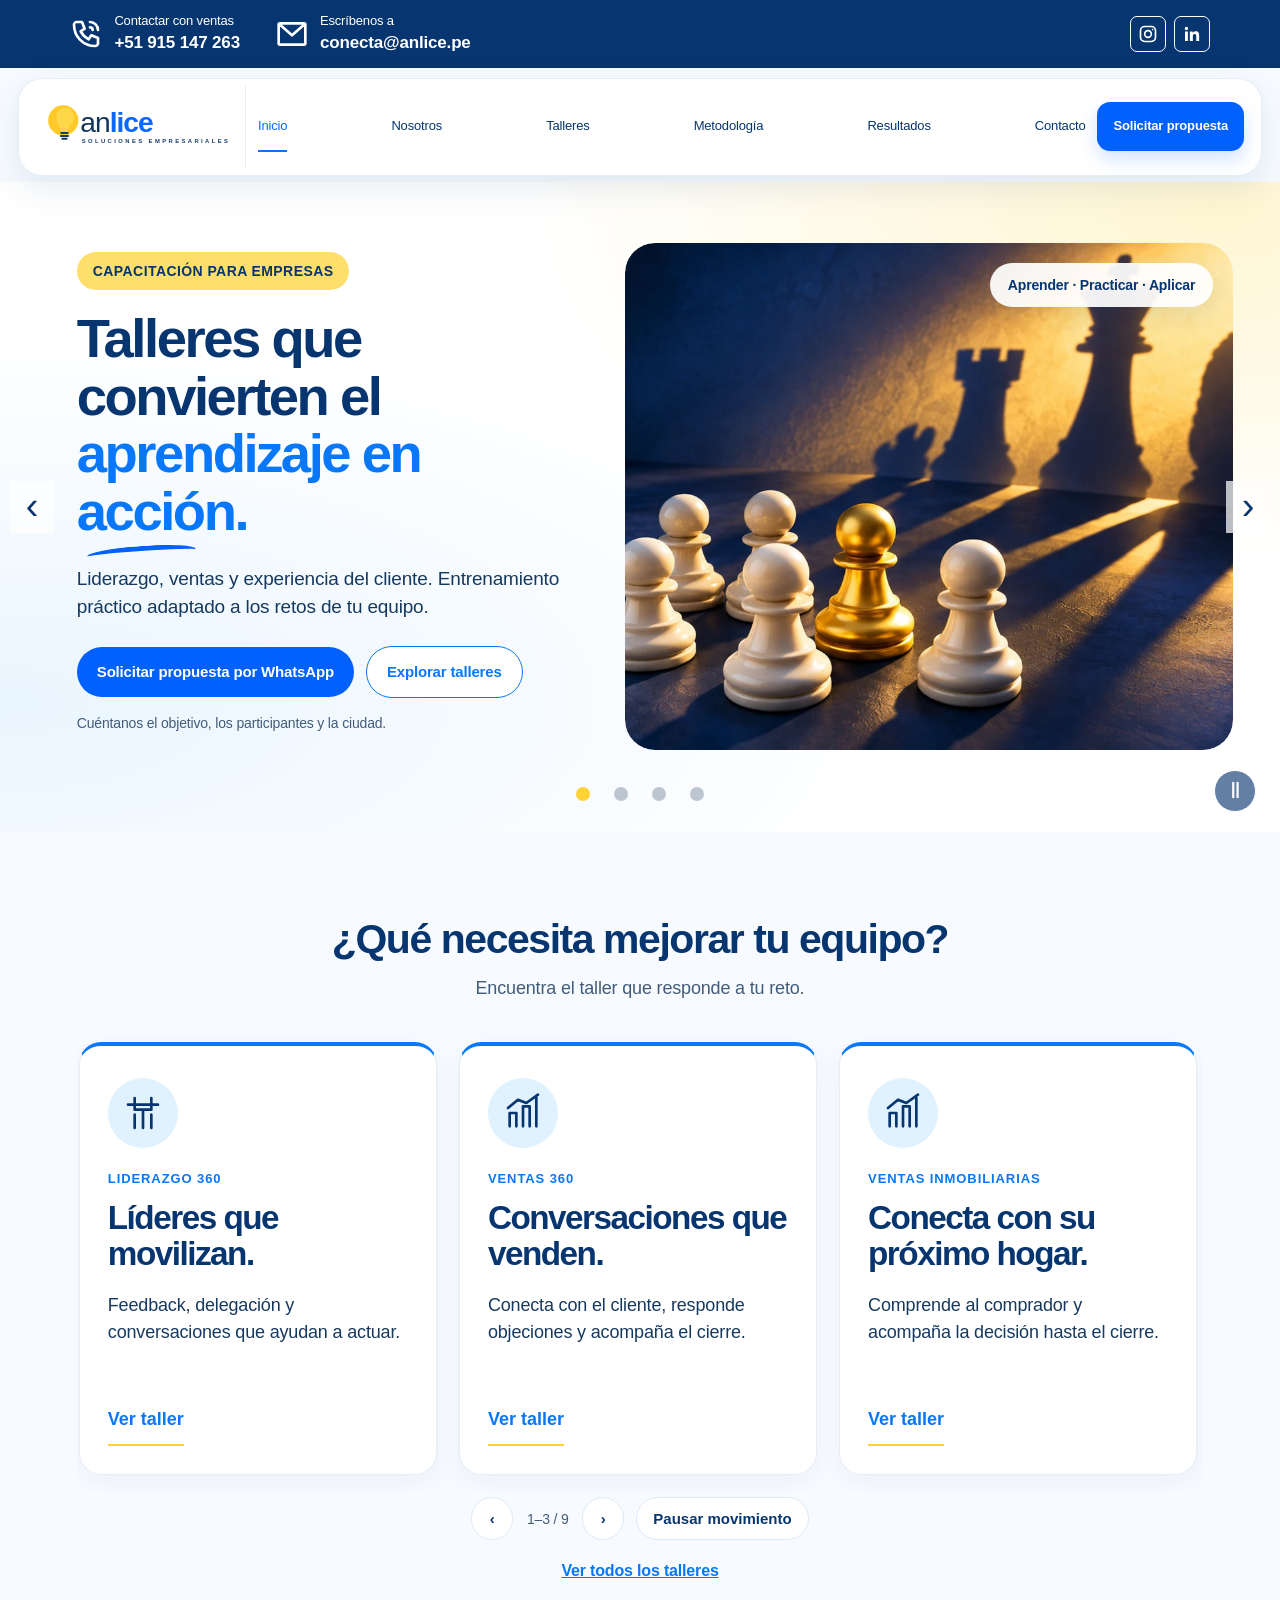
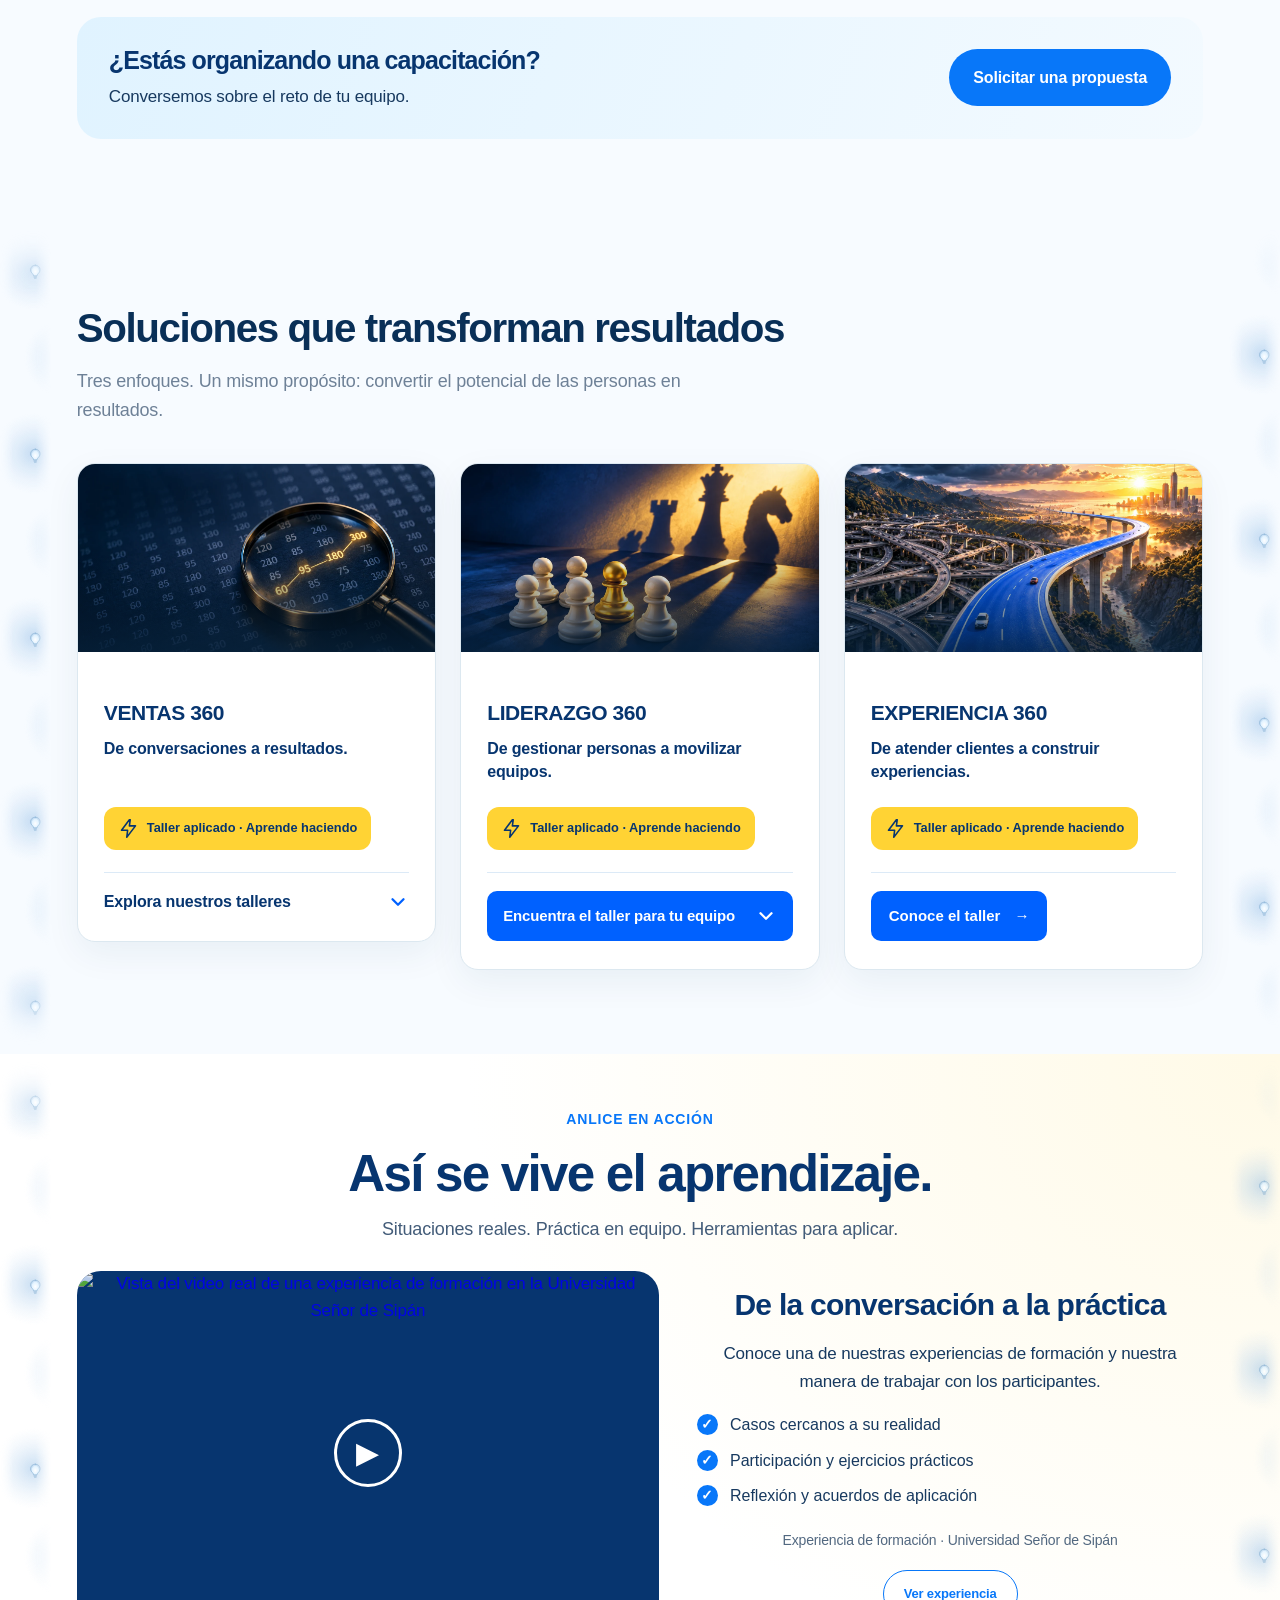
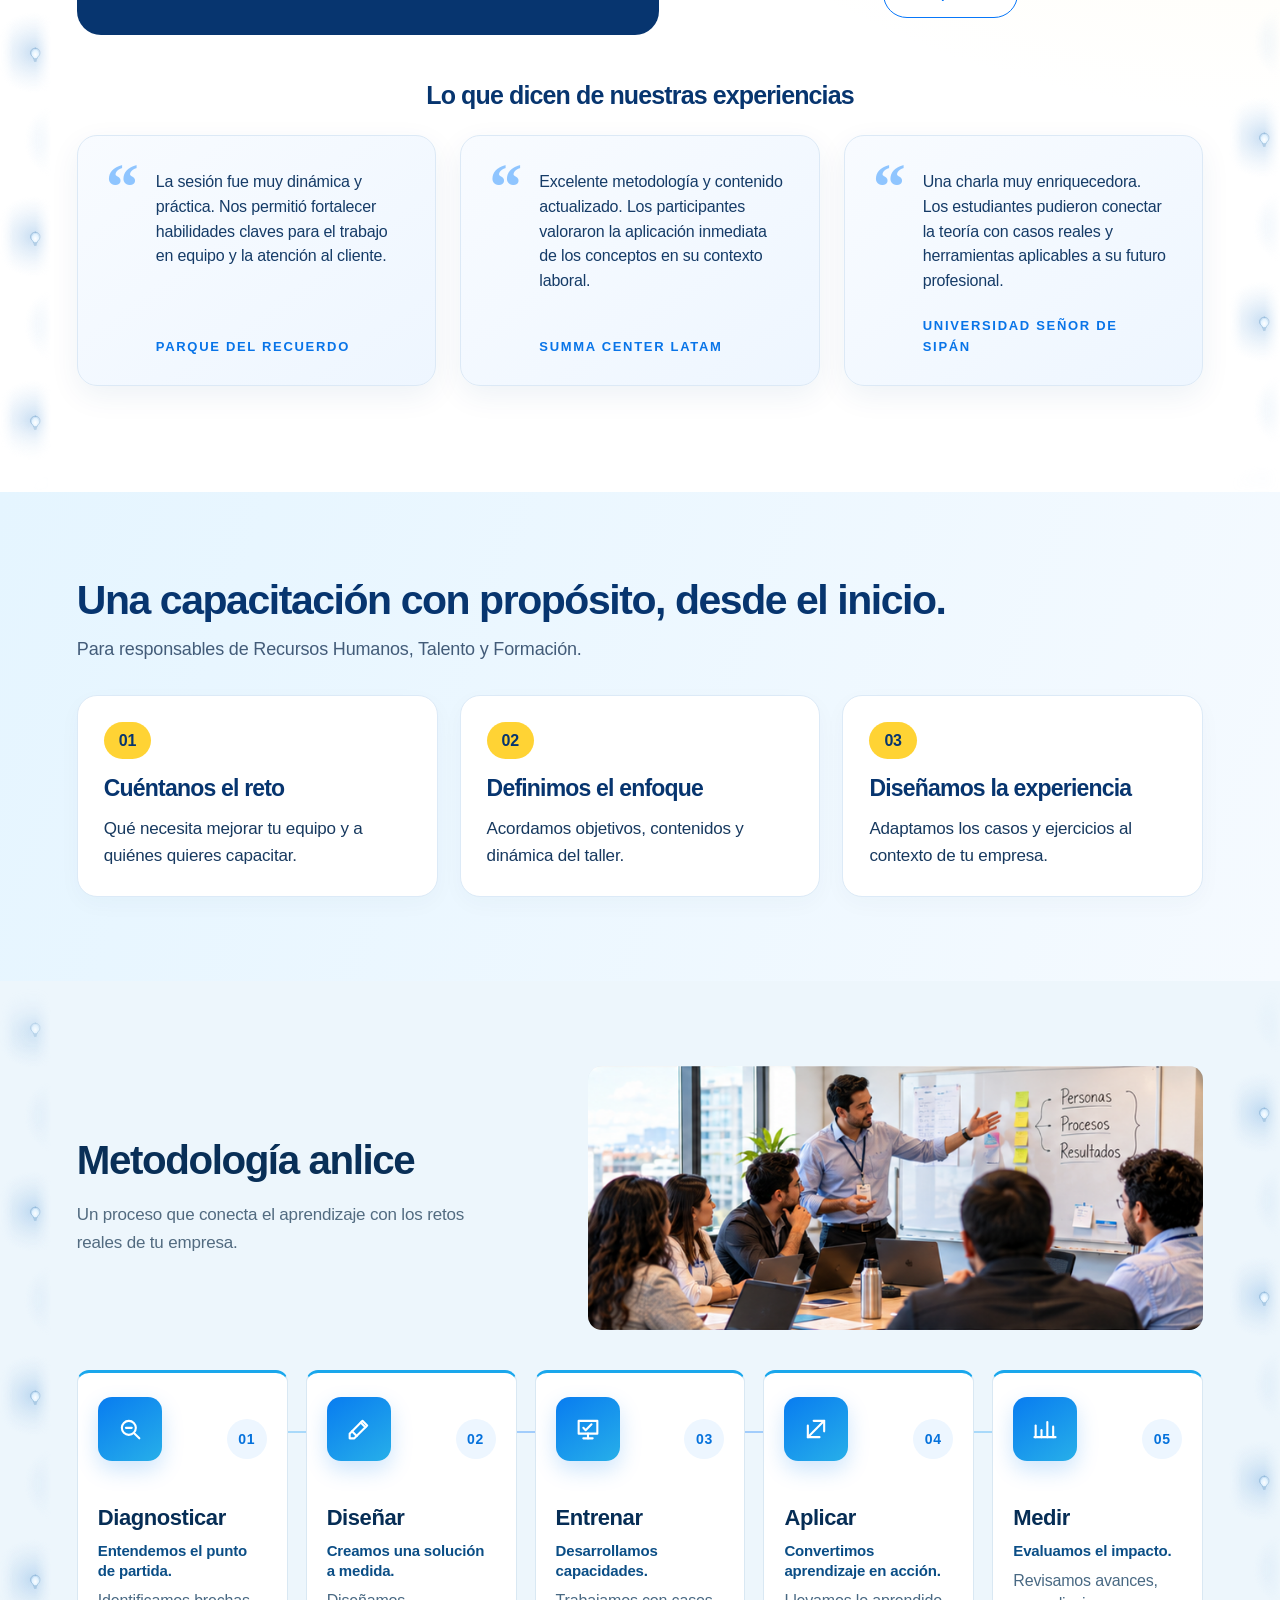
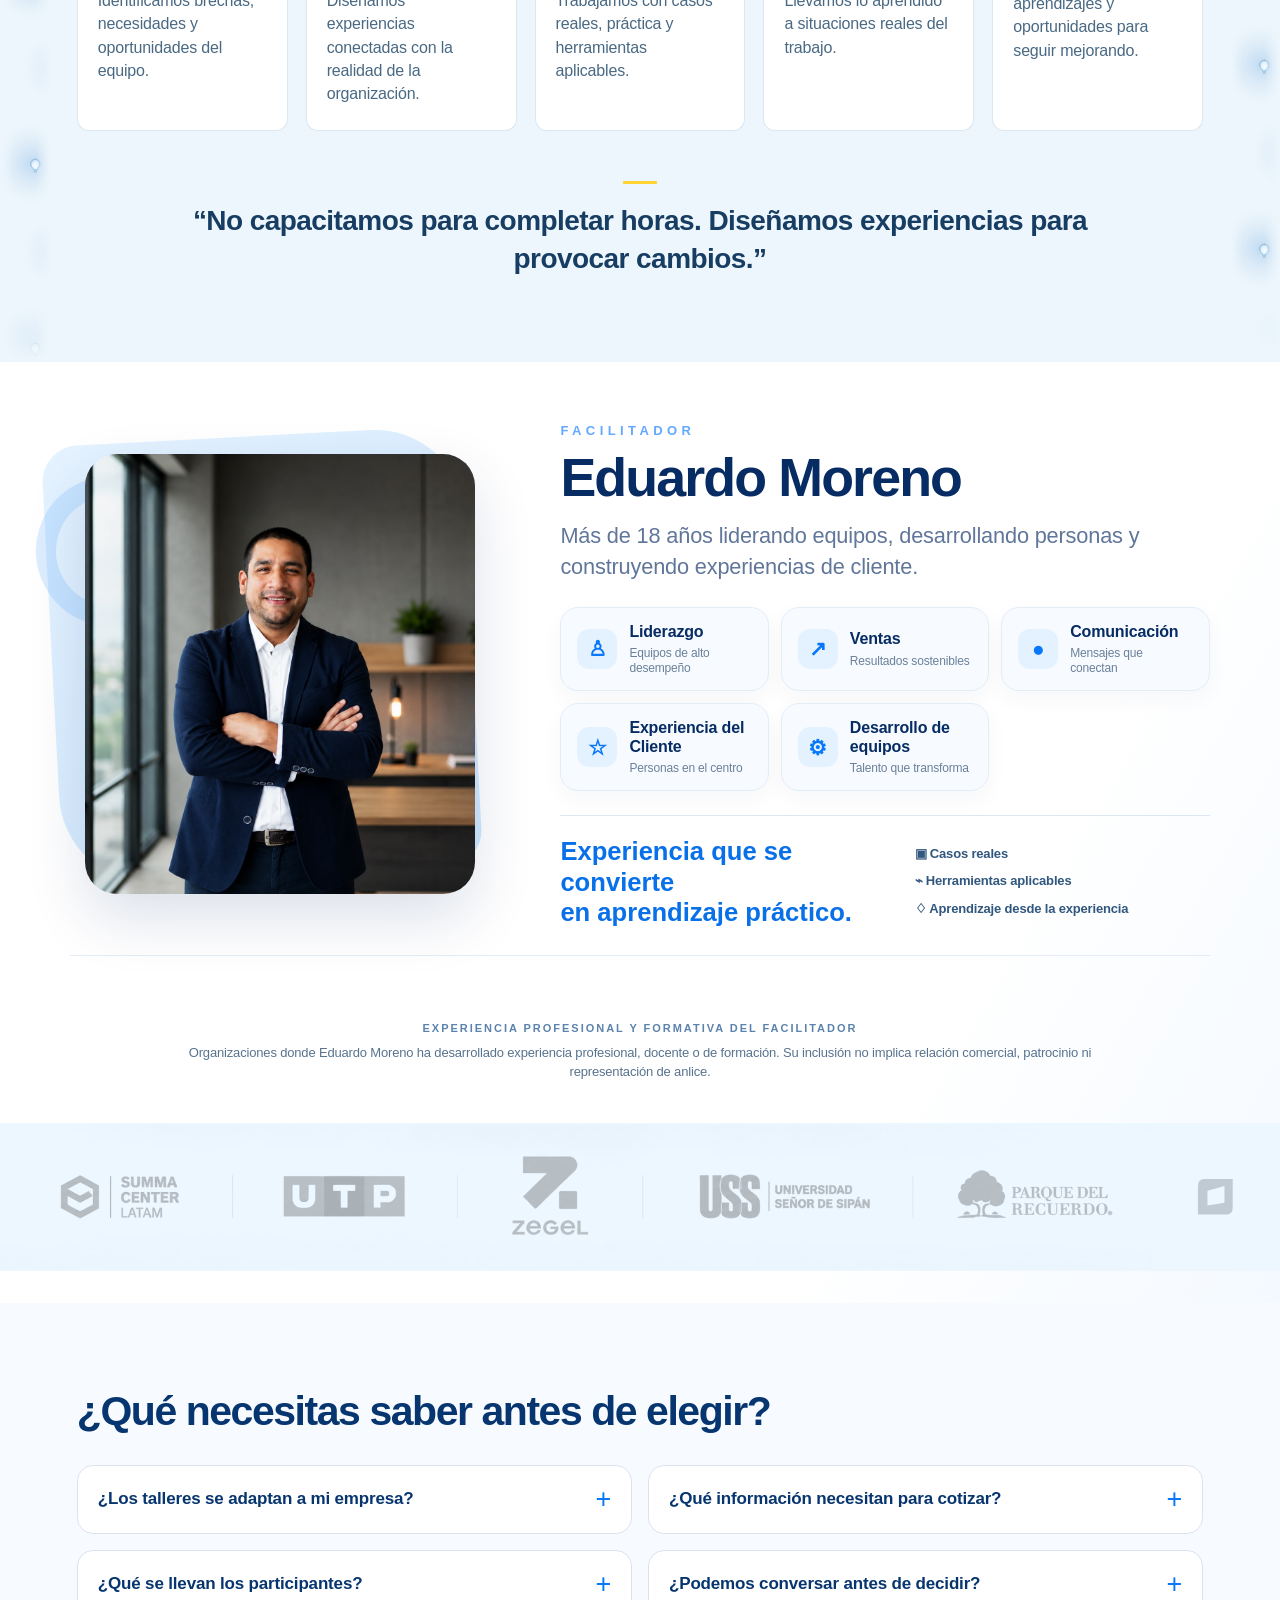
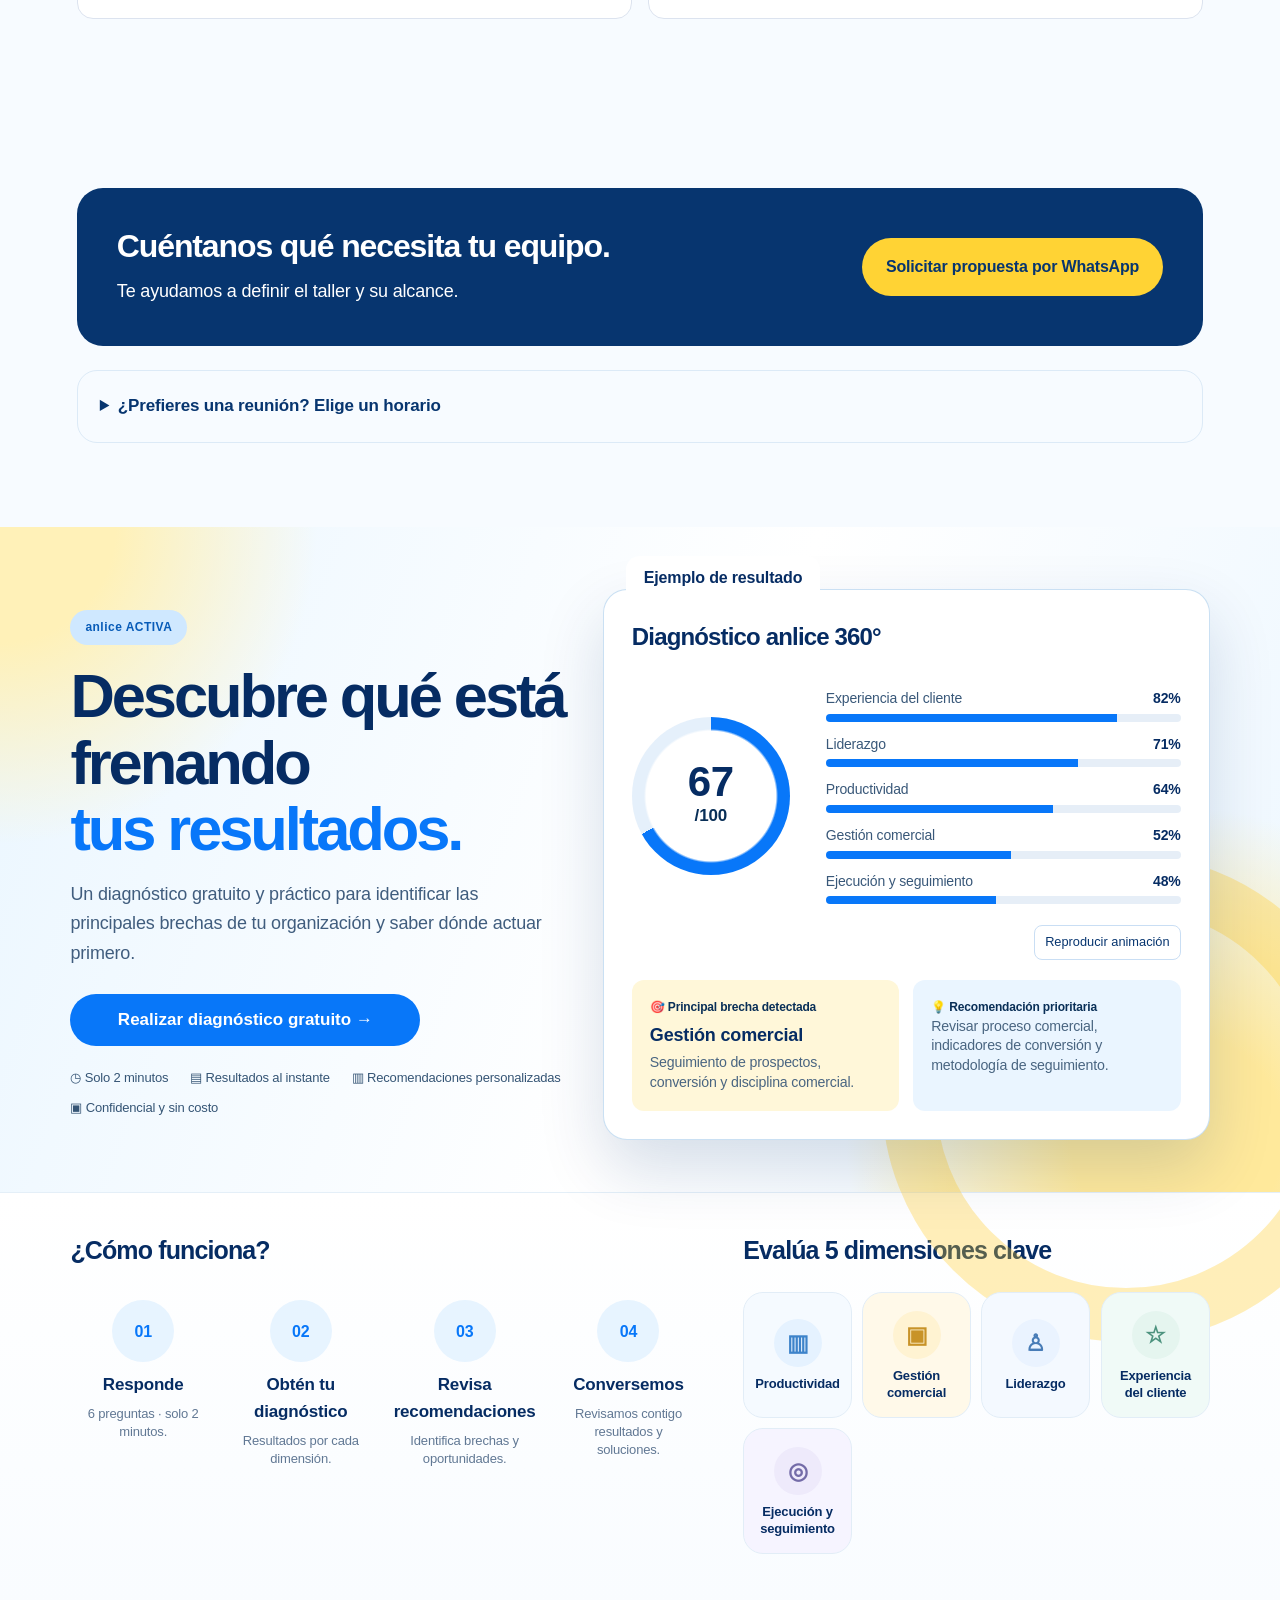
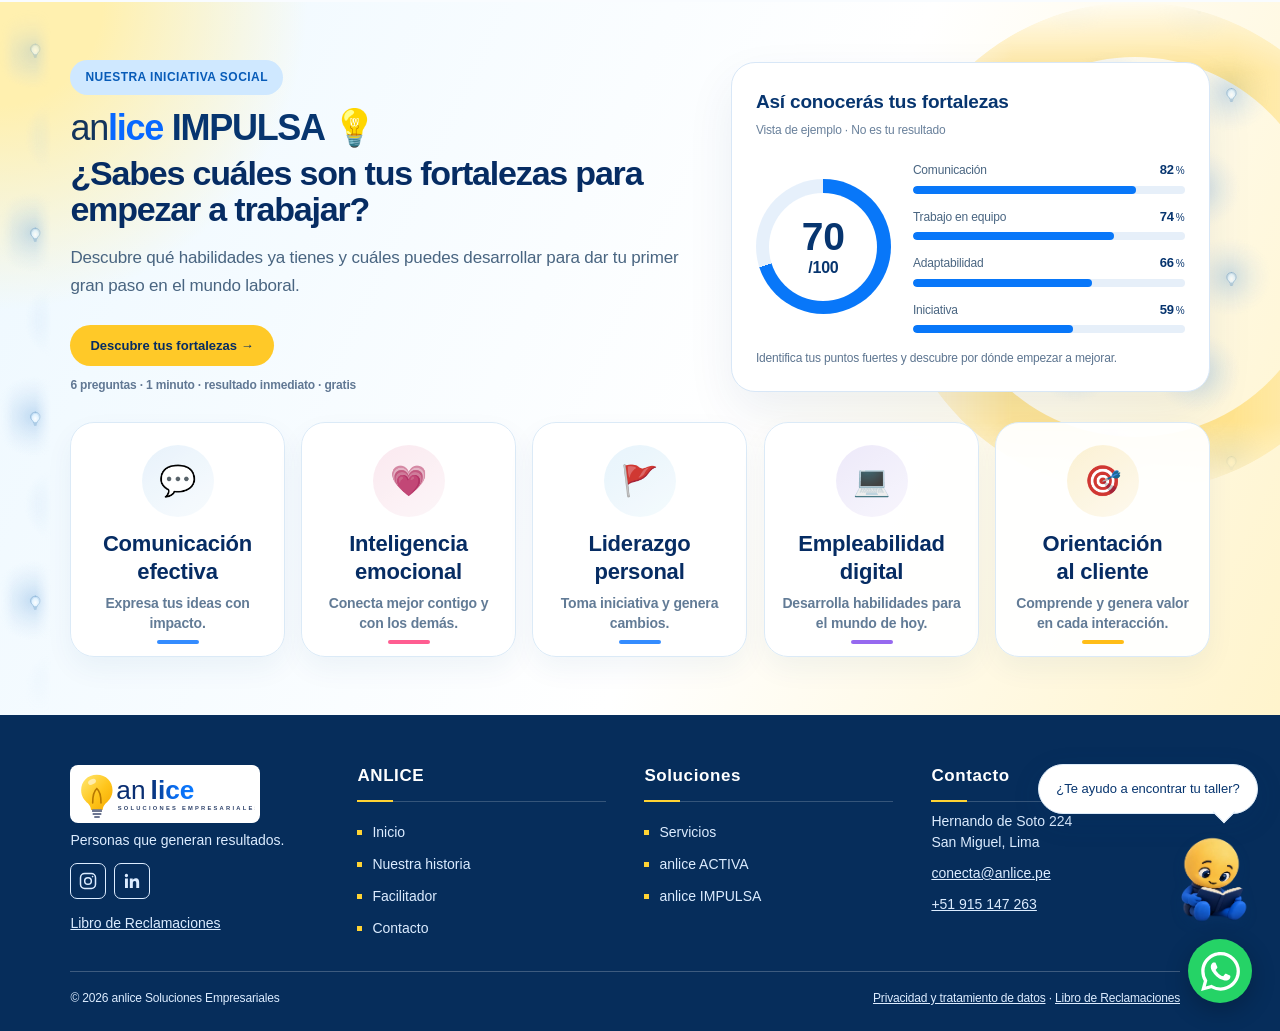
==== index.html @ fcdf0dc0 "Mostrar todos los talleres especializados en el carrusel" ====
<!doctype html>
<html lang="es"><head>
<script async src="https://www.googletagmanager.com/gtm.js?id=GTM-MWNDWG29"></script>
<script>
window.dataLayer = window.dataLayer || [];
function gtag(){dataLayer.push(arguments);}
gtag('js', new Date());
gtag('config', 'AW-18568032560');
</script>
<script>
document.addEventListener('click', function(event) {
  const link = event.target.closest('a[href^="https://wa.me/51915147263"]');
  if (link && typeof gtag === 'function') {
    gtag('event', 'conversion', { send_to: 'AW-18568032560/veYmCIL03LkdELDi9pVF' });
  }
}, true);
</script>
<script async src="https://www.googletagmanager.com/gtag/js?id=AW-18568032560"></script>
<meta charset="utf-8"><meta name="viewport" content="width=device-width,initial-scale=1">
<title>anlice | Soluciones Empresariales</title>
<link rel="icon" type="image/png" sizes="192x192" href="/favicon.png">
<link rel="shortcut icon" href="/favicon.ico">
<link rel="apple-touch-icon" href="/favicon.png">
<meta name="description" content="Talleres para empresas en liderazgo, ventas, team building y experiencia del cliente. Entrenamiento práctico adaptado a los retos de tu equipo. Solicita una propuesta a anlice.">
<link rel="stylesheet" href="styles.css?v=footer-uniforme-20261113-2"><style id="impulsa-emergency-fix">#impulsa .impulsa-skills{display:grid!important;grid-template-columns:repeat(5,minmax(0,1fr))!important;gap:16px!important;width:100%!important;max-width:1200px!important;margin:0 auto!important}#impulsa{grid-template-columns:minmax(0,1fr)!important}#impulsa .impulsa-skills>span{min-width:0!important;width:100%!important;overflow:hidden!important;padding:22px 14px!important}#impulsa .impulsa-skills>span>b{font-size:22px!important;line-height:1.25!important;font-weight:700!important;letter-spacing:-.2px!important;max-width:100%!important;overflow-wrap:anywhere!important}#impulsa .impulsa-skills>span>small{font-size:14px!important;line-height:1.45!important}@media(max-width:760px){#impulsa .impulsa-skills{grid-template-columns:repeat(3,minmax(0,1fr))!important}}@media(max-width:470px){#impulsa .impulsa-skills{grid-template-columns:repeat(2,minmax(0,1fr))!important}}</style><style id="sales-workshops-styles">
.solutions .sales-workshops{margin-top:22px;border-top:1px solid #dceaf7;padding-top:18px}
.solutions .sales-workshops summary{display:flex;align-items:center;justify-content:space-between;gap:12px;cursor:pointer;list-style:none;color:#07356f;font-size:16px;font-weight:700;line-height:1.4}
.solutions .sales-workshops summary::-webkit-details-marker{display:none}
.solutions .sales-workshops summary>svg{width:22px;height:22px;flex-shrink:0;fill:none;stroke:#0061ff;stroke-width:2.5;stroke-linecap:round;stroke-linejoin:round;transition:transform .2s}
.solutions .sales-workshops[open] summary>svg{transform:rotate(180deg)}
.solutions .sales-workshops summary:focus-visible{outline:3px solid #ffd334;outline-offset:5px;border-radius:4px}
.solutions .sales-workshop-panel{margin-top:16px;padding:20px;background:#edf5ff;border-radius:14px}
.solutions .sales-workshop-home{width:34px;height:34px;fill:none;stroke:#0061ff;stroke-width:1.8;stroke-linecap:round;stroke-linejoin:round}
.solutions .sales-workshop-panel h4{margin:12px 0 8px;font-size:21px;line-height:1.3;color:#07356f}
.solutions .sales-workshop-panel p{margin:0 0 18px;color:#17395f;font-size:15px;line-height:1.55}
.solutions .sales-workshop-cta{display:inline-flex;align-items:center;gap:14px;border:0;border-radius:10px;background:#0061ff;color:#fff;padding:13px 18px;font:inherit;font-size:15px;font-weight:700;max-width:100%}
.solutions .sales-workshop-cta:disabled{opacity:.7;cursor:not-allowed}
.solutions .sales-workshop-panel>small{display:block;margin-top:8px;color:#4b6080;font-size:12px}
@media(max-width:520px){.solutions .sales-workshop-panel{padding:17px}.solutions .sales-workshops summary{font-size:15px}}

.solutions .sales-workshop-heading{display:flex;align-items:center;gap:12px}
.solutions .sales-workshop-heading .sales-workshop-home{flex-shrink:0}
.solutions .sales-workshop-heading h4{margin:0;font-size:20px}
.solutions .sales-workshop-heading+p{margin-top:10px}
.solutions .sales-workshop-actions{display:flex;align-items:center;flex-wrap:wrap;gap:10px 14px}
.solutions .sales-workshop-actions small{color:#4b6080;font-size:12px}
</style><style id="estate-workshop-styles">
.estate-modal{border:0;border-radius:20px;padding:0;width:calc(100% - 48px);max-width:1080px;max-height:90svh;overflow:auto;color:#12345c;background:#fff;box-shadow:0 24px 90px #001e4666}
.estate-modal::backdrop{background:rgba(6,24,48,.72)}
.estate-modal *{box-sizing:border-box}
.estate-modal-top{position:sticky;top:0;z-index:2;background:#fff;display:flex;align-items:center;justify-content:space-between;padding:16px 32px 10px}
.estate-logo{display:block;width:225px;height:59px}
.estate-close{display:grid;place-items:center;width:44px;height:44px;padding:10px;background:#fff;border:0;border-radius:10px;cursor:pointer;color:#17395f}
.estate-close svg{width:24px;height:24px;fill:none;stroke:currentColor;stroke-width:2;stroke-linecap:round}
.estate-close:hover{background:#edf5ff}
.estate-modal button:focus-visible,.estate-modal a:focus-visible{outline:3px solid #ffd334;outline-offset:3px}
.estate-modal-content{padding:0 32px 26px}
.estate-hero{display:grid;grid-template-columns:1fr 1.05fr;gap:24px;align-items:center}
.estate-kicker{margin:0 0 16px;font-size:12px;font-weight:700;letter-spacing:.12em;color:#0061ff}
.estate-modal h2{margin:0;font-size:clamp(28px,3.2vw,40px);line-height:1.08;letter-spacing:-.035em;color:#062348}
.estate-modal h2 span{display:block;color:#0061ff}
.estate-hero-copy>p:last-child{font-size:17px;line-height:1.5;margin:22px 0 0;color:#4b6080}
.estate-photo{width:100%;height:350px;object-fit:cover;object-position:center;border-radius:14px;display:block}
.estate-topics{display:grid;grid-template-columns:repeat(3,minmax(0,1fr));margin:24px 0;gap:18px}
.estate-topics>div{display:flex;gap:12px;align-items:flex-start;padding-right:14px;border-right:1px solid #cbdffb}
.estate-topics>div:last-child{border-right:0;padding-right:0}
.estate-topic-icon{display:grid;place-items:center;flex-shrink:0;width:48px;height:48px;border-radius:50%;background:#e7f2ff;color:#0061ff}
.estate-topic-icon svg{width:28px;height:28px;fill:none;stroke:currentColor;stroke-width:1.7;stroke-linecap:round;stroke-linejoin:round}
.estate-topics h3{font-size:15px;line-height:1.3;color:#062348;margin:5px 0 10px}
.estate-topics p{font-size:14px;line-height:1.5;color:#4b6080;margin:0}
.estate-method{text-align:center;background:#e7f2ff;border-radius:12px;padding:16px 20px;color:#0061ff;font-size:14px;line-height:1.6}
.estate-method span{margin:0 5px}
.estate-contact{text-align:center;margin-top:18px}
.estate-proposal{display:inline-flex;align-items:center;justify-content:center;gap:14px;padding:16px 24px;max-width:100%;border-radius:12px;background:#0061ff;color:#fff!important;font-size:16px;font-weight:700;text-decoration:none}
.estate-proposal:hover{background:#054fc8}
.estate-contact-links{display:flex;flex-wrap:wrap;justify-content:center;gap:12px 28px;margin-top:16px}
.estate-contact-links a{font-size:15px;color:#0061ff;text-decoration:none}
.estate-contact-links a:hover{text-decoration:underline}
@media(max-width:700px){.estate-modal{width:calc(100% - 20px);max-height:94svh;border-radius:16px}.estate-modal-top{padding:12px 18px 8px}.estate-logo{width:180px;height:47px}.estate-modal-content{padding:6px 18px 24px}.estate-hero{grid-template-columns:1fr;gap:20px}.estate-modal h2{font-size:30px}.estate-photo{height:230px}.estate-topics{grid-template-columns:1fr;gap:18px}.estate-topics>div{border-right:0;border-bottom:1px solid #dceaf7;padding:0 0 16px}.estate-topics>div:last-child{border-bottom:0;padding:0}.estate-topics h3{font-size:17px}.estate-topics p{font-size:15px}.estate-proposal{font-size:15px;padding:15px 16px}.estate-kicker{font-size:11px}}
@media(prefers-reduced-motion:reduce){.estate-modal{scroll-behavior:auto}}
</style><style id="leadership-workshop-styles">
.leadership-applied{display:inline-block;margin-top:18px;padding:8px 16px;background:#dceeff;color:#0061ff;border-radius:24px;font-size:14px;font-weight:800;letter-spacing:.1em}
.leadership-hero-copy #leadershipIntro{font-size:17px;line-height:1.5;margin:22px 0 0;color:#4b6080}
.solutions .leadership-workshop-entry{margin-top:22px;padding-top:18px;border-top:1px solid #dceaf7;display:flex;flex-wrap:wrap;align-items:center;gap:12px}
.solutions .leadership-workshop-entry small{color:#4b6080;font-size:12px;font-weight:700}
</style><style id="approved-service-card-styles">
.solutions .program-copy>b{min-height:2.9em}

.solutions .sales-modern-visual{position:relative}
.solutions .sales-modern-visual img{object-position:center}
.solutions .program-image .sales-modern-question{position:absolute;top:12%;left:6%;right:5%;margin:0;color:#fff;font-size:clamp(17px,1.55vw,28px);font-weight:750;line-height:1.15;letter-spacing:-.025em;z-index:1;text-shadow:0 1px 5px #0005}
.solutions .program-image .sales-modern-question span{color:#0868ff}
.solutions .program-copy>.leadership-applied{display:inline-flex;align-items:center;gap:8px;align-self:flex-start;margin-top:24px;padding:11px 14px;border-radius:12px;background:#ffd334;color:#07356f;letter-spacing:0;text-transform:none;font-size:clamp(12px,1vw,16px);font-weight:750;line-height:1.3;max-width:100%}
.solutions .program-copy>.leadership-applied svg{width:21px;height:21px;fill:none;stroke:currentColor;stroke-width:1.8;stroke-linejoin:round;flex-shrink:0}
@media(max-width:1050px){.solutions .program-image .sales-modern-question{font-size:22px}.solutions .program-copy>.leadership-applied{font-size:14px}}
@media(max-width:520px){.solutions .program-image .sales-modern-question{font-size:clamp(18px,5vw,24px)}.solutions .program-copy>.leadership-applied{font-size:13px;padding:10px 12px}}
</style><style id="independent-service-card-heights">.solutions .cards{align-items:start}</style><style id="leadership-options-styles">
.solutions .leadership-workshops summary{background:#0061ff;color:#fff;padding:14px 16px;border-radius:10px;font-size:15px}
.solutions .leadership-workshops summary>svg{stroke:#fff}
.solutions .leadership-workshops .sales-workshop-panel{border:1px solid #a9ceff;padding:20px}
.solutions .leadership-option-label{display:block;color:#07356f;font-size:11px;letter-spacing:.12em;font-weight:800}
.solutions .leadership-workshops .sales-workshop-panel h4{font-size:20px;margin:10px 0}
.solutions .leadership-workshops .sales-workshop-panel p{margin:0 0 12px}
.solutions .leadership-workshops .leadership-option-topics{font-size:13px}
.solutions .leadership-workshops .sales-workshop-cta{cursor:pointer}
</style><style id="leaders-results-approved-styles">
:is(#leadersResultsWorkshop,#teamBuildingWorkshop){max-width:1200px;color:#07356f}
:is(#leadersResultsWorkshop,#teamBuildingWorkshop) .results-top{display:flex;justify-content:space-between;align-items:center;padding:14px 28px;background:#fff;position:sticky;top:0;z-index:3}
.results-top>span{font-size:12px;letter-spacing:.03em;font-weight:700}
:is(#leadersResultsWorkshop,#teamBuildingWorkshop) .results-hero{display:grid;grid-template-columns:46% 54%;align-items:stretch}
:is(#leadersResultsWorkshop,#teamBuildingWorkshop) .results-copy{padding:28px 30px 38px;position:relative;background:#fff}
:is(#leadersResultsWorkshop,#teamBuildingWorkshop) .results-badge{display:inline-block;padding:8px 18px;border-radius:24px;background:#ffd334;font-size:12px;font-weight:800;letter-spacing:.08em}
:is(#leadersResultsWorkshop,#teamBuildingWorkshop) .results-copy h2{font-size:clamp(26px,2.7vw,39px);line-height:1.2;letter-spacing:-.03em;margin:22px 0 26px;color:#07356f}
:is(#leadersResultsWorkshop,#teamBuildingWorkshop) .results-copy h3{color:#0061ff;font-size:26px;line-height:1.25;margin:0 0 12px}
:is(#leadersResultsWorkshop,#teamBuildingWorkshop) .results-copy p{font-size:18px;line-height:1.55;color:#52617d;margin:0}
:is(#leadersResultsWorkshop,#teamBuildingWorkshop) .results-image{width:100%;height:100%;min-height:360px;object-fit:cover;object-position:center;display:block}
:is(#leadersResultsWorkshop,#teamBuildingWorkshop) .results-details{padding:24px 30px;text-align:center}
:is(#leadersResultsWorkshop,#teamBuildingWorkshop) .results-details>h3{font-size:30px;letter-spacing:-.02em;margin:0 0 28px;color:#07356f}
:is(#leadersResultsWorkshop,#teamBuildingWorkshop) .results-topics{display:grid;grid-template-columns:repeat(3,minmax(0,1fr));gap:22px;text-align:left}
:is(#leadersResultsWorkshop,#teamBuildingWorkshop) .results-topics>div{display:flex;gap:14px;padding-right:14px;border-right:1px solid #dceaf7}
:is(#leadersResultsWorkshop,#teamBuildingWorkshop) .results-topics>div:last-child{border:0}
:is(#leadersResultsWorkshop,#teamBuildingWorkshop) .results-topics svg{width:46px;height:46px;flex:none;fill:none;stroke:#07356f;stroke-width:1.5;stroke-linecap:round;stroke-linejoin:round}
:is(#leadersResultsWorkshop,#teamBuildingWorkshop) .results-topics h4{font-size:17px;margin:0 0 9px}
:is(#leadersResultsWorkshop,#teamBuildingWorkshop) .results-topics p{font-size:16px;line-height:1.5;color:#52617d;margin:0}
:is(#leadersResultsWorkshop,#teamBuildingWorkshop) .results-method{background:#eaf6ff;border-radius:10px;padding:15px;margin:28px 0 22px;font-size:15px;font-weight:700;line-height:1.5}
:is(#leadersResultsWorkshop,#teamBuildingWorkshop) .results-cta{display:inline-flex;align-items:center;gap:16px;background:#0061ff;color:#fff;text-decoration:none;padding:16px 28px;border-radius:30px;font-size:17px;font-weight:700}
:is(#leadersResultsWorkshop,#teamBuildingWorkshop) .results-contact{margin-top:12px;color:#637a9a;font-size:13px}
:is(#leadersResultsWorkshop,#teamBuildingWorkshop) .results-contact a{color:inherit;text-decoration:none}
@media(max-width:760px){:is(#leadersResultsWorkshop,#teamBuildingWorkshop) .results-hero{grid-template-columns:1fr}:is(#leadersResultsWorkshop,#teamBuildingWorkshop) .results-copy{padding:20px 22px 28px}:is(#leadersResultsWorkshop,#teamBuildingWorkshop) .results-image{height:auto;min-height:0;aspect-ratio:16/9}:is(#leadersResultsWorkshop,#teamBuildingWorkshop) .results-topics{grid-template-columns:1fr}:is(#leadersResultsWorkshop,#teamBuildingWorkshop) .results-topics>div{border-right:0;border-bottom:1px solid #dceaf7;padding-bottom:18px}:is(#leadersResultsWorkshop,#teamBuildingWorkshop) .results-details{padding:24px 22px}:is(#leadersResultsWorkshop,#teamBuildingWorkshop) .results-details>h3{font-size:25px}:is(#leadersResultsWorkshop,#teamBuildingWorkshop) .results-copy h3{font-size:24px}:is(#leadersResultsWorkshop,#teamBuildingWorkshop) .results-cta{font-size:15px;padding:14px 18px}:is(#leadersResultsWorkshop,#teamBuildingWorkshop) .results-top{padding:10px 18px}}
</style><style id="anlice-top-contact-styles">
.anlice-top-contact{background:#07356f;color:#fff;width:100%;padding:12px 5.5%}
.anlice-top-contact-inner{display:flex;align-items:center;gap:36px;max-width:1720px;margin:0 auto}
.anlice-top-contact a{display:flex;align-items:center;gap:12px;color:#fff;text-decoration:none;min-width:0}
.anlice-top-contact svg{width:32px;height:32px;flex:none;fill:none;stroke:currentColor;stroke-width:2;stroke-linecap:round;stroke-linejoin:round}
.anlice-top-contact small{display:block;font-size:13px;font-weight:400;line-height:1.4}
.anlice-top-contact strong{display:block;font-size:17px;font-weight:700;line-height:1.5}
.anlice-top-contact a:hover{color:#ffd334}
.anlice-top-contact a:focus-visible{outline:3px solid #ffd334;outline-offset:5px;border-radius:4px}
@media(max-width:540px){.anlice-top-contact{padding:10px 5%}.anlice-top-contact-inner{gap:16px;flex-wrap:wrap}.anlice-top-contact svg{width:25px;height:25px}.anlice-top-contact a{gap:8px}.anlice-top-contact small{font-size:11px}.anlice-top-contact strong{font-size:14px}}
</style><style id="anlice-carousel-styles">
.anlice-carousel{position:relative;padding:0!important;overflow:hidden;background:#071a31}
.anlice-carousel .carousel-slide[hidden]{display:none!important}
.anlice-carousel .welcome-slide{min-height:660px}
.anlice-carousel .workshop-slide{position:relative;min-height:660px;display:flex;align-items:center;color:#fff}
.anlice-carousel .carousel-image{position:absolute;inset:0;width:100%;height:100%;object-fit:cover}
.anlice-carousel .carousel-shade{position:absolute;inset:0;background:linear-gradient(90deg,rgba(2,16,34,.85),rgba(2,16,34,.58))}
.anlice-carousel .carousel-copy{position:relative;z-index:1;width:76%;max-width:1150px;padding:65px 7% 85px}
.anlice-carousel .carousel-label{color:#ffd334;border-left:3px solid #ffd334;padding-left:18px;font-size:20px;font-weight:750;letter-spacing:.04em;margin:0 0 24px}
.anlice-carousel .carousel-copy h2{color:#fff;font-size:clamp(36px,4.7vw,76px);line-height:1.13;letter-spacing:-.035em;font-weight:800;margin:0 0 24px;max-width:1050px}
.anlice-carousel .carousel-copy .carousel-applied{font-size:21px;color:#fff;margin:0 0 28px}
.anlice-carousel .carousel-cta{display:inline-flex;align-items:center;gap:20px;background:#ffd334;color:#07356f;border:0;border-radius:3px;padding:18px 26px;font:inherit;font-size:18px;font-weight:750;cursor:pointer}
.anlice-carousel .carousel-arrow{position:absolute;z-index:4;top:50%;transform:translateY(-50%);width:44px;height:52px;background:#ffffffb8;border:0;color:#07356f;font-size:38px;cursor:pointer}
.anlice-carousel .prev{left:10px}.anlice-carousel .next{right:10px}
.anlice-carousel .carousel-dots{position:absolute;z-index:4;bottom:23px;left:50%;transform:translateX(-50%);display:flex;gap:8px}
.anlice-carousel .carousel-dots button{width:30px;height:30px;border:0;padding:8px;background:transparent;cursor:pointer}
.anlice-carousel .carousel-dots button::after{content:"";display:block;width:14px;height:14px;border-radius:50%;background:#bcc5d0}
.anlice-carousel .carousel-dots button[aria-pressed="true"]::after{background:#ffd334}
.anlice-carousel .carousel-pause{position:absolute;z-index:4;bottom:20px;right:24px;width:42px;height:42px;border:1px solid #fff;border-radius:50%;color:#fff;background:#07356fa0;font-size:22px;cursor:pointer}
.anlice-carousel button:focus-visible{outline:3px solid #ffd334;outline-offset:4px}
.anlice-carousel .carousel-word{display:inline-block;opacity:0;transform:translateY(16px);animation:anliceWordEnter .55s forwards;animation-delay:var(--word-delay)}
.anlice-carousel .carousel-enter{opacity:0;animation:anliceWordEnter .65s forwards;animation-delay:var(--enter-delay)}
@keyframes anliceWordEnter{to{opacity:1;transform:translateY(0)}}
@media(max-width:760px){.anlice-carousel .carousel-copy{width:100%;padding:65px 55px 90px}.anlice-carousel .workshop-slide{min-height:580px}.anlice-carousel .carousel-label{font-size:16px}.anlice-carousel .carousel-copy h2{font-size:38px}.anlice-carousel .carousel-copy .carousel-applied{font-size:17px}.anlice-carousel .carousel-cta{font-size:16px;padding:16px 20px}.anlice-carousel .carousel-arrow{width:32px;height:44px;font-size:30px}.anlice-carousel .prev{left:4px}.anlice-carousel .next{right:4px}}
@media(max-width:420px){.anlice-carousel .carousel-copy{padding:45px 42px 85px}.anlice-carousel .carousel-copy h2{font-size:32px}}
@media(prefers-reduced-motion:reduce){.anlice-carousel .carousel-word,.anlice-carousel .carousel-enter{animation:none;opacity:1;transform:none}}
</style><style id="an-floating-guide-styles">#an-guide{position:fixed;right:22px;bottom:105px;z-index:1100;font-family:Inter,Arial,sans-serif;color:#07356f}#an-guide .an-launch{display:block;margin-left:auto;width:90px;height:115px;border:0;background:transparent;padding:0;cursor:pointer;filter:drop-shadow(0 5px 6px #07356f30);animation:anFloat 4s ease-in-out infinite}#an-guide .an-launch img{width:100%;height:100%;object-fit:contain}#an-guide .an-greeting{position:absolute;right:96px;bottom:28px;width:190px;padding:12px 14px;border-radius:15px;background:#fff;box-shadow:0 5px 25px #07356f25;font-size:13px;line-height:1.4;border:1px solid #dceaf7;cursor:pointer;color:#07356f}#an-guide .an-panel{width:330px;max-width:calc(100vw - 32px);max-height:65svh;overflow:auto;background:white;border:1px solid #dceaf7;border-radius:20px;box-shadow:0 16px 60px #07356f30;padding:22px;margin-bottom:12px}#an-guide [hidden]{display:none!important}#an-guide .an-top{display:flex;justify-content:space-between;align-items:center;gap:12px}#an-guide .an-top strong{font-size:20px}#an-guide .an-close{width:36px;height:36px;border:0;border-radius:8px;background:#edf5ff;color:#07356f;font-size:25px;cursor:pointer}#an-guide p{font-size:14px;line-height:1.55;color:#435c79;margin:14px 0}#an-guide .an-action{display:block;width:100%;margin:9px 0;padding:13px 15px;border:0;border-radius:10px;background:#0061ff;color:#fff;text-align:left;font:inherit;font-size:14px;font-weight:700;cursor:pointer;text-decoration:none}#an-guide .an-action.yellow{background:#ffd334;color:#07356f}#an-guide .an-topics{display:flex;flex-wrap:wrap;gap:7px;margin-top:14px}#an-guide .an-topics button{border:0;border-radius:18px;background:#edf5ff;padding:10px 12px;color:#07356f;font:inherit;font-size:12px;cursor:pointer}#an-guide .an-reply{background:#edf5ff;padding:12px;border-radius:12px}#an-guide button:focus-visible,#an-guide a:focus-visible{outline:3px solid #ffd334;outline-offset:3px}@keyframes anFloat{0%,100%{transform:translateY(0) rotate(0)}50%{transform:translateY(-7px) rotate(-2deg)}}@media(max-width:540px){#an-guide{right:14px;bottom:96px}#an-guide .an-launch{width:72px;height:92px}#an-guide .an-greeting{width:165px;right:78px;font-size:12px}#an-guide .an-panel{width:310px}}@media(prefers-reduced-motion:reduce){#an-guide .an-launch{animation:none}}body:has(dialog[open]) #an-guide{display:none}</style><style id="an-complete-catalog-styles">#an-guide .an-panel{width:370px;padding:20px;max-height:70svh}#an-guide .an-top strong{font-size:18px}#an-guide .an-section-title{font-size:12px;color:#07356f;line-height:1.4;margin:18px 0 10px;letter-spacing:.02em}#an-guide .an-diagnostic{display:block;position:relative;width:100%;border:0;background:#fff5cf;border-radius:12px;text-align:left;padding:14px 30px 14px 13px;margin:9px 0;color:#07356f;font:inherit;cursor:pointer}#an-guide .an-diagnostic strong{display:block;font-size:14px;line-height:1.4}#an-guide .an-diagnostic small{display:block;font-size:12px;line-height:1.45;margin-top:5px}#an-guide .an-diagnostic>span{position:absolute;right:12px;top:50%;transform:translateY(-50%);font-size:24px}#an-guide .an-catalog{border-top:1px solid #dceaf7;margin-top:18px;padding-top:1px}#an-guide .an-catalog h4{font-size:12px;letter-spacing:.03em;margin:18px 0 9px;color:#07356f}#an-guide .an-catalog-option{width:100%;display:flex;align-items:center;justify-content:space-between;gap:10px;background:#edf5ff;color:#07356f;padding:12px;border:0;border-radius:10px;margin:7px 0;font:inherit;font-size:14px;line-height:1.4;text-align:left;font-weight:650;cursor:pointer}#an-guide .an-catalog-option>span:last-child{font-size:23px;flex:none}#an-guide .an-catalog-option:hover{background:#dcecff}#an-guide .an-panel>.an-action{margin-top:18px}#an-guide .an-panel{overscroll-behavior:contain}@media(max-width:540px){#an-guide .an-panel{width:340px;max-height:68svh}}</style><style id="an-studying-simple-styles">#an-guide .an-panel{width:330px}#an-guide .an-study,#an-guide .an-study-mini{background-image:url("[data-uri]");background-size:200% 100%;background-repeat:no-repeat;animation:anStudy 14s step-end infinite}#an-guide .an-study{width:170px;height:170px;margin:8px auto}#an-guide .an-study-mini{display:block;width:100%;height:100%}#an-guide .an-launch{width:100px;height:100px}#an-guide h3{font-size:23px;color:#07356f;line-height:1.25;margin:12px 0}#an-guide .an-action{line-height:1.45;padding:15px}#an-guide .an-greeting{right:108px}@keyframes anStudy{0%,72%,100%{background-position:0 0}73%,99%{background-position:100% 0}}@media(max-width:540px){#an-guide .an-panel{width:310px}#an-guide .an-launch{width:82px;height:82px}#an-guide .an-greeting{right:88px}}@media(prefers-reduced-motion:reduce){#an-guide .an-study,#an-guide .an-study-mini{animation:none}}</style><style id="an-name-cloud-styles">#an-guide .an-top .an-name{font-size:29px;font-weight:800;letter-spacing:-1px;line-height:1.2}#an-guide .an-name span:first-child{color:#07356f}#an-guide .an-name span:last-child{color:#0061ff}#an-guide .an-name::after{content:"";display:block;width:25px;height:3px;background:#ffd334;border-radius:3px;margin-top:4px}#an-guide .an-greeting{right:0;bottom:112px;width:220px;border-radius:28px;padding:15px 17px;background:#fff;animation:anCloudAppear .5s ease both;box-shadow:0 8px 28px #07356f20}#an-guide .an-greeting::after{content:"";position:absolute;right:25px;bottom:-7px;width:15px;height:15px;background:#fff;transform:rotate(45deg);border-right:1px solid #dceaf7;border-bottom:1px solid #dceaf7}#an-guide .an-greeting.cloud-leaving{opacity:0;transform:translateY(-5px);transition:opacity .5s,transform .5s;pointer-events:none}@keyframes anCloudAppear{from{opacity:0;transform:translateY(8px)}to{opacity:1;transform:translateY(0)}}@media(max-width:540px){#an-guide .an-greeting{right:0;bottom:95px;width:200px}}@media(prefers-reduced-motion:reduce){#an-guide .an-greeting{animation:none}#an-guide .an-greeting.cloud-leaving{transition:none}}</style><style id="interbank-visibility-fix">.profile-final .profile-orgs .anlice-logos-viewport{position:relative!important;width:100%!important;max-width:100%!important;overflow:hidden!important;background:#edf7ff}
.profile-final .profile-orgs .anlice-logos-viewport .exact-approved-band{width:100%!important;max-width:100%!important;min-width:0!important;margin:0!important;padding:0!important;box-sizing:border-box!important;overflow:hidden!important}
.profile-final .profile-orgs .anlice-band-set{display:flex;align-items:center;flex:0 0 100vw;width:100vw;height:100%;--interbank-slot:clamp(60px,10vw,140px)}
.profile-final .profile-orgs .exact-approved-band .anlice-band-track .anlice-band-set img{flex:0 0 calc(100vw - var(--interbank-slot))!important;width:calc(100vw - var(--interbank-slot))!important}
.profile-final .profile-orgs .interbank-symbol-only{position:static!important;display:flex!important;align-items:center!important;justify-content:center!important;flex:0 0 var(--interbank-slot);width:var(--interbank-slot)!important;height:100%;background:transparent!important;visibility:visible!important;border:0;opacity:1!important}
.profile-final .profile-orgs .interbank-symbol-only svg{display:block!important;width:clamp(18px,3.4vw,48px)!important;height:clamp(18px,3.4vw,48px)!important;flex:none!important;opacity:.65}

.profile-final .profile-orgs .exact-approved-band .anlice-band-track{width:max-content!important}
.profile-final .profile-orgs .anlice-band-set{flex:0 0 auto!important;width:auto!important}
.profile-final .profile-orgs .exact-approved-band .anlice-band-track .anlice-band-set img{flex:0 0 auto!important;width:auto!important;height:148px!important;object-fit:contain!important}
@media(max-width:680px){.profile-final .profile-orgs .anlice-band-set{width:100vw!important;flex:0 0 100vw!important}.profile-final .profile-orgs .exact-approved-band .anlice-band-track .anlice-band-set img{width:calc(100vw - var(--interbank-slot))!important;flex:0 0 calc(100vw - var(--interbank-slot))!important;height:auto!important;max-height:96px!important}}
</style><style id="interbank-outside-marquee-fix">section:has(.anlice-logos-viewport){position:relative!important}section:has(.anlice-logos-viewport)>.interbank-symbol-standalone{position:absolute!important;right:3.8%!important;top:50%!important;transform:translateY(-50%)!important;z-index:99999!important;width:90px!important;height:90px!important;display:flex!important;align-items:center!important;justify-content:center!important;background:#eaf5fd!important;opacity:1!important;visibility:visible!important}section:has(.anlice-logos-viewport)>.interbank-symbol-standalone svg{width:65px!important;height:65px!important;display:block!important}@media(max-width:600px){section:has(.anlice-logos-viewport)>.interbank-symbol-standalone{right:0!important;width:62px!important;height:75px!important}section:has(.anlice-logos-viewport)>.interbank-symbol-standalone svg{width:48px!important;height:48px!important}}</style><style id="compact-history">
#nuestra-historia #historia-anlice { align-items: start !important; gap: clamp(20px, 4vw, 52px) !important; padding: clamp(20px, 3.5vw, 46px) !important; border-radius: 14px; }
#nuestra-historia #historia-anlice h2 { font-size: clamp(28px, 3.2vw, 46px) !important; margin: 8px 0 16px !important; }
#nuestra-historia #historia-anlice p { margin: 0 0 12px !important; }
#nuestra-historia #historia-anlice p:last-child { margin-bottom: 0 !important; }
#nuestra-historia #historia-anlice .about-story-photo { align-self: start; margin: 0; height: auto !important; }
#nuestra-historia #historia-anlice .about-story-photo img { width: 100%; height: auto !important; }
</style><style id="activa-dimension-layout">
#activa .activa-dims {
  grid-template-columns: repeat(auto-fit, minmax(min(100%, 108px), 1fr)) !important;
}
#activa .activa-dims > span { min-width: 0; }
#activa .activa-dims > span > b {
  width: 100%;
  min-width: 0;
  white-space: normal;
  overflow-wrap: anywhere;
  text-wrap: balance;
}
</style><style id="activa-scroll-chart">
#activa .activa-result .score {
  background: radial-gradient(circle, #fff 58%, transparent 60%),
    conic-gradient(#0877f9 var(--activa-fill, 67%), #e5f0fb var(--activa-fill, 67%));
}
#activa .activa-result .bars i {
  background: linear-gradient(90deg, #0877f9 var(--activa-fill, var(--p)), #e6eef7 var(--activa-fill, var(--p)));
}
#activa .activa-chart-replay {
  display: block;
  margin: 10px 0 0 auto;
  padding: 6px 10px;
  border: 1px solid #c9def4;
  border-radius: 8px;
  background: #fff;
  color: #07356f;
  font: inherit;
  font-size: .8rem;
  cursor: pointer;
}
</style><style id="anlice-social-styles">
.anlice-top-contact-inner .anlice-social-links,.anlice-footer .footer-columns .anlice-social-links{display:flex;gap:8px;align-items:center}
.anlice-top-contact-inner .anlice-social-links{margin-inline-start:auto}
.anlice-footer .footer-columns .anlice-social-links{margin:12px 0}
.anlice-top-contact-inner .anlice-social-links a,.anlice-footer .footer-columns .anlice-social-links a{display:grid;place-items:center;width:36px;height:36px;border:1px solid currentColor;border-radius:7px;color:inherit}
.anlice-top-contact-inner .anlice-social-links svg,.anlice-footer .footer-columns .anlice-social-links svg{width:20px;height:20px}
.anlice-top-contact-inner .anlice-social-links a:hover,.anlice-footer .footer-columns .anlice-social-links a:hover{opacity:.78}
</style><link rel="stylesheet" href="b2b.css?v=20261119-3">
</head>
<body><div class="anlice-loader" id="anliceLoader" aria-hidden="true"><div class="loader-brand"><div class="loader-bulb">💡</div><div class="loader-name">an<span>lice</span></div><div class="loader-tag">SOLUCIONES EMPRESARIALES</div></div></div>
<div class="anlice-top-contact" aria-label="Contacto comercial"><div class="anlice-top-contact-inner"><a href="tel:+51915147263"><svg viewBox="0 0 24 24" aria-hidden="true"><path d="M5 3h4l2 5-3 2a15 15 0 0 0 6 6l2-3 5 2v4c0 1-1 2-2 2C10 21 3 14 3 5c0-1 1-2 2-2Z"/><path d="M15 3a6 6 0 0 1 6 6M15 7a2 2 0 0 1 2 2"/></svg><span><small>Contactar con ventas</small><strong>+51 915 147 263</strong></span></a><a href="mailto:conecta@anlice.pe"><svg viewBox="0 0 24 24" aria-hidden="true"><rect x="2" y="4" width="20" height="16" rx="1"/><path d="m3 5 9 8 9-8"/></svg><span><small>Escríbenos a</small><strong>conecta@anlice.pe</strong></span></a><div class="anlice-social-links"><a href="https://www.instagram.com/anlicepe/" target="_blank" rel="noopener noreferrer" aria-label="Instagram de anlice"><svg viewBox="0 0 24 24" fill="none" stroke="currentColor" stroke-width="1.8" aria-hidden="true"><rect x="3" y="3" width="18" height="18" rx="5"/><circle cx="12" cy="12" r="4"/><circle cx="17.5" cy="6.7" r="1" fill="currentColor" stroke="none"/></svg></a><a href="https://www.linkedin.com/company/anlice-soluciones-empresariales/posts/" target="_blank" rel="noopener noreferrer" aria-label="LinkedIn de anlice"><svg viewBox="0 0 24 24" aria-hidden="true" fill="currentColor" style="stroke:none"><path style="fill:currentColor!important;stroke:none!important" d="M5.3 3.4a2 2 0 1 0 0 4 2 2 0 0 0 0-4ZM3.6 9h3.5v11.5H3.6V9Zm5.8 0h3.4v1.6h.1a3.8 3.8 0 0 1 3.4-1.9c3.6 0 4.3 2.4 4.3 5.4v6.4h-3.5v-5.6c0-1.3 0-3-1.9-3s-2.2 1.4-2.2 2.9v5.7H9.4V9Z"/></svg></a></div></div></div><header class="site-header">
<a class="site-logo" href="#inicio" aria-label="anlice inicio">
<svg class="header-anlice-logo" viewBox="0 0 430 112" role="img" aria-label="anlice Soluciones Empresariales">
<g transform="translate(8 5)">
<circle cx="48" cy="39" r="31" fill="#ffc928"/><path d="M34 33c0-12 8-20 18-20s18 8 18 20c0 8-4 13-9 18-4 4-5 8-5 13H44c0-5-1-9-5-13-3-4-5-10-5-18z" fill="#ffd84a"/><path d="M44 65h13M43 71h15M46 77h9" stroke="#173c68" stroke-width="4" stroke-linecap="round"/>
</g>
<text x="91" y="67" font-family="Arial,Helvetica,sans-serif" font-size="58" letter-spacing="-2"><tspan fill="#12345c" font-weight="400">an</tspan><tspan fill="#0868ff" font-weight="700">lice</tspan></text>
<text x="94" y="91" fill="#173c68" font-family="Arial,Helvetica,sans-serif" font-size="12" font-weight="700" letter-spacing="5">SOLUCIONES EMPRESARIALES</text>
</svg>
</a>
<nav id="main-nav" aria-label="Navegación principal"><a href="#inicio" class="current">Inicio</a><a href="#nosotros">Nosotros</a><a href="#soluciones">Talleres</a><a href="#metodologia">Metodología</a><a href="#resultados">Resultados</a><a href="#contacto">Contacto</a></nav>
<a class="btn header-cta" href="https://wa.me/51915147263?text=Hola%2C%20anlice.%20Quisiera%20una%20propuesta%20de%20capacitaci%C3%B3n%20para%20mi%20equipo.%20Mi%20empresa%20es%3A%20___.%20El%20objetivo%20es%3A%20___.%20Somos%20___%20participantes%20en%20___." target="_blank" rel="noopener noreferrer">Solicitar propuesta</a>
<button class="menu" type="button" aria-label="Abrir menú" aria-expanded="false" aria-controls="main-nav"><span></span><span></span><span></span></button>
</header>
<main>
<section class="anlice-carousel" id="inicio" aria-label="Bienvenida y talleres ANLICE" aria-roledescription="carrusel"><div class="hero welcome-slide carousel-slide is-current" data-slide="0">
<div class="hero-copy"><p class="eyebrow">CAPACITACIÓN PARA EMPRESAS</p><h1 id="hero-title">Talleres que convierten el <span>aprendizaje en acción.</span></h1><p class="hero-description">Liderazgo, ventas y experiencia del cliente. Entrenamiento práctico adaptado a los retos de tu equipo.</p><div class="b2b-hero-actions"><a class="btn hero-cta" href="https://wa.me/51915147263?text=Hola%2C%20anlice.%20Quisiera%20una%20propuesta%20de%20capacitaci%C3%B3n%20para%20mi%20equipo.%20Mi%20empresa%20es%3A%20___.%20El%20objetivo%20es%3A%20___.%20Somos%20___%20participantes%20en%20___." target="_blank" rel="noopener noreferrer">Solicitar propuesta por WhatsApp</a><a class="btn secondary b2b-secondary" href="#soluciones">Explorar talleres</a></div><p class="b2b-micro">Cuéntanos el objetivo, los participantes y la ciudad.</p></div><div class="hero-visual"><img src="[data-uri]" width="1400" height="789" fetchpriority="high" decoding="async" alt="Peones de ajedrez proyectan sombras de piezas de mayor alcance: una metáfora del potencial de tu equipo."><span class="b2b-image-label">Aprender · Practicar · Aplicar</span></div>
</div><div class="carousel-slide workshop-slide" data-slide="1" hidden inert><img class="carousel-image" alt=""><div class="carousel-shade"></div><div class="carousel-copy"><p class="carousel-label">VENTAS 360</p><h2>¿Qué oportunidades esconden tus números?</h2><p class="carousel-applied">Taller aplicado · Aprende haciendo</p><button class="carousel-cta" data-program="0" type="button">Conoce los talleres <span aria-hidden="true">→</span></button></div></div><div class="carousel-slide workshop-slide" data-slide="2" hidden inert><img class="carousel-image" alt=""><div class="carousel-shade"></div><div class="carousel-copy"><p class="carousel-label">LIDERAZGO 360</p><h2>Tu equipo tiene potencial. ¿Tus líderes saben activarlo?</h2><p class="carousel-applied">Taller aplicado · Aprende haciendo</p><button class="carousel-cta" data-program="1" type="button">Conoce los talleres <span aria-hidden="true">→</span></button></div></div><div class="carousel-slide workshop-slide" data-slide="3" hidden inert><img class="carousel-image" alt=""><div class="carousel-shade"></div><div class="carousel-copy"><p class="carousel-label">EXPERIENCIA 360</p><h2>¿Tu atención facilita el camino del cliente?</h2><p class="carousel-applied">Taller aplicado · Aprende haciendo</p><button class="carousel-cta" data-program="2" type="button">Conoce el taller <span aria-hidden="true">→</span></button></div></div><button class="carousel-arrow prev" type="button" aria-label="Pantalla anterior">‹</button><button class="carousel-arrow next" type="button" aria-label="Pantalla siguiente">›</button><div class="carousel-dots"><button type="button" data-go="0" aria-label="Mostrar Bienvenida" aria-pressed="true"></button><button type="button" data-go="1" aria-label="Mostrar Ventas" aria-pressed="false"></button><button type="button" data-go="2" aria-label="Mostrar Liderazgo" aria-pressed="false"></button><button type="button" data-go="3" aria-label="Mostrar Experiencia" aria-pressed="false"></button></div><button class="carousel-pause" type="button" aria-label="Pausar rotación">Ⅱ</button></section>


<section class="b2b-needs" id="necesidades" aria-labelledby="needs-title"><h2 id="needs-title">¿Qué necesita mejorar tu equipo?</h2><p class="lead">Encuentra el taller que responde a tu reto.</p><div class="b2b-needs-grid"><article><span class="b2b-icon"><svg viewBox="0 0 24 24" aria-hidden="true"><path d="M7 21v-8m10 8v-8M7 3v7h10V3M3 7h18M12 10v11"/></svg></span><h3>Liderazgo</h3><p>Feedback, delegación y conversaciones difíciles.</p><button class="b2b-link" type="button" data-b2b-target="openLeadersResultsWorkshop">Ver taller<span class="sr-only"> de Liderazgo</span></button></article><article><span class="b2b-icon"><svg viewBox="0 0 24 24" aria-hidden="true"><path d="M4 20V12h4v8m4 0V8h4v12m4 0V3M3 9l6-5 5 2 7-5"/></svg></span><h3>Ventas</h3><p>Objeciones, seguimiento y cierre comercial.</p><button class="b2b-link" type="button" data-b2b-target="sales">Ver taller<span class="sr-only"> de Ventas</span></button></article><article><span class="b2b-icon"><svg viewBox="0 0 24 24" aria-hidden="true"><circle cx="12" cy="6" r="3"/><circle cx="4" cy="9" r="2"/><circle cx="20" cy="9" r="2"/><path d="M6 21v-4a6 6 0 0 1 12 0v4M1 20v-4a3 3 0 0 1 4-3m18 7v-4a3 3 0 0 0-4-3"/></svg></span><h3>Team Building</h3><p>Confianza, comunicación y coordinación.</p><button class="b2b-link" type="button" data-b2b-target="openTeamBuildingWorkshop">Ver taller<span class="sr-only"> de Team Building</span></button></article><article><span class="b2b-icon"><svg viewBox="0 0 24 24" aria-hidden="true"><path d="M4 13V9a8 8 0 0 1 16 0v4M4 10H2v7h4v-7H4m16 0h2v7h-4v-7h2m0 7c0 4-4 4-7 4"/></svg></span><h3>Experiencia del cliente</h3><p>Atención, reclamos y recuperación de confianza.</p><button class="b2b-link" type="button" data-b2b-target="openExperienceWorkshop">Ver taller<span class="sr-only"> de Experiencia del cliente</span></button></article></div><div class="b2b-organizer"><div><h3>¿Estás organizando una capacitación?</h3><p>Conversemos sobre el reto de tu equipo.</p></div><a class="btn" href="https://wa.me/51915147263?text=Hola%2C%20anlice.%20Quisiera%20una%20propuesta%20de%20capacitaci%C3%B3n%20para%20mi%20equipo.%20Mi%20empresa%20es%3A%20___.%20El%20objetivo%20es%3A%20___.%20Somos%20___%20participantes%20en%20___." target="_blank" rel="noopener noreferrer">Solicitar una propuesta</a></div></section><section class="solutions" id="soluciones"><h2>Soluciones que transforman resultados</h2><p class="lead">Tres enfoques. Un mismo propósito: convertir el potencial de las personas en resultados.</p>
<div class="cards" id="programas">
<article><div class="program-image sales-modern-visual"><img src="[data-uri]" alt="Una lupa revela un patrón dorado entre números, representando oportunidades que se descubren al analizar"></div><div class="program-copy"><h3>VENTAS 360</h3><b>De conversaciones a resultados.</b><span class="leadership-applied"><svg viewBox="0 0 24 24" aria-hidden="true"><path d="m13 2-9 12h7l-1 8 10-13h-7l1-7Z"/></svg>Taller aplicado · Aprende haciendo</span>
<details class="sales-workshops">
<summary>Explora nuestros talleres<svg viewBox="0 0 24 24" aria-hidden="true"><path d="m6 9 6 6 6-6"/></svg></summary>
<div class="sales-workshop-panel">
<div class="sales-workshop-heading"><svg class="sales-workshop-home" viewBox="0 0 24 24" aria-hidden="true"><path d="m3 10 9-8 9 8M5 9v12h5v-7h4v7h5V9"/></svg><h4>Ventas inmobiliarias</h4></div>
<p>Confianza, objeciones y seguimiento hasta el cierre.</p>
<div class="sales-workshop-actions"><button class="sales-workshop-cta" id="openEstateWorkshop" type="button" aria-haspopup="dialog" aria-controls="estateWorkshop">Conoce el taller <span aria-hidden="true">→</span></button></div>
</div>
<div class="sales-workshop-panel">
<div class="sales-workshop-heading"><svg class="sales-workshop-home" viewBox="0 0 24 24" aria-hidden="true"><path d="m2 8 10-5 10 5-10 5-10-5ZM6 10v7c4 3 8 3 12 0v-7M22 8v8"/></svg><h4>Ventas educativas</h4></div>
<p>De la consulta a la matrícula: conecta, orienta y acompaña la decisión.</p>
<div class="sales-workshop-actions"><button class="sales-workshop-cta" id="openEducationWorkshop" type="button" aria-haspopup="dialog" aria-controls="educationWorkshop">Conoce el taller <span aria-hidden="true">→</span></button></div>
</div>
<div class="sales-workshop-panel">
<div class="sales-workshop-heading"><svg class="sales-workshop-home" viewBox="0 0 24 24" aria-hidden="true"><rect x="3" y="7" width="18" height="14" rx="2"/><path d="M8 7V3h8v4M3 12c6 4 12 4 18 0M10 14h4"/></svg><h4>Venta consultiva de servicios</h4></div>
<p>Haz tangible el valor, responde objeciones y negocia con confianza.</p>
<div class="sales-workshop-actions"><button class="sales-workshop-cta" id="openServicesWorkshop" type="button" aria-haspopup="dialog" aria-controls="servicesWorkshop">Conoce el taller <span aria-hidden="true">→</span></button></div>
</div>
</details></div></article>
<article><div class="program-image"><img src="[data-uri]" alt="Peones de ajedrez proyectan sombras de piezas de mayor alcance, representando el potencial del equipo"></div><div class="program-copy"><h3>LIDERAZGO 360</h3><b>De gestionar personas a movilizar equipos.</b><span class="leadership-applied"><svg viewBox="0 0 24 24" aria-hidden="true"><path d="m13 2-9 12h7l-1 8 10-13h-7l1-7Z"/></svg>Taller aplicado · Aprende haciendo</span><details class="sales-workshops leadership-workshops"><summary>Encuentra el taller para tu equipo <svg viewBox="0 0 24 24" aria-hidden="true"><path d="m6 9 6 6 6-6"/></svg></summary><div class="sales-workshop-panel"><span class="leadership-option-label">HABILIDADES DE LIDERAZGO</span><h4>Liderazgo en acción</h4><p>Desarrolla tu capacidad para guiar y coordinar equipos.</p><p class="leadership-option-topics">Comunicación · Confianza · Liderazgo situacional</p><button class="sales-workshop-cta" id="openLeadershipWorkshop" type="button" aria-haspopup="dialog" aria-controls="leadershipWorkshop">Conoce el taller <span aria-hidden="true">→</span></button></div><div class="sales-workshop-panel"><span class="leadership-option-label">PARA EMPRESAS</span><h4>Líderes que mueven resultados</h4><p>Taller aplicado para supervisores y jefes</p><p class="leadership-option-topics">Feedback · Delegación · Conversaciones difíciles</p><button class="sales-workshop-cta" id="openLeadersResultsWorkshop" type="button" aria-haspopup="dialog" aria-controls="leadersResultsWorkshop">Conoce el taller <span aria-hidden="true">→</span></button></div><div class="sales-workshop-panel"><span class="leadership-option-label">INTEGRACIÓN Y TRABAJO EN EQUIPO</span><h4>Taller Team Building</h4><p>Fortalece la confianza y la coordinación para alcanzar metas compartidas.</p><p class="leadership-option-topics">Confianza · Coordinación · Liderazgo colaborativo</p><button class="sales-workshop-cta" id="openTeamBuildingWorkshop" type="button" aria-haspopup="dialog" aria-controls="teamBuildingWorkshop">Conoce el taller <span aria-hidden="true">→</span></button></div></details></div></article>

<article><div class="program-image"><img src="[data-uri]" alt="Una carretera azul facilita el recorrido del cliente sobre un nudo de rutas"></div><div class="program-copy"><h3>EXPERIENCIA 360</h3><b>De atender clientes a construir experiencias.</b><span class="leadership-applied"><svg viewBox="0 0 24 24" aria-hidden="true"><path d="m13 2-9 12h7l-1 8 10-13h-7l1-7Z"/></svg>Taller aplicado · Aprende haciendo</span><div class="leadership-workshop-entry"><button class="sales-workshop-cta" id="openExperienceWorkshop" type="button" aria-haspopup="dialog" aria-controls="experienceWorkshop">Conoce el taller <span aria-hidden="true">→</span></button></div></div></article>
</div></section><section class="clients clients-showcase b2b-evidence" id="resultados" aria-labelledby="evidence-title"><p class="eyebrow">ANLICE EN ACCIÓN</p><h2 id="evidence-title">Así se vive el aprendizaje.</h2><p class="lead">Situaciones reales. Práctica en equipo. Herramientas para aplicar.</p><div class="b2b-evidence-grid"><a class="video-card b2b-video" href="https://www.youtube.com/watch?v=kq3EBpHGbEs&amp;t=357s" target="_blank" rel="noopener noreferrer" aria-label="Ver experiencia real de formación en la Universidad Señor de Sipán"><img src="https://img.youtube.com/vi/kq3EBpHGbEs/hqdefault.jpg" loading="lazy" width="480" height="360" alt="Vista del video real de una experiencia de formación en la Universidad Señor de Sipán"><span aria-hidden="true">▶</span></a><div><h3>De la conversación a la práctica</h3><p>Conoce una de nuestras experiencias de formación y nuestra manera de trabajar con los participantes.</p><ul><li>Casos cercanos a su realidad</li><li>Participación y ejercicios prácticos</li><li>Reflexión y acuerdos de aplicación</li></ul><p class="b2b-caption">Experiencia de formación · Universidad Señor de Sipán</p><a class="btn secondary b2b-secondary" href="https://www.youtube.com/watch?v=kq3EBpHGbEs&amp;t=357s" target="_blank" rel="noopener noreferrer">Ver experiencia</a></div></div><h3 class="b2b-testimonials-title">Lo que dicen de nuestras experiencias</h3><div class="client-stories showcase-stories">
<article><span class="quote-mark">“</span><p>La sesión fue muy dinámica y práctica. Nos permitió fortalecer habilidades claves para el trabajo en equipo y la atención al cliente.</p><div class="story-company">PARQUE DEL RECUERDO</div></article>
<article><span class="quote-mark">“</span><p>Excelente metodología y contenido actualizado. Los participantes valoraron la aplicación inmediata de los conceptos en su contexto laboral.</p><div class="story-company">SUMMA CENTER LATAM</div></article>
<article><span class="quote-mark">“</span><p>Una charla muy enriquecedora. Los estudiantes pudieron conectar la teoría con casos reales y herramientas aplicables a su futuro profesional.</p><div class="story-company">UNIVERSIDAD SEÑOR DE SIPÁN</div></article>
</div>
</section><section class="b2b-planning" id="planifica" aria-labelledby="planning-title"><h2 id="planning-title">Una capacitación con propósito, desde el inicio.</h2><p class="lead">Para responsables de Recursos Humanos, Talento y Formación.</p><div class="b2b-planning-grid"><article><span>01</span><h3>Cuéntanos el reto</h3><p>Qué necesita mejorar tu equipo y a quiénes quieres capacitar.</p></article><article><span>02</span><h3>Definimos el enfoque</h3><p>Acordamos objetivos, contenidos y dinámica del taller.</p></article><article><span>03</span><h3>Diseñamos la experiencia</h3><p>Adaptamos los casos y ejercicios al contexto de tu empresa.</p></article></div></section>
<section class="method" id="metodologia"><div class="method-intro"><div><h2>Metodología anlice</h2><p class="lead">Un proceso que conecta el aprendizaje con los retos reales de tu empresa.</p></div><figure class="method-photo"><img src="assets/anlice-metodologia.png" alt="Facilitador guiando un workshop empresarial con un equipo reunido alrededor de una mesa"></figure></div>
<div class="method-grid">
<article><div class="method-top"><span class="method-icon" aria-hidden="true"><svg viewBox="0 0 24 24" fill="none" stroke="white" stroke-width="1.8" stroke-linecap="round" stroke-linejoin="round"><circle cx="11" cy="11" r="6"/><path d="m16 16 4 4"/><path d="M8.5 11h5"/></svg></span><b>01</b></div><h3>Diagnosticar</h3><strong>Entendemos el punto de partida.</strong><p>Identificamos brechas, necesidades y oportunidades del equipo.</p></article>
<article><div class="method-top"><span class="method-icon" aria-hidden="true"><svg viewBox="0 0 24 24" fill="none" stroke="white" stroke-width="1.8" stroke-linecap="round" stroke-linejoin="round"><path d="M4 20h4l11-11-4-4L4 16v4Z"/><path d="m13.5 6.5 4 4"/><path d="M6 14 10 18"/></svg></span><b>02</b></div><h3>Diseñar</h3><strong>Creamos una solución a medida.</strong><p>Diseñamos experiencias conectadas con la realidad de la organización.</p></article>
<article><div class="method-top"><span class="method-icon" aria-hidden="true"><svg viewBox="0 0 24 24" fill="none" stroke="white" stroke-width="1.8" stroke-linecap="round" stroke-linejoin="round"><path d="M4 5h16v11H4z"/><path d="M8 20h8"/><path d="M12 16v4"/><path d="m8 11 2 2 5-5"/></svg></span><b>03</b></div><h3>Entrenar</h3><strong>Desarrollamos capacidades.</strong><p>Trabajamos con casos reales, práctica y herramientas aplicables.</p></article>
<article><div class="method-top"><span class="method-icon" aria-hidden="true"><svg viewBox="0 0 24 24" fill="none" stroke="white" stroke-width="1.8" stroke-linecap="round" stroke-linejoin="round"><path d="M5 19 19 5"/><path d="M10 5h9v9"/><path d="M5 9v10h10"/></svg></span><b>04</b></div><h3>Aplicar</h3><strong>Convertimos aprendizaje en acción.</strong><p>Llevamos lo aprendido a situaciones reales del trabajo.</p></article>
<article><div class="method-top"><span class="method-icon" aria-hidden="true"><svg viewBox="0 0 24 24" fill="none" stroke="white" stroke-width="1.8" stroke-linecap="round" stroke-linejoin="round"><path d="M4 19V9"/><path d="M9 19V13"/><path d="M14 19V6"/><path d="M19 19V10"/><path d="M3 19h18"/></svg></span><b>05</b></div><h3>Medir</h3><strong>Evaluamos el impacto.</strong><p>Revisamos avances, aprendizajes y oportunidades para seguir mejorando.</p></article>
</div>
<blockquote>“No capacitamos para completar horas. Diseñamos experiencias para provocar cambios.”</blockquote></section>

<section class="profile-final profile-editorial" id="expertos"><span id="nosotros"></span>
<div class="profile-editorial-grid">
 <div class="profile-photo"><img src="assets/eduardo-moreno-clean.jpg.png" alt="Eduardo Moreno, facilitador de anlice"></div>
 <div class="profile-editorial-copy">
  <p class="profile-kicker">FACILITADOR</p>
  <h2>Eduardo Moreno</h2>
  <p class="profile-intro">Más de 18 años liderando equipos, desarrollando personas y construyendo experiencias de cliente.</p>
  <div class="profile-competencies">
   <div><span>♙</span><p><b>Liderazgo</b><small>Equipos de alto desempeño</small></p></div>
   <div><span>↗</span><p><b>Ventas</b><small>Resultados sostenibles</small></p></div>
   <div><span>●</span><p><b>Comunicación</b><small>Mensajes que conectan</small></p></div>
   <div><span>☆</span><p><b>Experiencia del Cliente</b><small>Personas en el centro</small></p></div>
   <div><span>⚙</span><p><b>Desarrollo de equipos</b><small>Talento que transforma</small></p></div>
  </div>
  <div class="profile-practical"><strong style="font-style:normal!important;font-family:Arial,Helvetica,sans-serif!important;font-weight:700!important">Experiencia que se convierte<br>en aprendizaje práctico.</strong><div><span>▣ Casos reales</span><span>⌁ Herramientas aplicables</span><span>♢ Aprendizaje desde la experiencia</span></div></div>
 </div>
</div>
<div class="profile-orgs">
<p class="profile-orgs-label">EXPERIENCIA PROFESIONAL Y FORMATIVA DEL FACILITADOR</p>
<p class="profile-orgs-note">Organizaciones donde Eduardo Moreno ha desarrollado experiencia profesional, docente o de formación. Su inclusión no implica relación comercial, patrocinio ni representación de anlice.</p>
<svg aria-hidden="true" width="0" height="0" style="position:absolute"><filter id="anliceLogoBlue" color-interpolation-filters="sRGB"><feColorMatrix type="matrix" values="0 0 0 0 .16  0 0 0 0 .27  0 0 0 0 .38  -.2126 -.7152 -.0722 0 1"/><feComponentTransfer><feFuncA type="discrete" tableValues="0 0 0 1 1"/></feComponentTransfer></filter></svg><div class="anlice-logos-viewport"><div class="profile-logos-marquee exact-approved-band"><div class="anlice-band-track"><div class="anlice-band-set"><img src="[data-uri]" alt="Summa Center Latam, UTP, Zegel, Universidad Señor de Sipán y Parque del Recuerdo"><span class="interbank-symbol-only" role="img" aria-label="Interbank"><svg viewBox="0 0 100 100" aria-hidden="true"><path fill="#a9b3bc" fill-rule="evenodd" d="M24 9H89V75Q89 91 73 91H9V26Q9 9 24 9ZM31 36V70L70 64V25Z"/></svg></span></div><div class="anlice-band-set" aria-hidden="true"><img src="[data-uri]" alt="" aria-hidden="true"><span class="interbank-symbol-only" aria-hidden="true"><svg viewBox="0 0 100 100" aria-hidden="true"><path fill="#a9b3bc" fill-rule="evenodd" d="M24 9H89V75Q89 91 73 91H9V26Q9 9 24 9ZM31 36V70L70 64V25Z"/></svg></span></div></div></div></div></div>
</div>
</section>
<section class="b2b-faq" id="preguntas" aria-labelledby="faq-title"><h2 id="faq-title">¿Qué necesitas saber antes de elegir?</h2><div class="b2b-faq-grid"><details><summary>¿Los talleres se adaptan a mi empresa?</summary><p>Sí. Definimos contigo el objetivo y adaptamos los casos y ejercicios al contexto de tu equipo.</p></details><details><summary>¿Qué información necesitan para cotizar?</summary><p>Objetivo, número de participantes, ciudad y fecha estimada. Con esa información definimos el alcance de la propuesta.</p></details><details><summary>¿Qué se llevan los participantes?</summary><p>Según el taller, herramientas prácticas, ejercicios y acuerdos de aplicación. Los entregables se detallan en la propuesta.</p></details><details><summary>¿Podemos conversar antes de decidir?</summary><p>Claro. Podemos revisar el reto de tu equipo por WhatsApp o en una reunión, antes de definir una propuesta.</p></details></div></section><section class="b2b-contact" id="contacto"><div class="b2b-contact-panel"><div><h2>Cuéntanos qué necesita tu equipo.</h2><p>Te ayudamos a definir el taller y su alcance.</p></div><a class="btn" href="https://wa.me/51915147263?text=Hola%2C%20anlice.%20Quisiera%20una%20propuesta%20de%20capacitaci%C3%B3n%20para%20mi%20equipo.%20Mi%20empresa%20es%3A%20___.%20El%20objetivo%20es%3A%20___.%20Somos%20___%20participantes%20en%20___." target="_blank" rel="noopener noreferrer">Solicitar propuesta por WhatsApp</a></div><details class="b2b-agenda"><summary>¿Prefieres una reunión? Elige un horario</summary><iframe src="agenda.html" title="Agenda una conversación con anlice" loading="lazy"></iframe></details></section><section class="anlice-activa" id="activa">
<div class="activa-head">
<div class="activa-copy"><span class="activa-label">anlice ACTIVA</span><h2>Descubre qué está frenando <em>tus resultados.</em></h2><p>Un diagnóstico gratuito y práctico para identificar las principales brechas de tu organización y saber dónde actuar primero.</p><button class="btn activa-cta" id="startActiva" type="button">Realizar diagnóstico gratuito <span>→</span></button><div class="activa-benefits"><span>◷ Solo 2 minutos</span><span>▤ Resultados al instante</span><span>▥ Recomendaciones personalizadas</span><span>▣ Confidencial y sin costo</span></div></div>
<div class="activa-result"><p class="result-kicker">EJEMPLO DE RESULTADO</p><h3>Diagnóstico anlice 360°</h3><div class="result-body"><div class="score"><b>67</b><span>/100</span></div><div class="bars"><p><span>Experiencia del cliente</span><b>82%</b><i style="--p:82%"></i></p><p><span>Liderazgo</span><b>71%</b><i style="--p:71%"></i></p><p><span>Productividad</span><b>64%</b><i style="--p:64%"></i></p><p><span>Gestión comercial</span><b>52%</b><i style="--p:52%"></i></p><p><span>Ejecución y seguimiento</span><b>48%</b><i style="--p:48%"></i></p></div></div><div class="result-alerts"><div><b>🎯 Principal brecha detectada</b><strong>Gestión comercial</strong><small>Seguimiento de prospectos, conversión y disciplina comercial.</small></div><div><b>💡 Recomendación prioritaria</b><small>Revisar proceso comercial, indicadores de conversión y metodología de seguimiento.</small></div></div></div>
</div>
<div class="activa-lower"><div><h3>¿Cómo funciona?</h3><div class="activa-steps"><article><b>01</b><strong>Responde</strong><span>6 preguntas · solo 2 minutos.</span></article><article><b>02</b><strong>Obtén tu diagnóstico</strong><span>Resultados por cada dimensión.</span></article><article><b>03</b><strong>Revisa recomendaciones</strong><span>Identifica brechas y oportunidades.</span></article><article><b>04</b><strong>Conversemos</strong><span>Revisamos contigo resultados y soluciones.</span></article></div></div><div><h3>Evalúa 5 dimensiones clave</h3><div class="activa-dims">
<span><i>▥</i><b>Productividad</b></span>
<span><i>▣</i><b>Gestión comercial</b></span>
<span><i>♙</i><b>Liderazgo</b></span>
<span><i>☆</i><b>Experiencia del cliente</b></span>
<span><i>◎</i><b>Ejecución y seguimiento</b></span>
</div></div></div>
<div class="activa-quiz" id="activaQuiz" hidden>
<div class="quiz-card">
<div class="quiz-top"><div><span class="activa-label">ACTIVA EXPRESS</span><h3>Diagnóstico organizacional</h3><p>6 preguntas · resultado inmediato · sin costo</p></div><button class="quiz-close" id="closeActiva" type="button" aria-label="Cerrar">×</button></div>
<form id="activaForm">
<div class="quiz-progress"><i id="quizProgress"></i></div>
<div class="quiz-question active" data-dim="Ejecución y productividad"><b>01</b><h4>¿El equipo tiene claridad sobre sus objetivos, prioridades y los resultados que se esperan de él?</h4></div>
<div class="quiz-question" data-dim="Liderazgo"><b>02</b><h4>¿Los líderes realizan seguimiento, dan feedback y ayudan a corregir desviaciones a tiempo?</h4></div>
<div class="quiz-question" data-dim="Gestión comercial"><b>03</b><h4>¿El equipo comercial cuenta con un proceso claro para prospectar, convertir y hacer seguimiento a oportunidades?</h4></div>
<div class="quiz-question" data-dim="Experiencia del cliente"><b>04</b><h4>¿Los colaboradores saben cómo actuar ante clientes difíciles, reclamos o situaciones críticas?</h4></div>
<div class="quiz-question" data-dim="Comunicación y colaboración"><b>05</b><h4>¿Las áreas se comunican y coordinan adecuadamente para evitar retrasos, errores o retrabajos?</h4></div>
<div class="quiz-question" data-dim="Gestión y seguimiento"><b>06</b><h4>¿La organización utiliza indicadores para detectar problemas y tomar acciones de mejora?</h4></div>
<div class="quiz-scale" id="quizScale"><button type="button" data-value="1">Nunca</button><button type="button" data-value="2">Rara vez</button><button type="button" data-value="3">A veces</button><button type="button" data-value="4">Frecuentemente</button><button type="button" data-value="5">Siempre</button></div>
<p class="quiz-note">Responde pensando en lo que ocurre hoy en tu organización, no en lo que debería ocurrir.</p>
</form>
<div class="quiz-result" id="quizResult" hidden>
<div class="quiz-score"><span>Resultado general</span><strong id="quizTotal">0</strong><b>/100</b><small id="quizLevel"></small></div>
<h4>Perfil organizacional anlice</h4><div class="quiz-chart" id="quizChart"></div>
<div class="quiz-diagnosis"><span>🎯 Principal oportunidad detectada</span><h3 id="quizGap"></h3><p id="quizInsight"></p></div>
<div class="quiz-workshop"><span>💡 Taller recomendado por anlice</span><h3 id="quizWorkshop"></h3><p id="quizWorkshopFocus"></p></div>
<div class="quiz-actions"><button class="btn" id="restartActiva" type="button">Repetir diagnóstico</button><a class="btn quiz-contact" id="quizContact" href="#contacto">Quiero conversar sobre mi resultado →</a><label class="diagnostic-privacy"><input type="checkbox" data-consent-for="quizContact"> He leído el <a href="privacidad.html?v=20261007-persona-natural" target="_blank" rel="noopener">Aviso de Privacidad</a> y autorizo compartir voluntariamente mi resultado por WhatsApp para recibir orientación.</label></div>
<p class="quiz-disclaimer">Resultado orientativo basado en la percepción declarada por el participante. No constituye una auditoría organizacional.</p>
</div></div></div></section><section class="anlice-impulsa" id="impulsa"><div><span class="impulsa-label">NUESTRA INICIATIVA SOCIAL</span><h2><b>an<span>lice</span></b> IMPULSA 💡</h2><h3>Competencias para tu primer gran paso.</h3><p>Creemos en el talento de los jóvenes peruanos. Compartimos recursos, herramientas y experiencias para desarrollar las competencias que hoy demanda el mundo laboral.</p><button class="btn" id="startImpulsa" type="button">Descubre tu Perfil IMPULSA →</button><small class="impulsa-micro">6 preguntas · 1 minuto · resultado inmediato · gratis</small></div><div class="impulsa-skills">
<span><i>💬</i><b style="display:block!important;width:100%!important;max-width:100%!important;font-size:22px!important;font-weight:700!important;letter-spacing:-.2px!important;line-height:1.25!important;white-space:normal!important;overflow-wrap:anywhere!important;word-break:break-word!important;text-align:center!important">Comunicación<br>efectiva</b><small>Expresa tus ideas con impacto.</small></span>
<span><i>💗</i><b style="display:block!important;width:100%!important;max-width:100%!important;font-size:22px!important;font-weight:700!important;letter-spacing:-.2px!important;line-height:1.25!important;white-space:normal!important;overflow-wrap:anywhere!important;word-break:break-word!important;text-align:center!important">Inteligencia<br>emocional</b><small>Conecta mejor contigo y con los demás.</small></span>
<span><i>🚩</i><b style="display:block!important;width:100%!important;max-width:100%!important;font-size:22px!important;font-weight:700!important;letter-spacing:-.2px!important;line-height:1.25!important;white-space:normal!important;overflow-wrap:anywhere!important;word-break:break-word!important;text-align:center!important">Liderazgo<br>personal</b><small>Toma iniciativa y genera cambios.</small></span>
<span><i>💻</i><b style="display:block!important;width:100%!important;max-width:100%!important;font-size:22px!important;font-weight:700!important;letter-spacing:-.2px!important;line-height:1.25!important;white-space:normal!important;overflow-wrap:anywhere!important;word-break:break-word!important;text-align:center!important">Empleabilidad<br>digital</b><small>Desarrolla habilidades para el mundo de hoy.</small></span>
<span><i>🎯</i><b style="display:block!important;width:100%!important;max-width:100%!important;font-size:22px!important;font-weight:700!important;letter-spacing:-.2px!important;line-height:1.25!important;white-space:normal!important;overflow-wrap:anywhere!important;word-break:break-word!important;text-align:center!important">Orientación<br>al cliente</b><small>Comprende y genera valor en cada interacción.</small></span>
</div></section><div class="impulsa-quiz" id="impulsaQuiz" hidden><div class="quiz-card"><div class="quiz-top"><div><span class="impulsa-label">PERFIL IMPULSA 🚀</span><h3>¿Qué tan preparado estás para tu primer gran paso?</h3><p>6 preguntas · 1 minuto · resultado inmediato</p></div><button class="quiz-close" id="closeImpulsa" type="button">×</button></div><form id="impulsaForm"><div class="quiz-progress"><i id="impulsaProgress"></i></div><div class="impulsa-question active" data-dim="Comunicación"><b>01</b><h4>¿Puedes explicar tus ideas con claridad y seguridad frente a otras personas?</h4></div><div class="impulsa-question" data-dim="Inteligencia emocional"><b>02</b><h4>Cuando algo no sale como esperabas, ¿logras manejar la frustración y seguir adelante?</h4></div><div class="impulsa-question" data-dim="Iniciativa"><b>03</b><h4>Cuando identificas un problema, ¿propones soluciones sin esperar que alguien te lo pida?</h4></div><div class="impulsa-question" data-dim="Trabajo en equipo"><b>04</b><h4>¿Puedes trabajar con personas que piensan o trabajan diferente a ti?</h4></div><div class="impulsa-question" data-dim="Empleabilidad"><b>05</b><h4>¿Sabrías presentar tus fortalezas y experiencia en una entrevista de trabajo?</h4></div><div class="impulsa-question" data-dim="Competencias digitales"><b>06</b><h4>¿Utilizas herramientas digitales para estudiar, trabajar, organizarte o resolver problemas?</h4></div><div class="quiz-scale" id="impulsaScale"><button type="button" data-value="1">Nunca</button><button type="button" data-value="2">Rara vez</button><button type="button" data-value="3">A veces</button><button type="button" data-value="4">Frecuentemente</button><button type="button" data-value="5">Siempre</button></div></form><div class="quiz-result" id="impulsaResult" hidden><div class="quiz-score"><span>Tu Perfil IMPULSA</span><strong id="impulsaTotal">0</strong><b>/100</b><small id="impulsaLevel"></small></div><h4>Tus competencias</h4><div class="quiz-chart" id="impulsaChart"></div><div class="quiz-diagnosis"><span>💡 Tu principal oportunidad</span><h3 id="impulsaGap"></h3><p id="impulsaInsight"></p></div><div class="quiz-workshop"><span>🚀 Tu siguiente paso</span><h3 id="impulsaNext"></h3></div><div class="quiz-actions"><button class="btn" id="restartImpulsa" type="button">Repetir</button><a class="btn quiz-contact" id="impulsaContact" href="#">Quiero potenciar mi perfil →</a><label class="diagnostic-privacy"><input type="checkbox" data-consent-for="impulsaContact"> He leído el <a href="privacidad.html?v=20261007-persona-natural" target="_blank" rel="noopener">Aviso de Privacidad</a> y autorizo compartir voluntariamente mi resultado por WhatsApp para recibir orientación.</label></div><p class="quiz-disclaimer">Autodiagnóstico orientativo. No constituye una evaluación psicométrica.</p></div></div></div>
</main><footer class="anlice-footer">
<div class="footer-columns">
<div class="footer-brand-column"><div class="brand footer-logo"><img src="assets/logo-anlice.svg" alt="anlice Soluciones Empresariales"></div><p>Personas que generan resultados.</p><div class="anlice-social-links"><a href="https://www.instagram.com/anlicepe/" target="_blank" rel="noopener noreferrer" aria-label="Instagram de anlice"><svg viewBox="0 0 24 24" fill="none" stroke="currentColor" stroke-width="1.8" aria-hidden="true"><rect x="3" y="3" width="18" height="18" rx="5"/><circle cx="12" cy="12" r="4"/><circle cx="17.5" cy="6.7" r="1" fill="currentColor" stroke="none"/></svg></a><a href="https://www.linkedin.com/company/anlice-soluciones-empresariales/posts/" target="_blank" rel="noopener noreferrer" aria-label="LinkedIn de anlice"><svg viewBox="0 0 24 24" aria-hidden="true" fill="currentColor" style="stroke:none"><path d="M5.3 3.4a2 2 0 1 0 0 4 2 2 0 0 0 0-4ZM3.6 9h3.5v11.5H3.6V9Zm5.8 0h3.4v1.6h.1a3.8 3.8 0 0 1 3.4-1.9c3.6 0 4.3 2.4 4.3 5.4v6.4h-3.5v-5.6c0-1.3 0-3-1.9-3s-2.2 1.4-2.2 2.9v5.7H9.4V9Z"/></svg></a></div><a class="footer-claims" href="reclamaciones.html">Libro de Reclamaciones</a></div>
<nav aria-label="ANLICE"><h2>ANLICE</h2><a href="#inicio">Inicio</a><a href="#nuestra-historia">Nuestra historia</a><a href="#expertos">Facilitador</a><a href="#contacto">Contacto</a></nav>
<nav aria-label="Soluciones ANLICE"><h2>Soluciones</h2><a href="#soluciones">Servicios</a><a href="#activa">anlice ACTIVA</a><a href="#impulsa">anlice IMPULSA</a></nav>
<div><h2>Contacto</h2><address>Hernando de Soto 224<br>San Miguel, Lima</address><a href="mailto:conecta@anlice.pe">conecta@anlice.pe</a><a href="tel:+51915147263">+51 915 147 263</a></div>
</div>
<details id="nuestra-historia" class="footer-history"><summary>Nuestra historia</summary><section class="about about-story" id="historia-anlice">
<div class="about-story-copy">
<span class="eyebrow">NUESTRA HISTORIA · anlice 💡</span>
<h2>Todos podemos reescribir nuestra propia historia.</h2>
<p>ANLICE nació de una convicción: el talento crece cuando las personas tienen oportunidades para practicar, recibir retroalimentación y aplicar lo aprendido.</p>
<p>Al liderar equipos y acompañar a profesionales y estudiantes, vimos una necesidad concreta: contar con herramientas para resolver situaciones del día a día, desde dar feedback hasta atender mejor a un cliente.</p>
<p>De esa experiencia nacieron nuestros talleres de ventas, liderazgo y experiencia del cliente. Trabajamos con casos reales y ejercicios que cada equipo puede llevar a su trabajo.</p>
</div>
<figure class="about-story-photo"><img src="assets/anlice-nosotros.png" alt="Experiencia de aprendizaje anlice"></figure>
</section></details>
<div class="footer-bottom"><p>© 2026 anlice Soluciones Empresariales</p><p class="privacy-footer"><a href="privacidad.html?v=20261007-persona-natural">Privacidad y tratamiento de datos</a> · <a href="reclamaciones.html">Libro de Reclamaciones</a></p></div>
</footer>
<a class="whatsapp-real" href="https://wa.me/51915147263?text=Hola%2C%20ANLICE.%20Quisiera%20recibir%20informaci%C3%B3n%20sobre%20sus%20talleres%20y%20soluciones%20empresariales." target="_blank" rel="noopener noreferrer" aria-label="Escribir a anlice por WhatsApp"><svg viewBox="0 0 24 24" aria-hidden="true"><path fill="currentColor" d="M17.472 14.382c-.297-.149-1.758-.867-2.03-.967-.273-.099-.471-.148-.67.15-.197.297-.767.966-.94 1.164-.173.198-.347.223-.644.074-.297-.148-1.255-.462-2.39-1.475-.883-.788-1.48-1.761-1.653-2.059-.173-.297-.018-.458.13-.606.134-.133.298-.347.446-.52.149-.174.198-.298.298-.497.099-.198.05-.371-.025-.52-.075-.149-.669-1.612-.916-2.207-.242-.579-.487-.5-.669-.51-.173-.008-.371-.01-.57-.01-.198 0-.52.074-.792.372-.273.297-1.04 1.016-1.04 2.479s1.065 2.876 1.213 3.074c.149.198 2.095 3.2 5.076 4.487.709.306 1.262.489 1.693.625.712.226 1.36.194 1.872.118.571-.085 1.758-.719 2.006-1.413.248-.694.248-1.289.173-1.413-.074-.124-.272-.198-.57-.347m-5.421 7.403h-.004a9.87 9.87 0 0 1-5.031-1.378l-.361-.214-3.741.981.998-3.648-.235-.374a9.86 9.86 0 0 1-1.51-5.26c.001-5.45 4.436-9.884 9.888-9.884a9.82 9.82 0 0 1 6.988 2.895 9.825 9.825 0 0 1 2.893 6.99c-.003 5.45-4.437 9.884-9.885 9.884m8.413-18.297A11.815 11.815 0 0 0 12.055 0C5.495 0 .16 5.335.157 11.892c0 2.096.547 4.142 1.588 5.945L.057 24l6.305-1.654a11.882 11.882 0 0 0 5.688 1.448h.005c6.558 0 11.893-5.335 11.896-11.893a11.821 11.821 0 0 0-3.487-8.413Z"/></svg></a>
<script src="script.js?v=b2b-20261119-1"></script><script>(function(){var l=document.getElementById('anliceLoader');if(!l)return;document.body.classList.add('is-loading');window.addEventListener('load',function(){setTimeout(function(){l.classList.add('is-hidden');document.body.classList.remove('is-loading');setTimeout(function(){l.remove()},650)},900)})})();</script><script>(function(){function init(){var band=document.querySelector('.profile-final .exact-approved-band');if(!band||band.querySelector('.anlice-band-track'))return;var img=band.querySelector('img');if(!img)return;var track=document.createElement('div');track.className='anlice-band-track';band.insertBefore(track,img);track.appendChild(img);var duplicate=img.cloneNode(true);duplicate.alt='';duplicate.setAttribute('aria-hidden','true');track.appendChild(duplicate)}if(document.readyState==='loading')document.addEventListener('DOMContentLoaded',init);else init()})();</script><dialog id="estateWorkshop" class="estate-modal" aria-labelledby="estateTitle" aria-describedby="estateIntro">
<div class="estate-modal-top"><svg class="estate-logo" viewBox="0 0 430 112" role="img" aria-label="anlice Soluciones Empresariales">
<g transform="translate(8 5)">
<circle cx="48" cy="39" r="31" fill="#ffc928"/><path d="M34 33c0-12 8-20 18-20s18 8 18 20c0 8-4 13-9 18-4 4-5 8-5 13H44c0-5-1-9-5-13-3-4-5-10-5-18z" fill="#ffd84a"/><path d="M44 65h13M43 71h15M46 77h9" stroke="#173c68" stroke-width="4" stroke-linecap="round"/>
</g>
<text x="91" y="67" font-family="Arial,Helvetica,sans-serif" font-size="58" letter-spacing="-2"><tspan fill="#12345c" font-weight="400">an</tspan><tspan fill="#0868ff" font-weight="700">lice</tspan></text>
<text x="94" y="91" fill="#173c68" font-family="Arial,Helvetica,sans-serif" font-size="12" font-weight="700" letter-spacing="5">SOLUCIONES EMPRESARIALES</text>
</svg><button type="button" class="estate-close" aria-label="Cerrar taller inmobiliario" autofocus><svg viewBox="0 0 24 24" aria-hidden="true"><path d="m5 5 14 14M19 5 5 19"/></svg></button></div>
<div class="estate-modal-content">
<div class="estate-hero">
<div class="estate-hero-copy"><p class="estate-kicker">VENTAS 360 · TALLER INMOBILIARIO</p><h2 id="estateTitle">Cada inmueble tiene una historia. <span>Aprende a conectar con quien la quiere vivir.</span></h2><p id="estateIntro">Entrenamiento práctico para asesores y equipos comerciales inmobiliarios.</p></div>
<img class="estate-photo" src="[data-uri]" alt="Llave en la puerta de una vivienda con una etiqueta que dice Tu próximo hogar" width="1200" height="800">
</div>
<div class="estate-topics">
<div><span class="estate-topic-icon" aria-hidden="true"><svg viewBox="0 0 24 24"><circle cx="12" cy="6" r="3"/><path d="M6 21v-4a6 6 0 0 1 12 0v4M4 7a2 2 0 1 0 0 4M20 7a2 2 0 1 1 0 4M2 21v-4a4 4 0 0 1 3-4M22 21v-4a4 4 0 0 0-3-4"/></svg></span><div><h3>Comprende al comprador</h3><p>Identifica motivaciones, necesidades y quién participa en la decisión.</p></div></div>
<div><span class="estate-topic-icon" aria-hidden="true"><svg viewBox="0 0 24 24"><circle cx="11" cy="13" r="8"/><circle cx="11" cy="13" r="4"/><path d="m11 13 9-9M16 3v5h5"/></svg></span><div><h3>Responde con valor</h3><p>Trabaja objeciones de precio, ubicación y financiamiento.</p></div></div>
<div><span class="estate-topic-icon" aria-hidden="true"><svg viewBox="0 0 24 24"><path d="M3 21h18M5 21v-7h4v7M11 21V9h4v12M17 21V3h4v18"/></svg></span><div><h3>Acompaña hasta el cierre</h3><p>Ordena el seguimiento y acuerda próximos pasos.</p></div></div>
</div>
<div class="estate-method">Casos reales <span aria-hidden="true">·</span> Simulaciones de venta <span aria-hidden="true">·</span> Herramientas aplicables</div>
<div class="estate-contact"><a class="estate-proposal" href="https://wa.me/51915147263?text=Hola%2C%20ANLICE.%20Quisiera%20solicitar%20una%20propuesta%20del%20taller%20de%20ventas%20inmobiliarias%20para%20mi%20equipo." target="_blank" rel="noopener noreferrer">Solicitar propuesta para mi equipo <span aria-hidden="true">→</span></a><div class="estate-contact-links"><a href="mailto:conecta@anlice.pe?subject=Taller%20de%20ventas%20inmobiliarias">conecta@anlice.pe</a><a href="tel:+51915147263">+51 915 147 263</a></div></div>
</div></dialog><script id="estate-workshop-script">
(()=>{const dialog=document.getElementById('estateWorkshop'),opener=document.getElementById('openEstateWorkshop');if(!dialog||!opener)return;let previousOverflow='';opener.addEventListener('click',()=>{previousOverflow=document.body.style.overflow;dialog.showModal();document.body.style.overflow='hidden';dialog.scrollTop=0;});dialog.querySelector('.estate-close').addEventListener('click',()=>dialog.close());dialog.addEventListener('click',event=>{if(event.target!==dialog)return;const rect=dialog.getBoundingClientRect();if(event.clientX<rect.left||event.clientX>rect.right||event.clientY<rect.top||event.clientY>rect.bottom)dialog.close();});dialog.addEventListener('close',()=>{document.body.style.overflow=previousOverflow;opener.focus({preventScroll:true});});})();
</script><dialog id="educationWorkshop" class="estate-modal" aria-labelledby="educationTitle" aria-describedby="educationIntro">
<div class="estate-modal-top"><svg class="estate-logo" viewBox="0 0 430 112" role="img" aria-label="anlice Soluciones Empresariales">
<g transform="translate(8 5)">
<circle cx="48" cy="39" r="31" fill="#ffc928"/><path d="M34 33c0-12 8-20 18-20s18 8 18 20c0 8-4 13-9 18-4 4-5 8-5 13H44c0-5-1-9-5-13-3-4-5-10-5-18z" fill="#ffd84a"/><path d="M44 65h13M43 71h15M46 77h9" stroke="#173c68" stroke-width="4" stroke-linecap="round"/>
</g>
<text x="91" y="67" font-family="Arial,Helvetica,sans-serif" font-size="58" letter-spacing="-2"><tspan fill="#12345c" font-weight="400">an</tspan><tspan fill="#0868ff" font-weight="700">lice</tspan></text>
<text x="94" y="91" fill="#173c68" font-family="Arial,Helvetica,sans-serif" font-size="12" font-weight="700" letter-spacing="5">SOLUCIONES EMPRESARIALES</text>
</svg><button type="button" class="estate-close" aria-label="Cerrar taller de ventas educativas" autofocus><svg viewBox="0 0 24 24" aria-hidden="true"><path d="m5 5 14 14M19 5 5 19"/></svg></button></div>
<div class="estate-modal-content">
<div class="estate-hero">
<div class="estate-hero-copy"><p class="estate-kicker">VENTAS 360 · TALLER DE VENTAS EDUCATIVAS</p><h2 id="educationTitle">Detrás de cada matrícula hay <span>una decisión de vida.</span></h2><p id="educationIntro">Entrenamiento práctico para equipos de admisión y asesores educativos.</p></div>
<img class="estate-photo" src="[data-uri]" alt="Una puerta abierta hacia un futuro luminoso, junto a libros y una mochila, sin logo sobre la imagen" width="1200" height="800">
</div>
<div class="estate-topics">
<div><span class="estate-topic-icon" aria-hidden="true"><svg viewBox="0 0 24 24"><circle cx="12" cy="6" r="3"/><path d="M6 21v-4a6 6 0 0 1 12 0v4M4 7a2 2 0 1 0 0 4M20 7a2 2 0 1 1 0 4M2 21v-4a4 4 0 0 1 3-4M22 21v-4a4 4 0 0 0-3-4"/></svg></span><div><h3>Comprende al postulante</h3><p>Identifica sus metas, motivaciones y quién influye en su decisión.</p></div></div>
<div><span class="estate-topic-icon" aria-hidden="true"><svg viewBox="0 0 24 24"><circle cx="11" cy="13" r="8"/><circle cx="11" cy="13" r="4"/><path d="m11 13 9-9M16 3v5h5"/></svg></span><div><h3>Conecta con su futuro</h3><p>Comunica el valor del programa y trabaja objeciones de tiempo e inversión.</p></div></div>
<div><span class="estate-topic-icon" aria-hidden="true"><svg viewBox="0 0 24 24"><path d="M3 21h18M5 21v-7h4v7M11 21V9h4v12M17 21V3h4v18"/></svg></span><div><h3>Acompaña la matrícula</h3><p>Da seguimiento con propósito y acuerda el siguiente paso.</p></div></div>
</div>
<div class="estate-method">Casos reales <span aria-hidden="true">·</span> Simulaciones de admisión <span aria-hidden="true">·</span> Herramientas aplicables</div>
<div class="estate-contact"><a class="estate-proposal" href="https://wa.me/51915147263?text=Hola%2C%20ANLICE.%20Quisiera%20solicitar%20una%20propuesta%20del%20taller%20de%20ventas%20educativas%20para%20mi%20equipo%20de%20admisi%C3%B3n." target="_blank" rel="noopener noreferrer">Solicitar propuesta para mi equipo <span aria-hidden="true">→</span></a><div class="estate-contact-links"><a href="mailto:conecta@anlice.pe?subject=Taller%20de%20ventas%20educativas">conecta@anlice.pe</a><a href="tel:+51915147263">+51 915 147 263</a></div></div>
</div></dialog><script id="education-workshop-script">
(()=>{const dialog=document.getElementById('educationWorkshop'),opener=document.getElementById('openEducationWorkshop');if(!dialog||!opener)return;let previousOverflow='';opener.addEventListener('click',()=>{previousOverflow=document.body.style.overflow;dialog.showModal();document.body.style.overflow='hidden';dialog.scrollTop=0;});dialog.querySelector('.estate-close').addEventListener('click',()=>dialog.close());dialog.addEventListener('click',event=>{if(event.target!==dialog)return;const rect=dialog.getBoundingClientRect();if(event.clientX<rect.left||event.clientX>rect.right||event.clientY<rect.top||event.clientY>rect.bottom)dialog.close();});dialog.addEventListener('close',()=>{document.body.style.overflow=previousOverflow;opener.focus({preventScroll:true});});})();
</script><dialog id="servicesWorkshop" class="estate-modal" aria-labelledby="servicesTitle" aria-describedby="servicesIntro">
<div class="estate-modal-top"><svg class="estate-logo" viewBox="0 0 430 112" role="img" aria-label="anlice Soluciones Empresariales">
<g transform="translate(8 5)">
<circle cx="48" cy="39" r="31" fill="#ffc928"/><path d="M34 33c0-12 8-20 18-20s18 8 18 20c0 8-4 13-9 18-4 4-5 8-5 13H44c0-5-1-9-5-13-3-4-5-10-5-18z" fill="#ffd84a"/><path d="M44 65h13M43 71h15M46 77h9" stroke="#173c68" stroke-width="4" stroke-linecap="round"/>
</g>
<text x="91" y="67" font-family="Arial,Helvetica,sans-serif" font-size="58" letter-spacing="-2"><tspan fill="#12345c" font-weight="400">an</tspan><tspan fill="#0868ff" font-weight="700">lice</tspan></text>
<text x="94" y="91" fill="#173c68" font-family="Arial,Helvetica,sans-serif" font-size="12" font-weight="700" letter-spacing="5">SOLUCIONES EMPRESARIALES</text>
</svg><button type="button" class="estate-close" aria-label="Cerrar taller de venta consultiva de servicios" autofocus><svg viewBox="0 0 24 24" aria-hidden="true"><path d="m5 5 14 14M19 5 5 19"/></svg></button></div>
<div class="estate-modal-content">
<div class="estate-hero">
<div class="estate-hero-copy"><p class="estate-kicker">VENTAS 360 · VENTA CONSULTIVA DE SERVICIOS</p><h2 id="servicesTitle">Cuando el cliente ve la solución, <span>entiende el valor.</span></h2><p id="servicesIntro">Entrenamiento práctico para equipos que venden servicios e intangibles.</p></div>
<img class="estate-photo" src="[data-uri]" alt="Un puente azul en forma de pieza de rompecabezas conecta dos caminos y permite avanzar" width="1200" height="800">
</div>
<div class="estate-topics">
<div><span class="estate-topic-icon" aria-hidden="true"><svg viewBox="0 0 24 24"><circle cx="12" cy="6" r="3"/><path d="M6 21v-4a6 6 0 0 1 12 0v4M4 7a2 2 0 1 0 0 4M20 7a2 2 0 1 1 0 4M2 21v-4a4 4 0 0 1 3-4M22 21v-4a4 4 0 0 0-3-4"/></svg></span><div><h3>Descubre la necesidad</h3><p>Identifica el problema, su impacto y el resultado que busca el cliente.</p></div></div>
<div><span class="estate-topic-icon" aria-hidden="true"><svg viewBox="0 0 24 24"><circle cx="11" cy="13" r="8"/><circle cx="11" cy="13" r="4"/><path d="m11 13 9-9M16 3v5h5"/></svg></span><div><h3>Haz visible el valor</h3><p>Conecta tu servicio con beneficios concretos y responde objeciones.</p></div></div>
<div><span class="estate-topic-icon" aria-hidden="true"><svg viewBox="0 0 24 24"><path d="M3 21h18M5 21v-7h4v7M11 21V9h4v12M17 21V3h4v18"/></svg></span><div><h3>Negocia con confianza</h3><p>Sustenta la propuesta y acuerda próximos pasos para avanzar.</p></div></div>
</div>
<div class="estate-method">Casos reales <span aria-hidden="true">·</span> Simulaciones comerciales <span aria-hidden="true">·</span> Herramientas aplicables</div>
<div class="estate-contact"><a class="estate-proposal" href="https://wa.me/51915147263?text=Hola%2C%20ANLICE.%20Quisiera%20solicitar%20una%20propuesta%20del%20taller%20de%20venta%20consultiva%20de%20servicios%20e%20intangibles%20para%20mi%20equipo." target="_blank" rel="noopener noreferrer">Solicitar propuesta para mi equipo <span aria-hidden="true">→</span></a><div class="estate-contact-links"><a href="mailto:conecta@anlice.pe?subject=Taller%20de%20venta%20consultiva%20de%20servicios">conecta@anlice.pe</a><a href="tel:+51915147263">+51 915 147 263</a></div></div>
</div></dialog><script id="services-workshop-script">
(()=>{const dialog=document.getElementById('servicesWorkshop'),opener=document.getElementById('openServicesWorkshop');if(!dialog||!opener)return;let previousOverflow='';opener.addEventListener('click',()=>{previousOverflow=document.body.style.overflow;dialog.showModal();document.body.style.overflow='hidden';dialog.scrollTop=0;});dialog.querySelector('.estate-close').addEventListener('click',()=>dialog.close());dialog.addEventListener('click',event=>{if(event.target!==dialog)return;const rect=dialog.getBoundingClientRect();if(event.clientX<rect.left||event.clientX>rect.right||event.clientY<rect.top||event.clientY>rect.bottom)dialog.close();});dialog.addEventListener('close',()=>{document.body.style.overflow=previousOverflow;opener.focus({preventScroll:true});});})();
</script><dialog id="leadershipWorkshop" class="estate-modal" aria-labelledby="leadershipTitle" aria-describedby="leadershipIntro">
<div class="estate-modal-top"><svg class="estate-logo" viewBox="0 0 430 112" role="img" aria-label="anlice Soluciones Empresariales">
<g transform="translate(8 5)">
<circle cx="48" cy="39" r="31" fill="#ffc928"/><path d="M34 33c0-12 8-20 18-20s18 8 18 20c0 8-4 13-9 18-4 4-5 8-5 13H44c0-5-1-9-5-13-3-4-5-10-5-18z" fill="#ffd84a"/><path d="M44 65h13M43 71h15M46 77h9" stroke="#173c68" stroke-width="4" stroke-linecap="round"/>
</g>
<text x="91" y="67" font-family="Arial,Helvetica,sans-serif" font-size="58" letter-spacing="-2"><tspan fill="#12345c" font-weight="400">an</tspan><tspan fill="#0868ff" font-weight="700">lice</tspan></text>
<text x="94" y="91" fill="#173c68" font-family="Arial,Helvetica,sans-serif" font-size="12" font-weight="700" letter-spacing="5">SOLUCIONES EMPRESARIALES</text>
</svg><button type="button" class="estate-close" aria-label="Cerrar taller de liderazgo aplicado" autofocus><svg viewBox="0 0 24 24" aria-hidden="true"><path d="m5 5 14 14M19 5 5 19"/></svg></button></div>
<div class="estate-modal-content">
<div class="estate-hero">
<div class="estate-hero-copy leadership-hero-copy"><p class="estate-kicker">LIDERAZGO 360 · TALLER APLICADO</p><h2 id="leadershipTitle">El liderazgo se demuestra cuando <span>toca actuar.</span></h2><p id="leadershipIntro">Practica decisiones, conversaciones y acciones para movilizar a tu equipo.</p><span class="leadership-applied">APRENDE HACIENDO</span></div>
<img class="estate-photo" src="[data-uri]" alt="Una brújula orienta un camino azul hacia el horizonte, como símbolo de liderazgo y acción" width="1200" height="800">
</div>
<div class="estate-topics">
<div><span class="estate-topic-icon" aria-hidden="true"><svg viewBox="0 0 24 24"><circle cx="12" cy="6" r="3"/><path d="M6 21v-4a6 6 0 0 1 12 0v4M4 7a2 2 0 1 0 0 4M20 7a2 2 0 1 1 0 4M2 21v-4a4 4 0 0 1 3-4M22 21v-4a4 4 0 0 0-3-4"/></svg></span><div><h3>Decide con criterio</h3><p>Resuelve casos de liderazgo y prioriza acciones frente a retos reales.</p></div></div>
<div><span class="estate-topic-icon" aria-hidden="true"><svg viewBox="0 0 24 24"><circle cx="11" cy="13" r="8"/><circle cx="11" cy="13" r="4"/><path d="m11 13 9-9M16 3v5h5"/></svg></span><div><h3>Conversa para movilizar</h3><p>Practica feedback, delegación y conversaciones difíciles.</p></div></div>
<div><span class="estate-topic-icon" aria-hidden="true"><svg viewBox="0 0 24 24"><path d="M3 21h18M5 21v-7h4v7M11 21V9h4v12M17 21V3h4v18"/></svg></span><div><h3>Lleva el aprendizaje al trabajo</h3><p>Construye un plan de acción para aplicar con tu equipo.</p></div></div>
</div>
<div class="estate-method">Casos reales <span aria-hidden="true">·</span> Simulaciones de liderazgo <span aria-hidden="true">·</span> Plan de acción</div>
<div class="estate-contact"><a class="estate-proposal" href="https://wa.me/51915147263?text=Hola%2C%20ANLICE.%20Quisiera%20solicitar%20una%20propuesta%20del%20taller%20aplicado%20LIDERAZGO%20360%20para%20mi%20equipo." target="_blank" rel="noopener noreferrer">Solicitar propuesta para mi equipo <span aria-hidden="true">→</span></a><div class="estate-contact-links"><a href="mailto:conecta@anlice.pe?subject=Taller%20aplicado%20Liderazgo%20360">conecta@anlice.pe</a><a href="tel:+51915147263">+51 915 147 263</a></div></div>
</div></dialog><script id="leadership-workshop-script">
(()=>{const dialog=document.getElementById('leadershipWorkshop'),opener=document.getElementById('openLeadershipWorkshop');if(!dialog||!opener)return;let previousOverflow='';opener.addEventListener('click',()=>{previousOverflow=document.body.style.overflow;dialog.showModal();document.body.style.overflow='hidden';dialog.scrollTop=0;});dialog.querySelector('.estate-close').addEventListener('click',()=>dialog.close());dialog.addEventListener('click',event=>{if(event.target!==dialog)return;const rect=dialog.getBoundingClientRect();if(event.clientX<rect.left||event.clientX>rect.right||event.clientY<rect.top||event.clientY>rect.bottom)dialog.close();});dialog.addEventListener('close',()=>{document.body.style.overflow=previousOverflow;opener.focus({preventScroll:true});});})();
</script><dialog id="experienceWorkshop" class="estate-modal" aria-labelledby="experienceTitle" aria-describedby="experienceIntro">
<div class="estate-modal-top"><svg class="estate-logo" viewBox="0 0 430 112" role="img" aria-label="anlice Soluciones Empresariales">
<g transform="translate(8 5)">
<circle cx="48" cy="39" r="31" fill="#ffc928"/><path d="M34 33c0-12 8-20 18-20s18 8 18 20c0 8-4 13-9 18-4 4-5 8-5 13H44c0-5-1-9-5-13-3-4-5-10-5-18z" fill="#ffd84a"/><path d="M44 65h13M43 71h15M46 77h9" stroke="#173c68" stroke-width="4" stroke-linecap="round"/>
</g>
<text x="91" y="67" font-family="Arial,Helvetica,sans-serif" font-size="58" letter-spacing="-2"><tspan fill="#12345c" font-weight="400">an</tspan><tspan fill="#0868ff" font-weight="700">lice</tspan></text>
<text x="94" y="91" fill="#173c68" font-family="Arial,Helvetica,sans-serif" font-size="12" font-weight="700" letter-spacing="5">SOLUCIONES EMPRESARIALES</text>
</svg><button type="button" class="estate-close" aria-label="Cerrar taller de experiencia del cliente" autofocus><svg viewBox="0 0 24 24" aria-hidden="true"><path d="m5 5 14 14M19 5 5 19"/></svg></button></div>
<div class="estate-modal-content">
<div class="estate-hero">
<div class="estate-hero-copy leadership-hero-copy"><p class="estate-kicker">EXPERIENCIA 360 · TALLER APLICADO</p><h2 id="experienceTitle">Haz que cada contacto <span>facilite el camino del cliente.</span></h2><p id="experienceIntro">Practica cómo escuchar, resolver y recuperar la confianza en situaciones reales.</p><span class="leadership-applied">APRENDE HACIENDO</span></div>
<img class="estate-photo" src="[data-uri]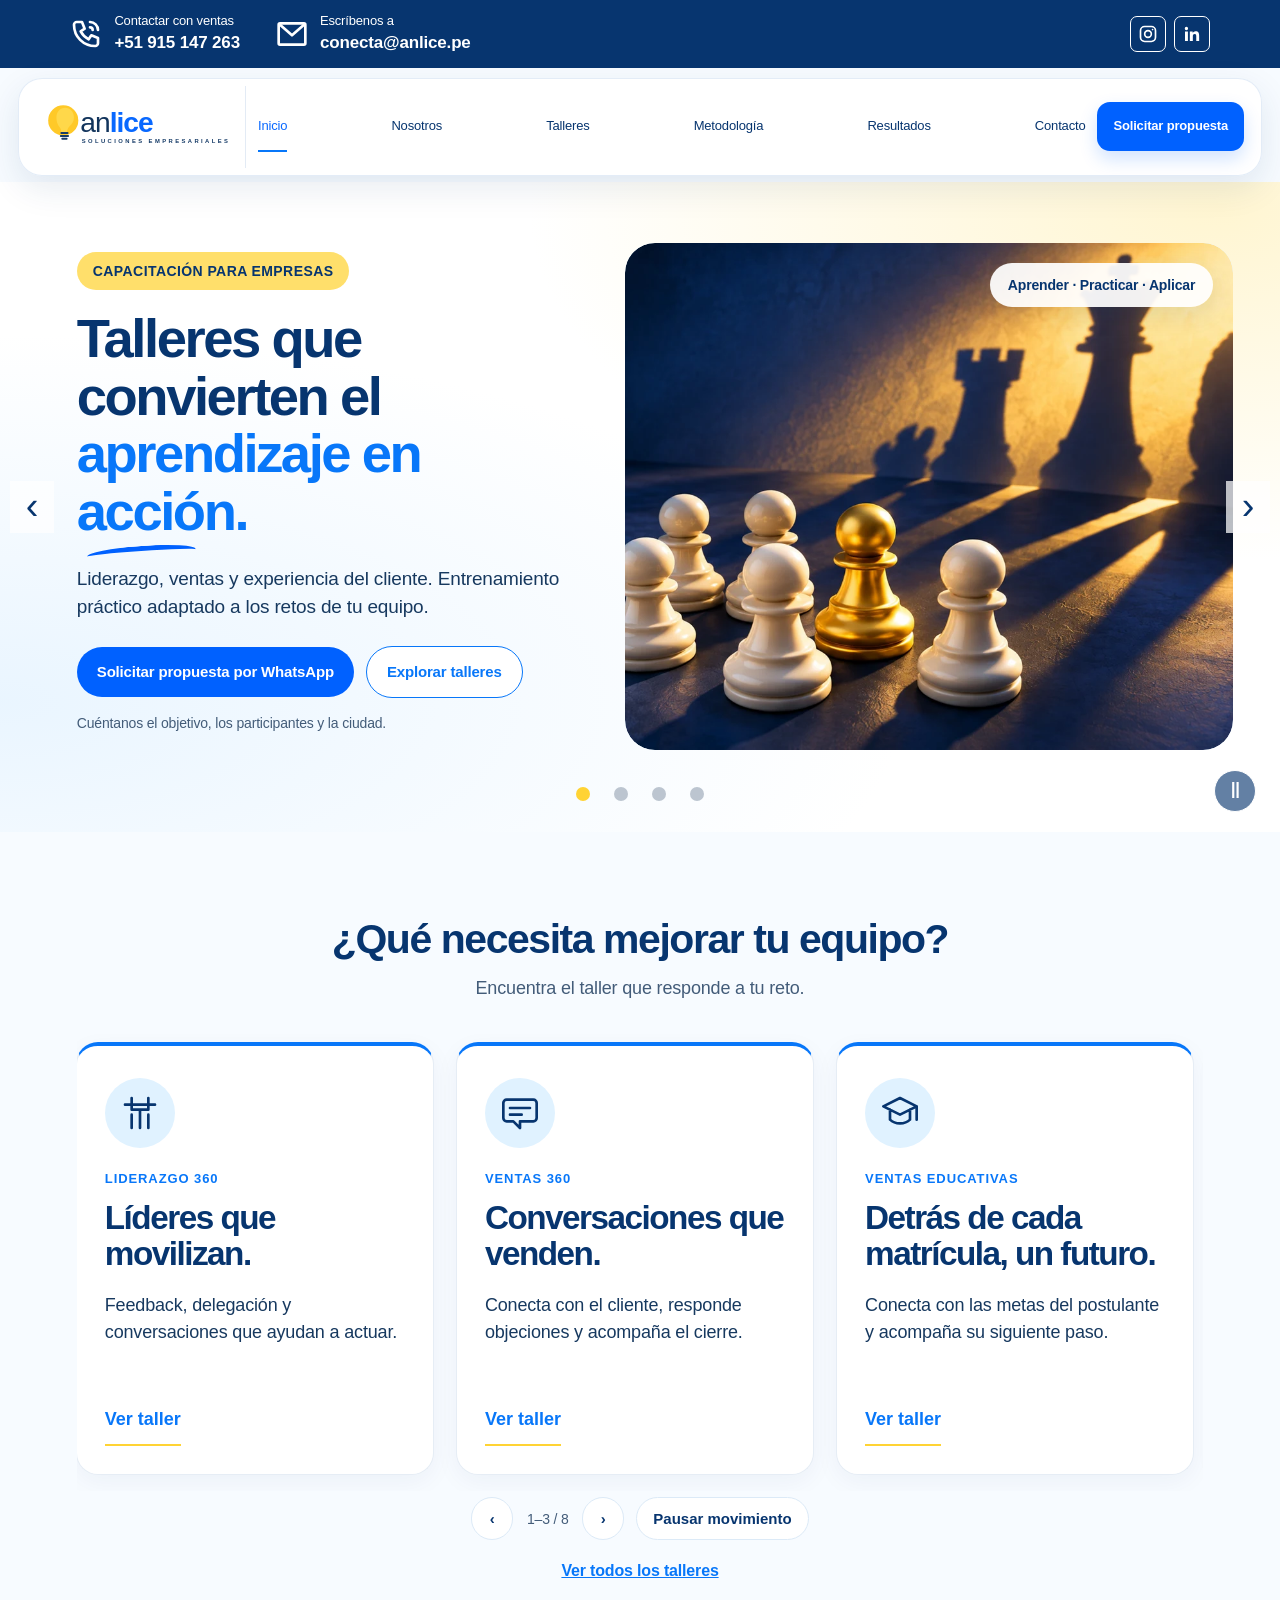
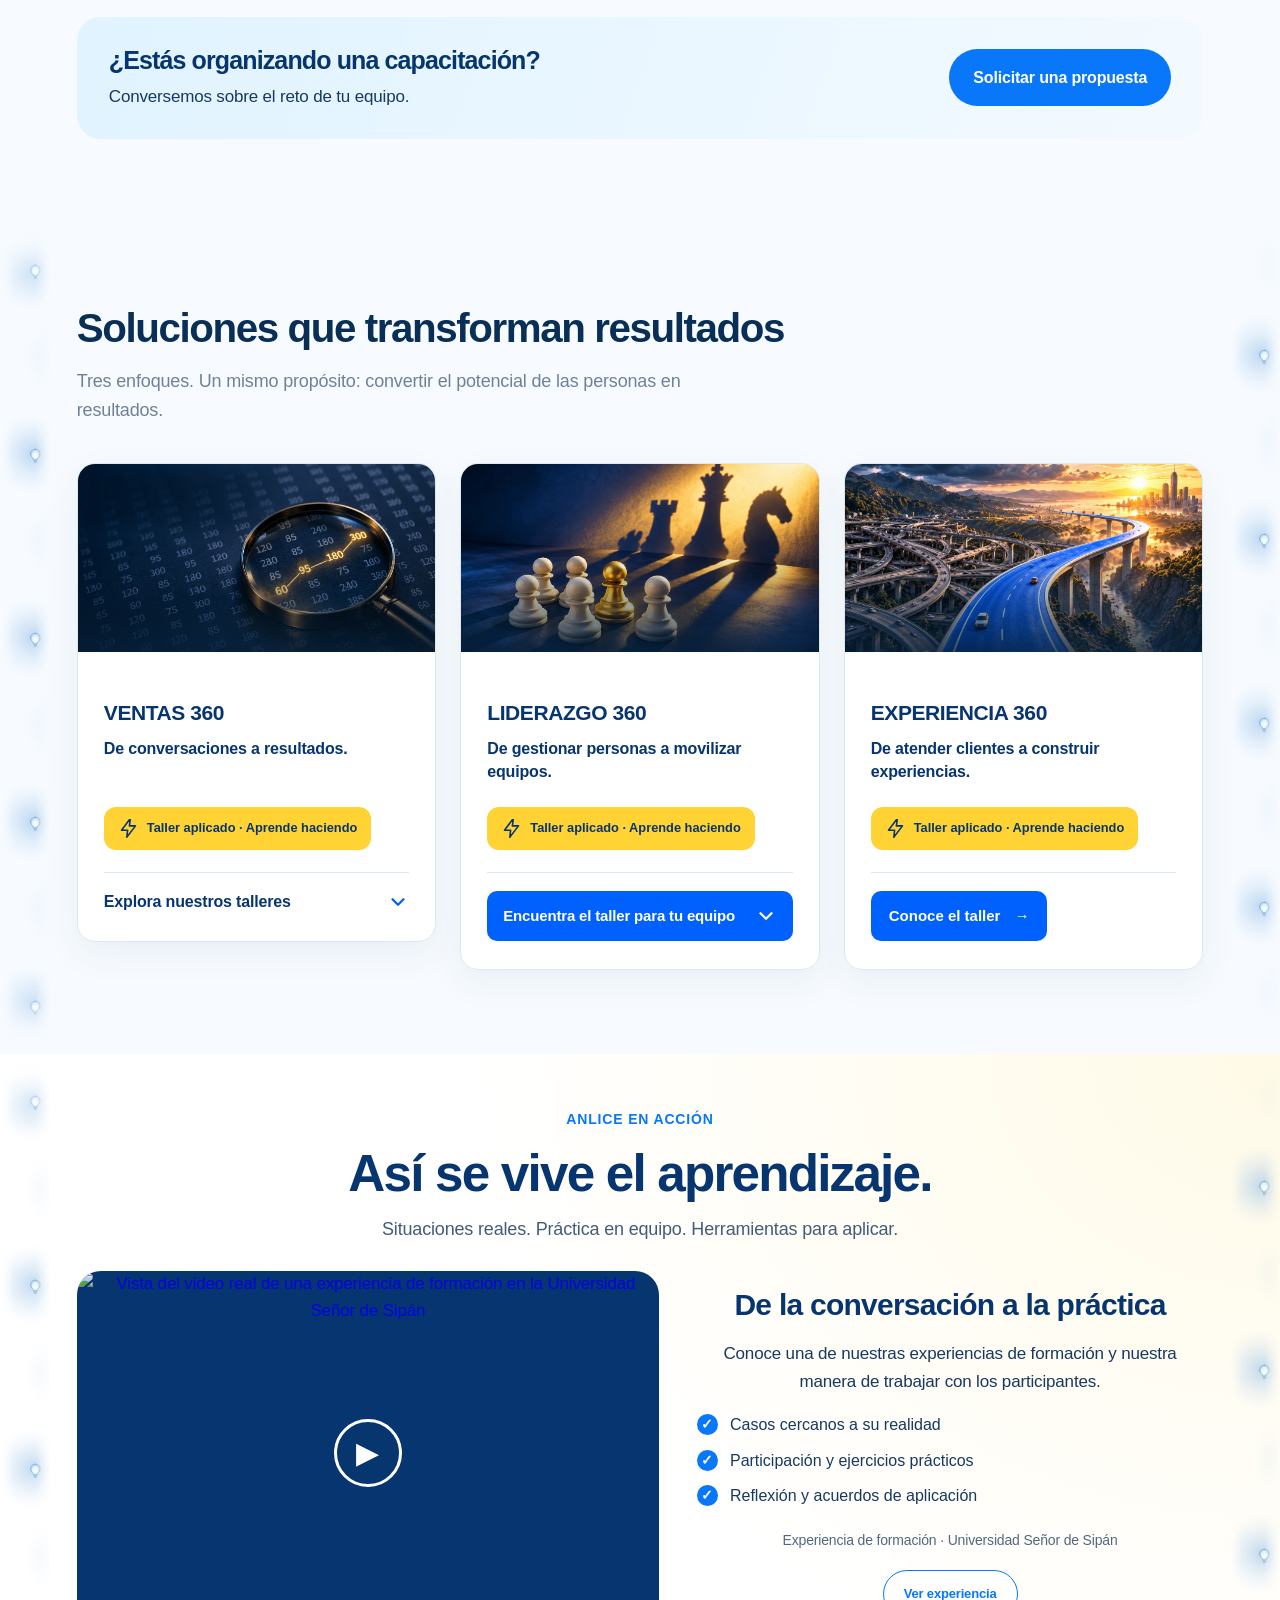
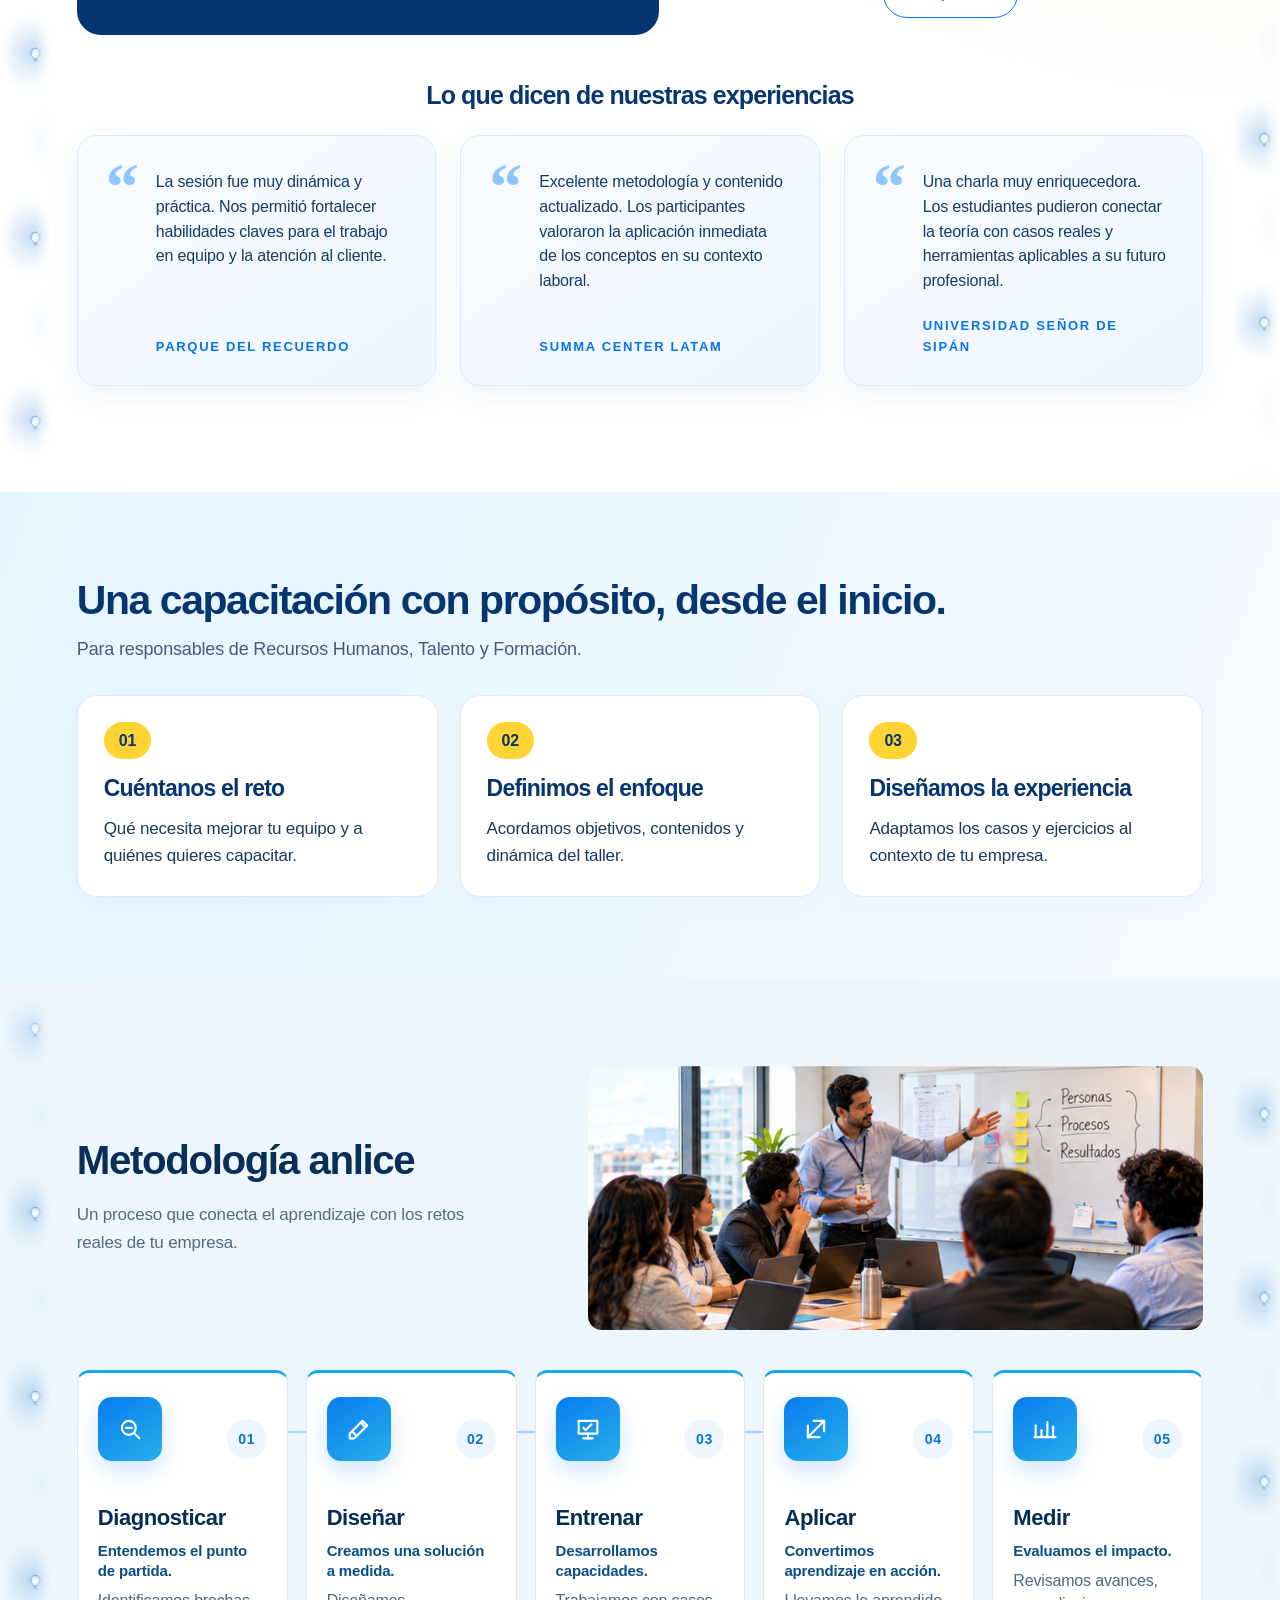
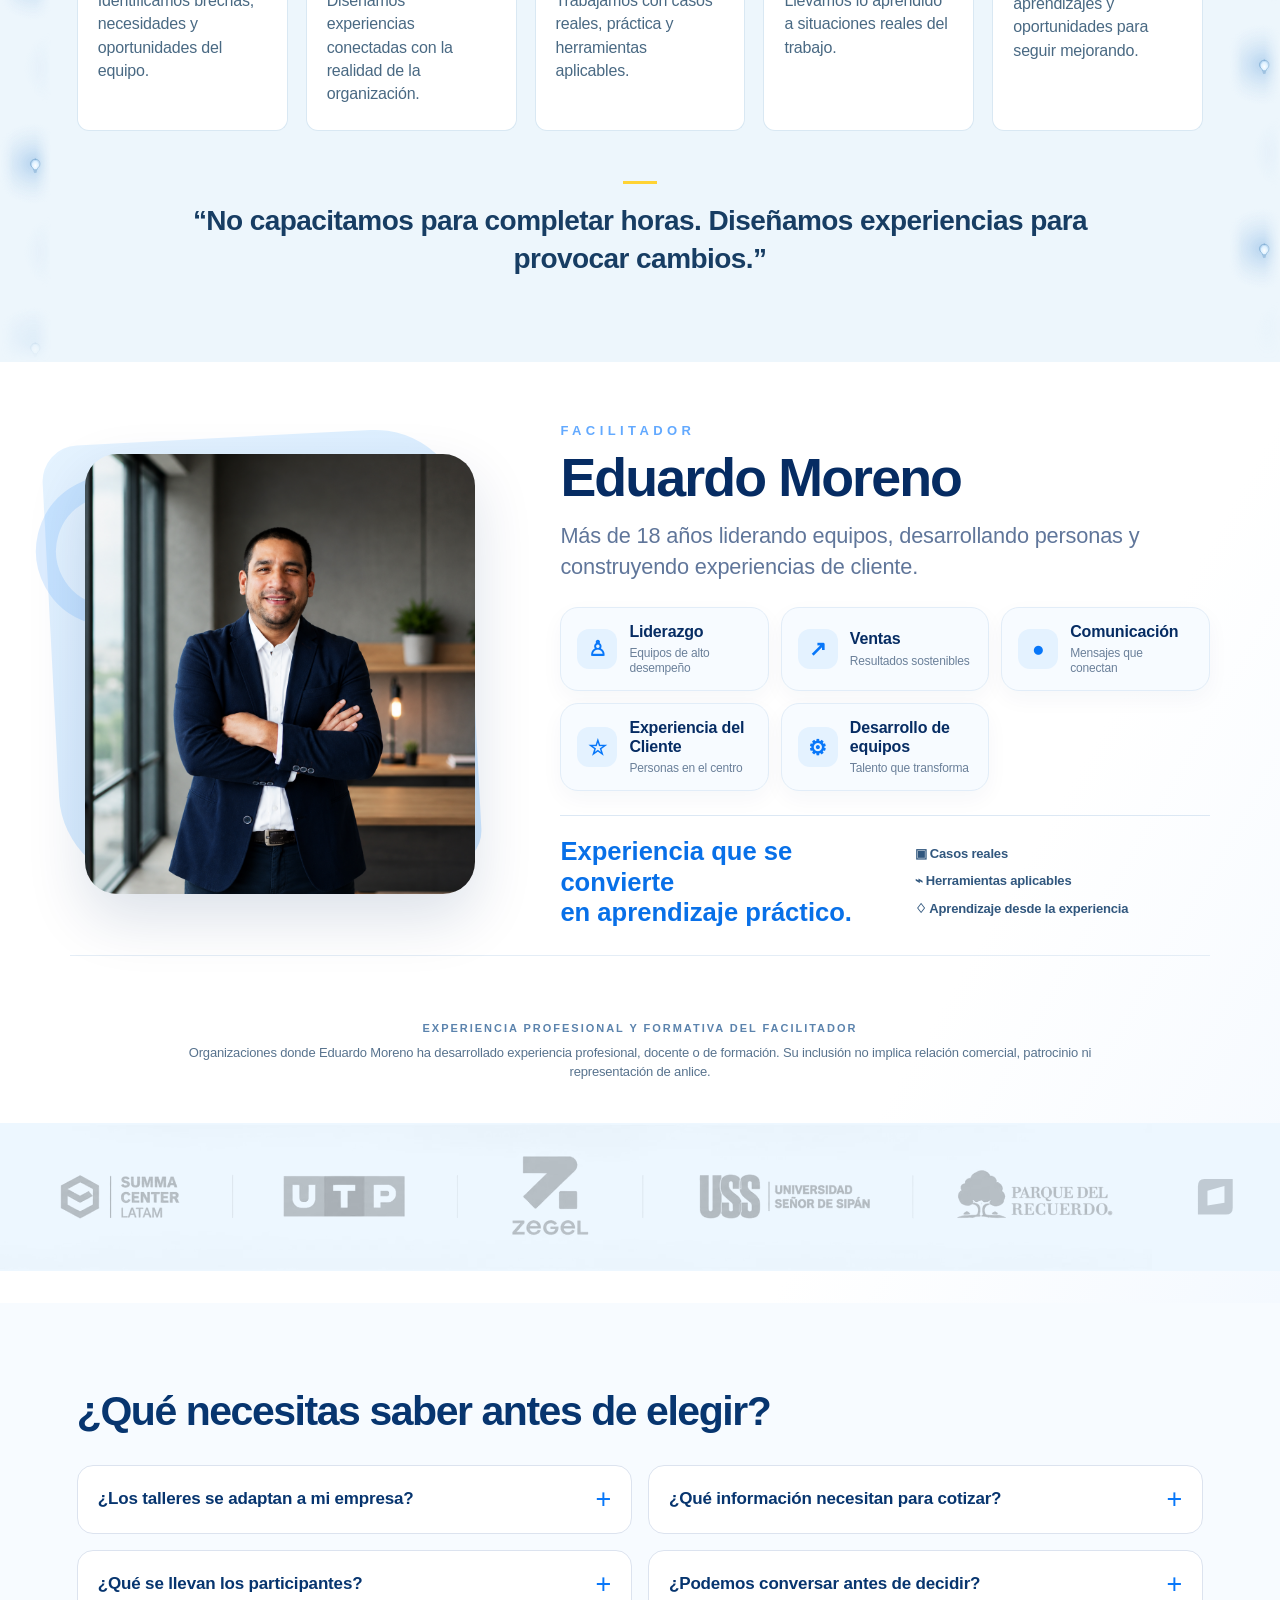
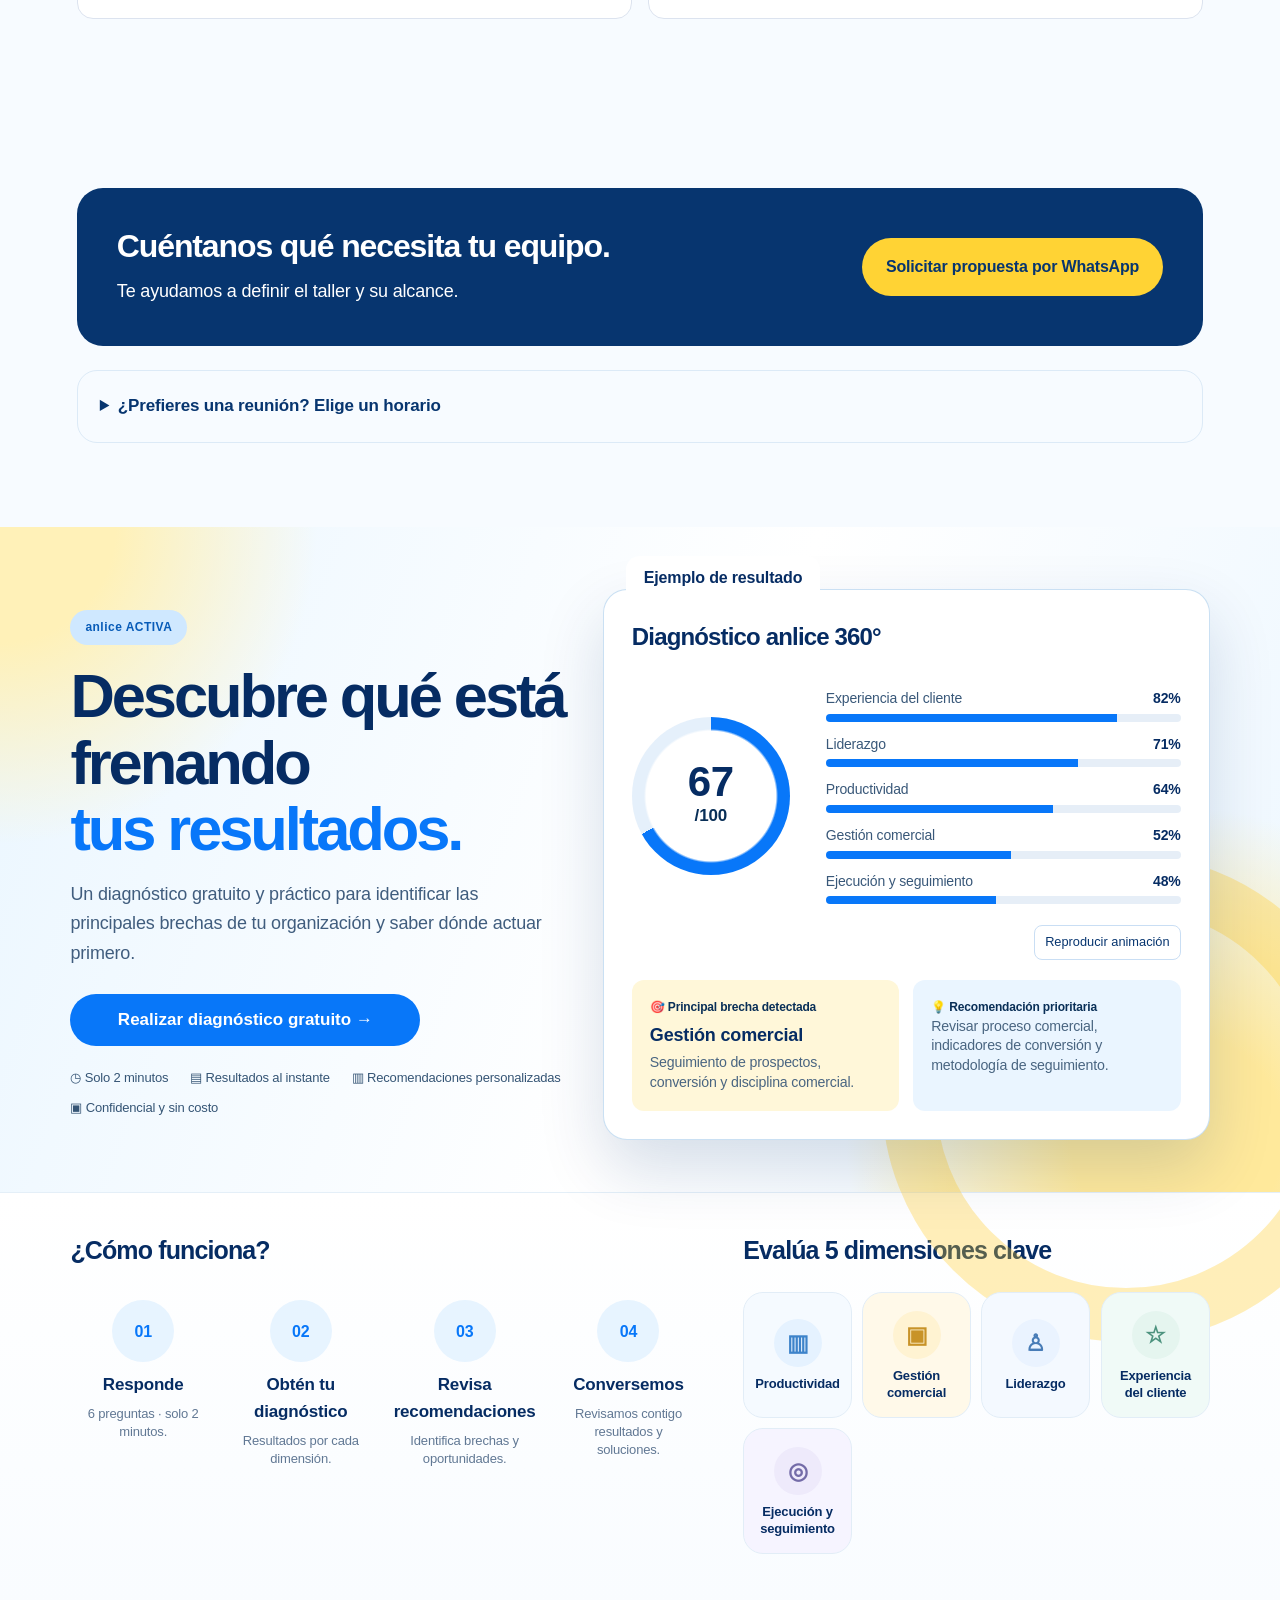
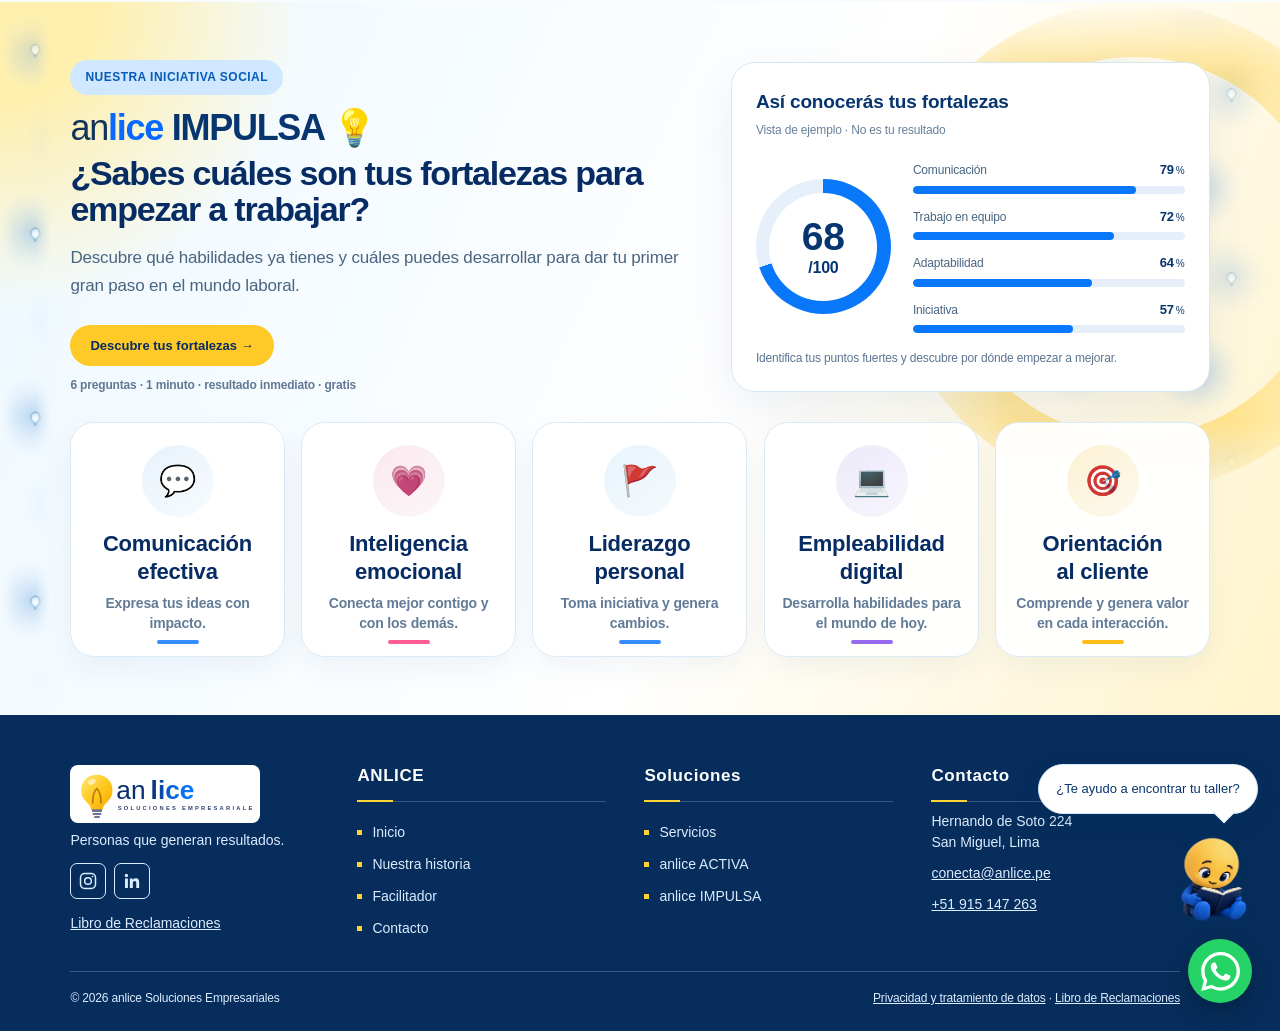
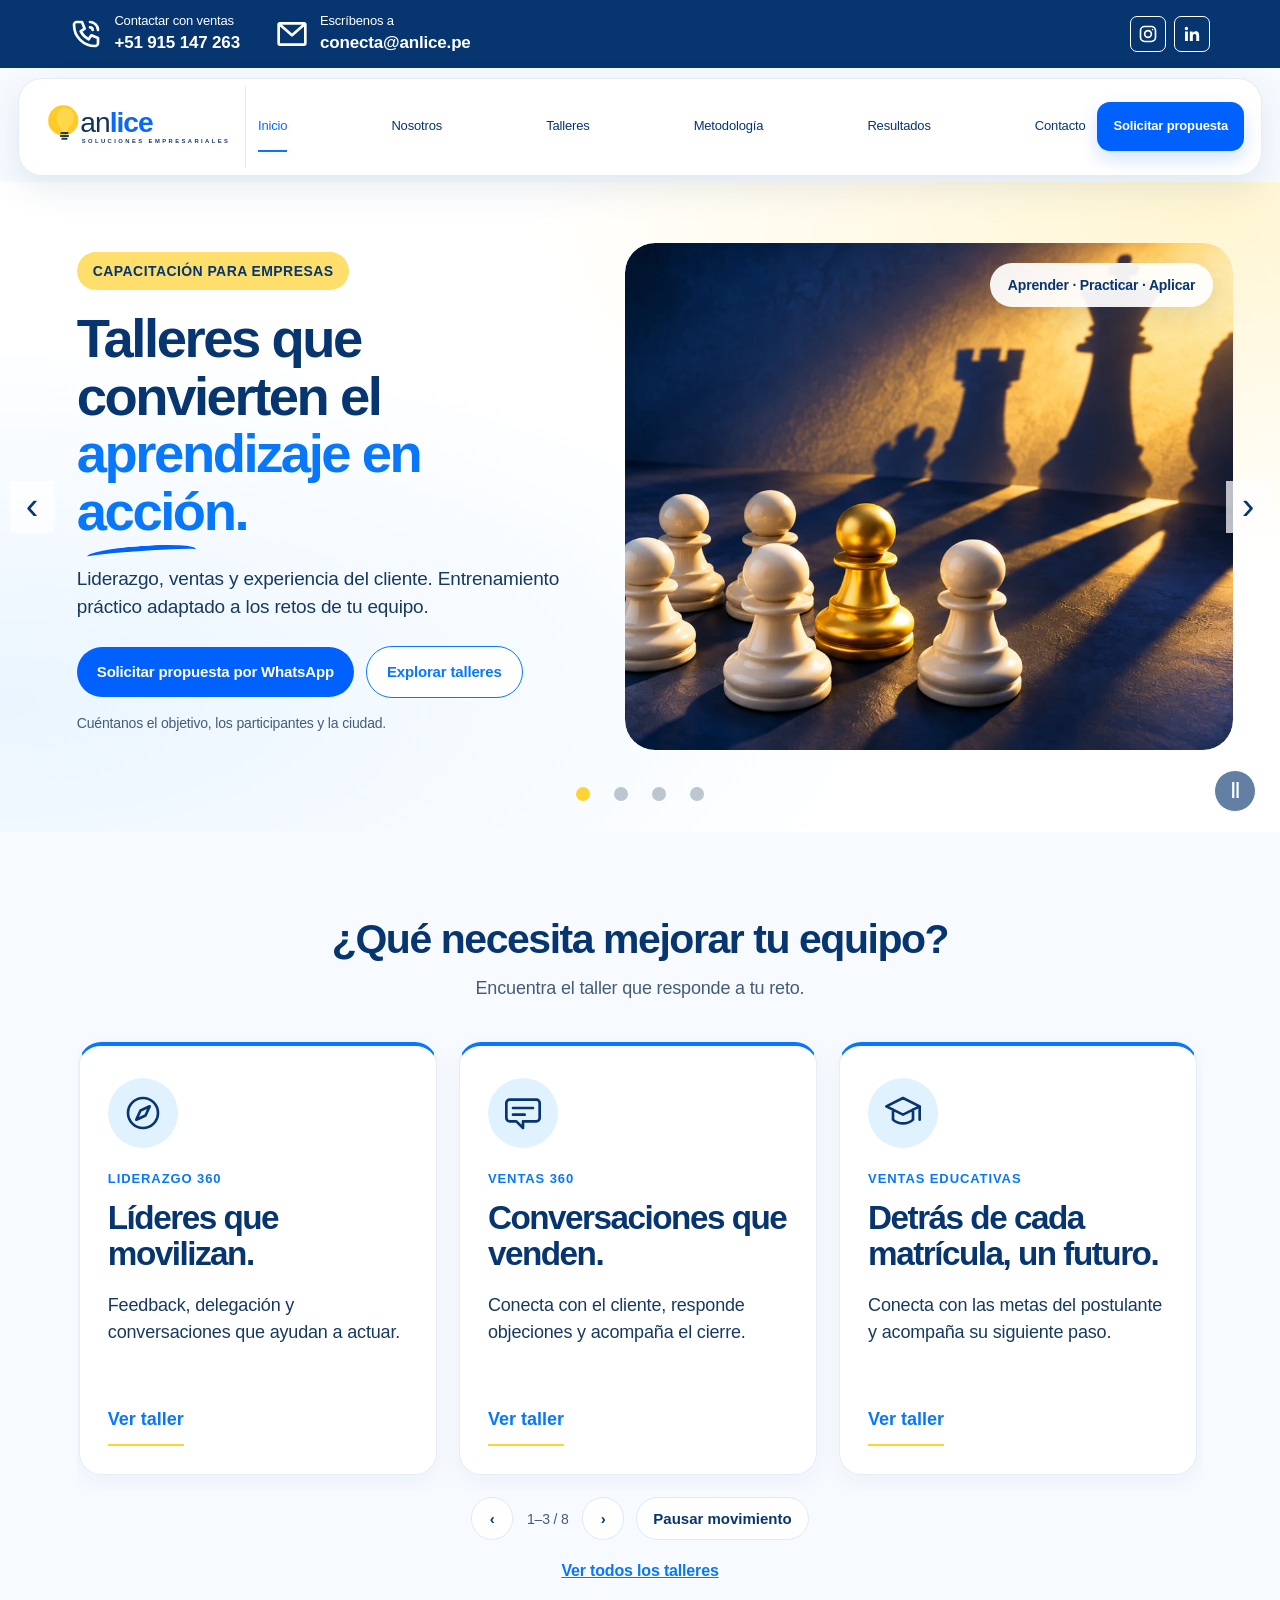
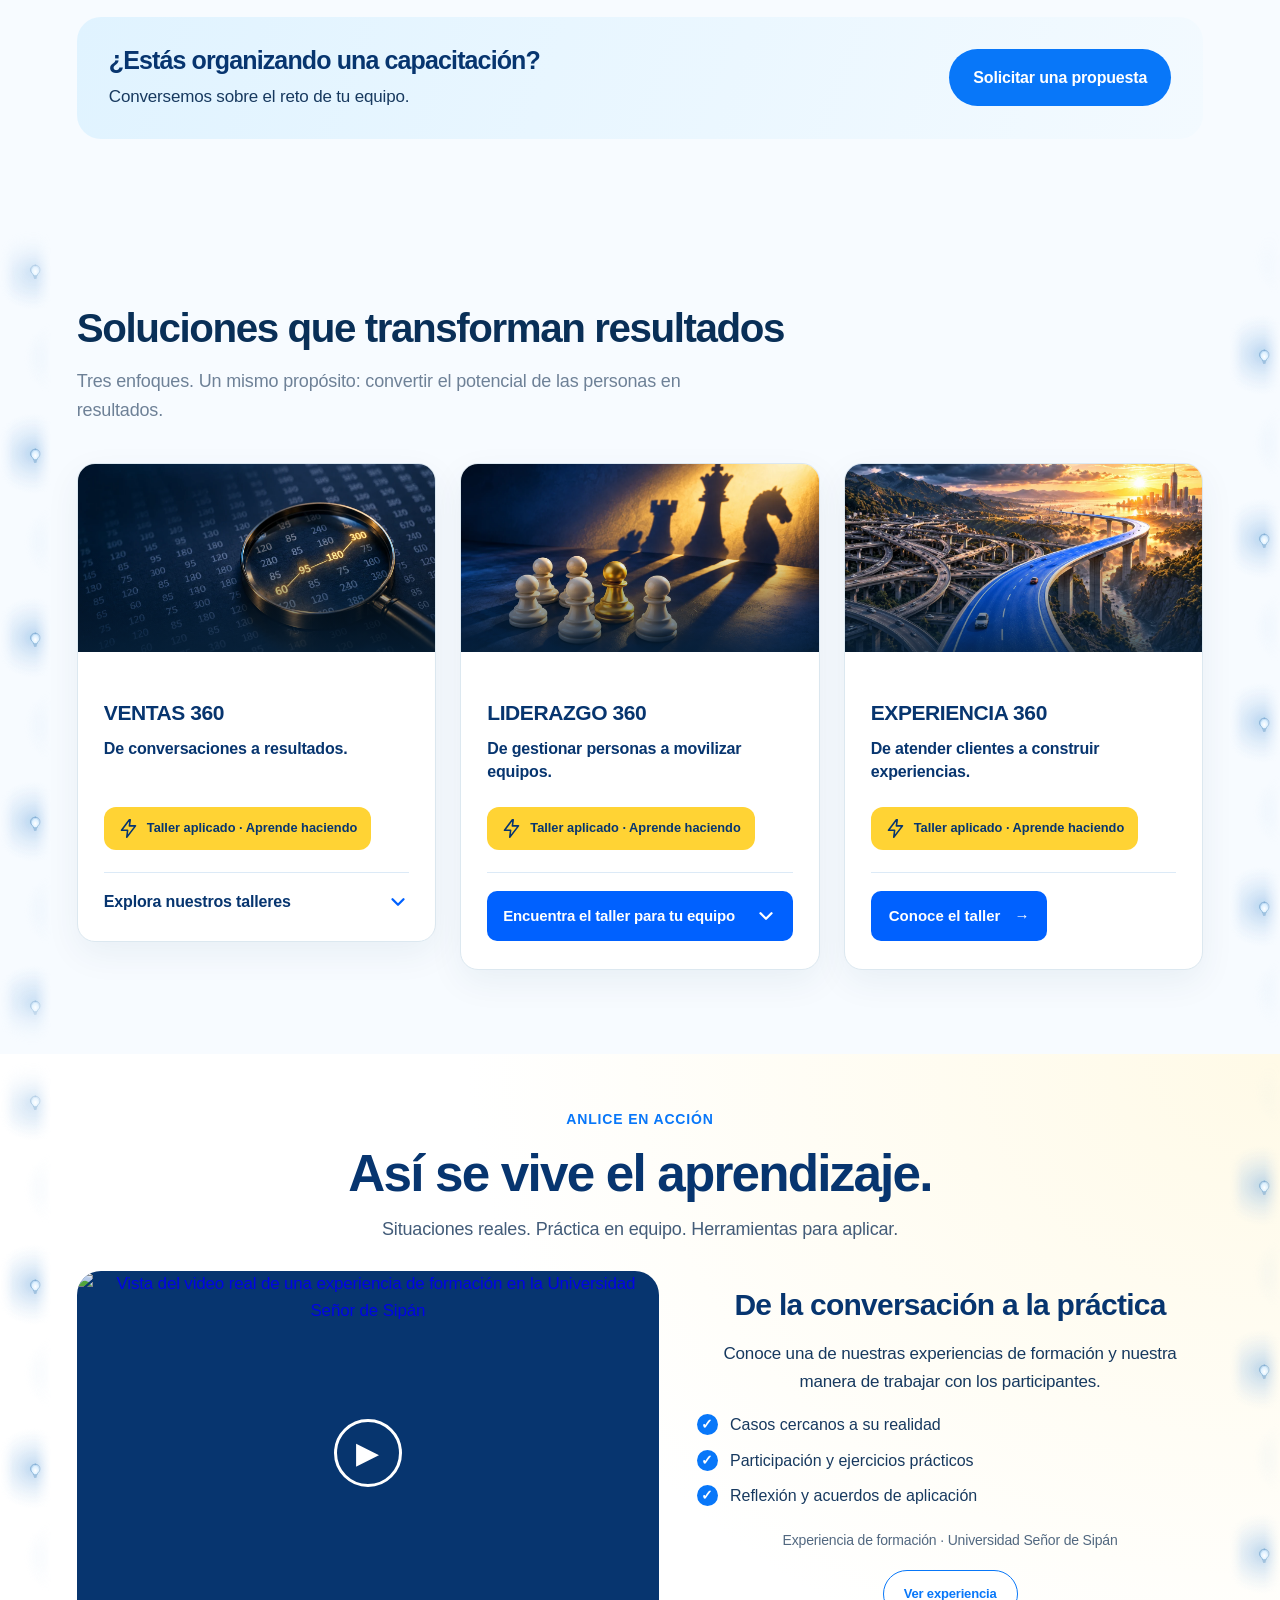
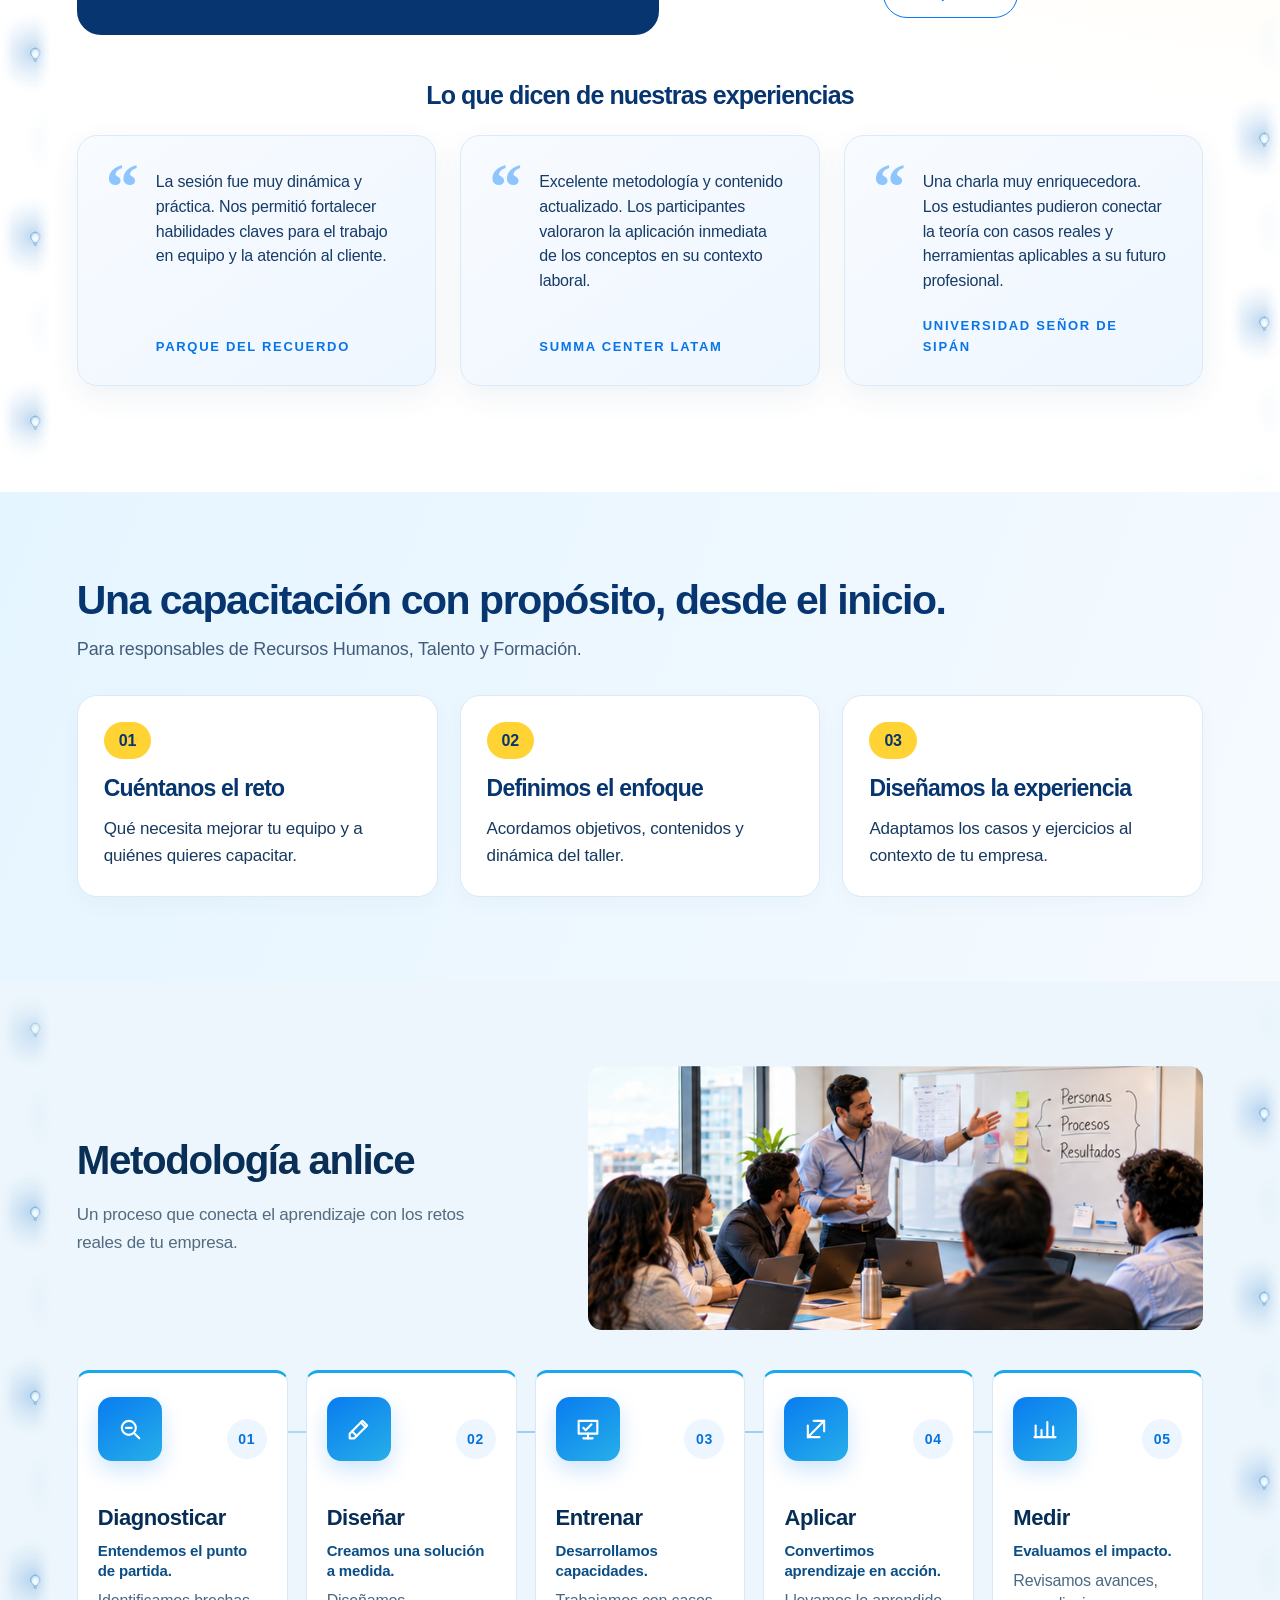
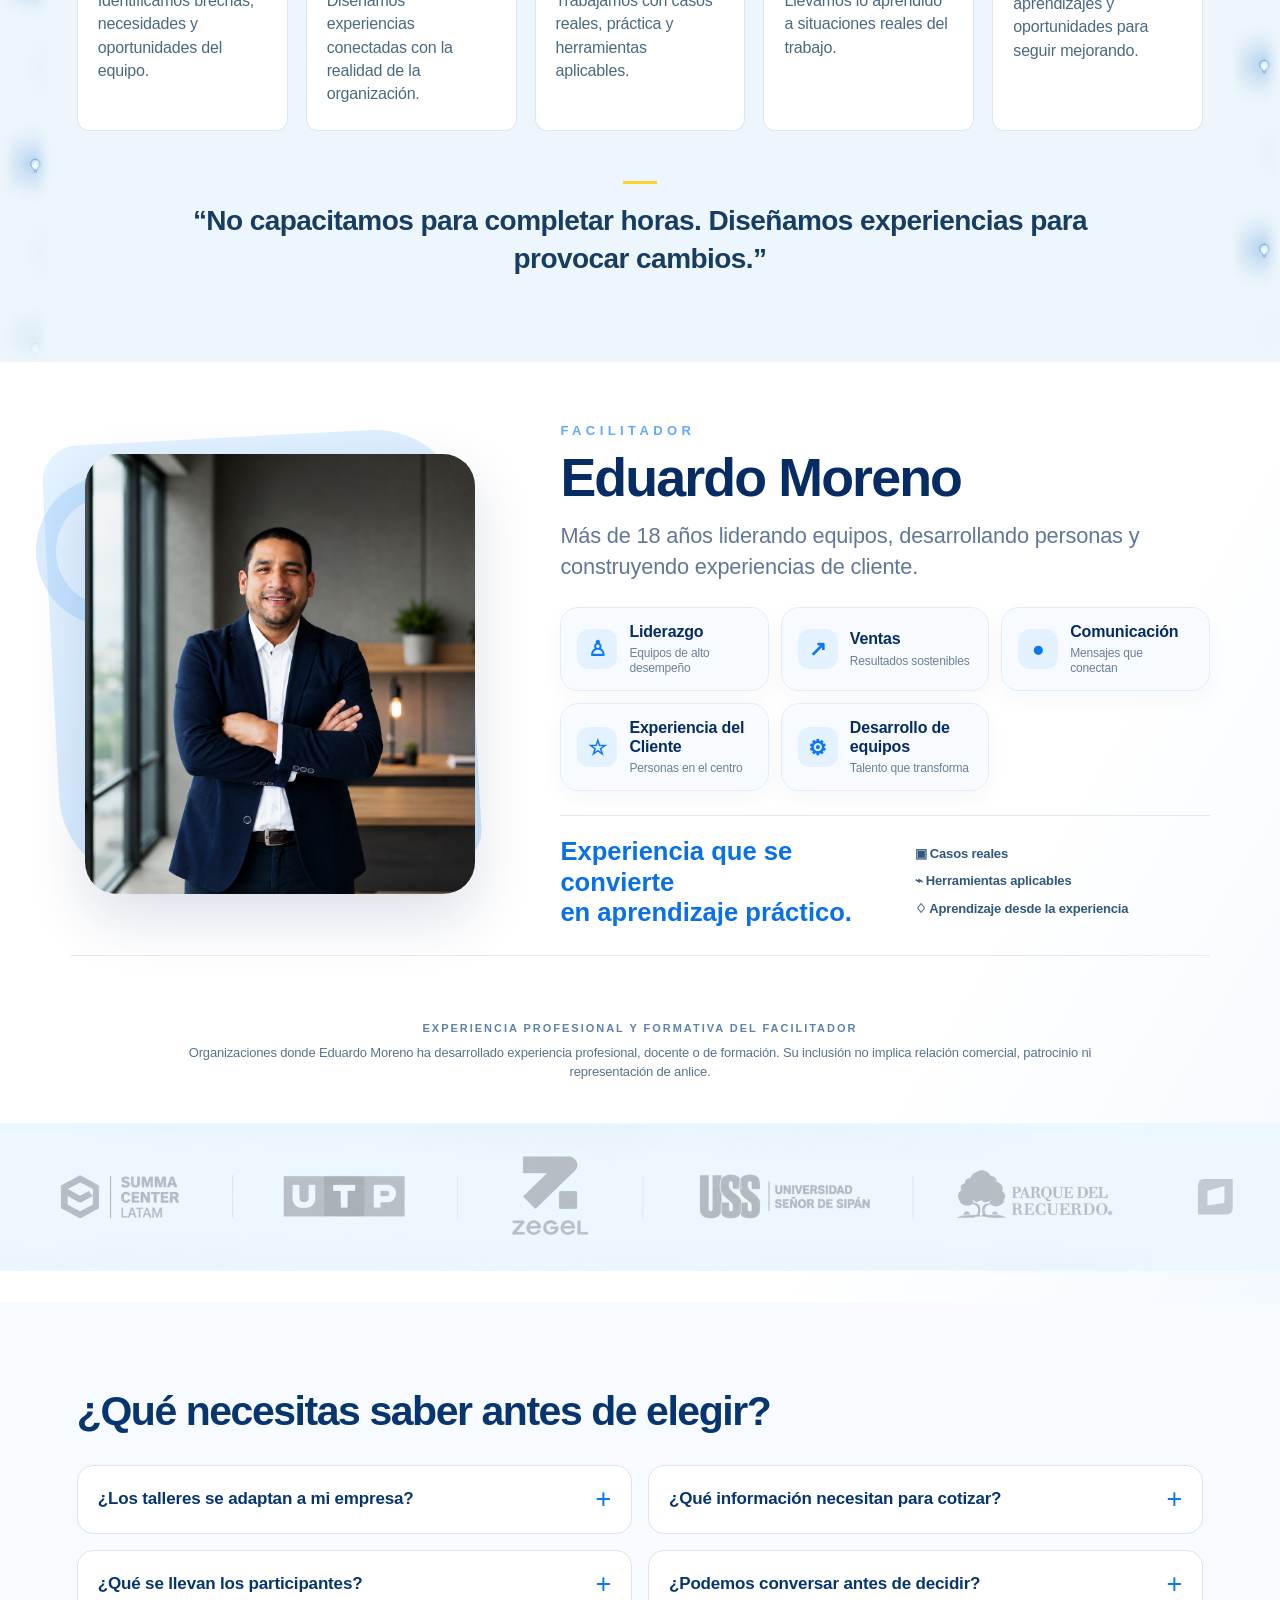
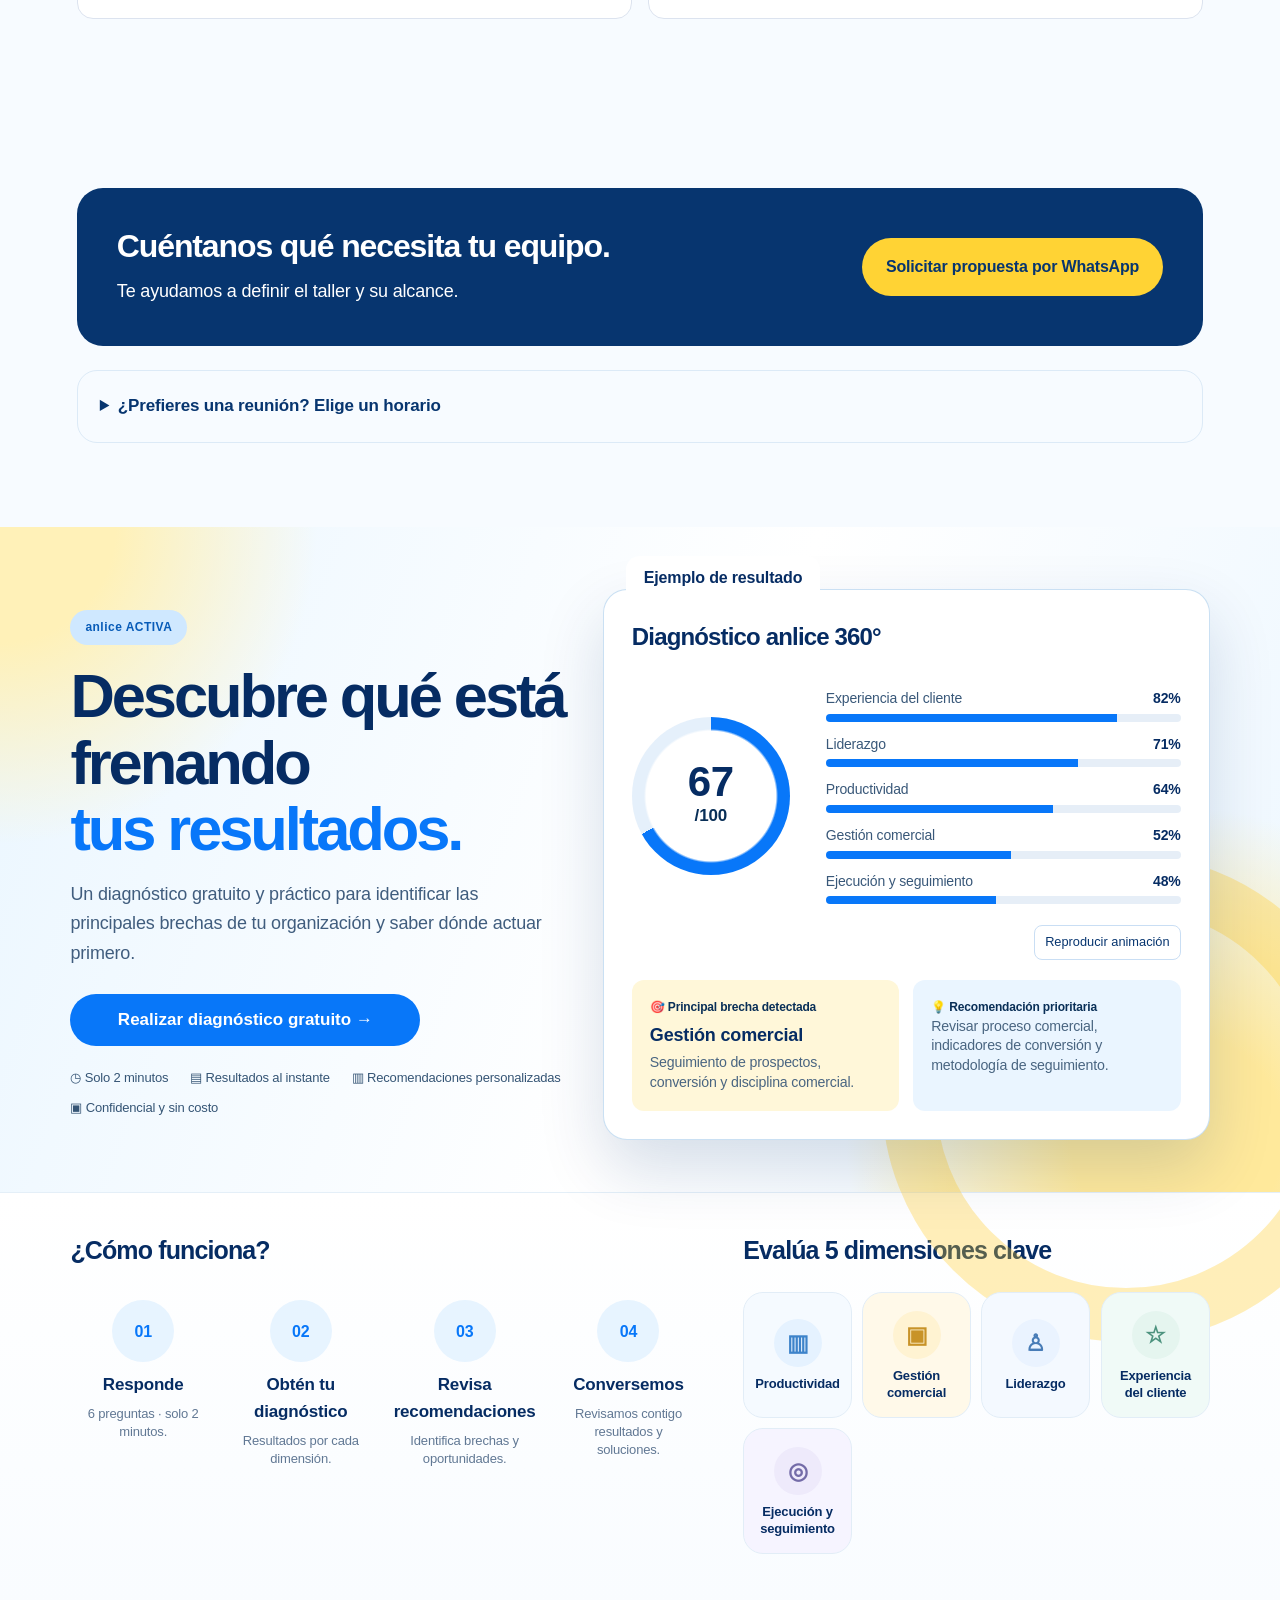
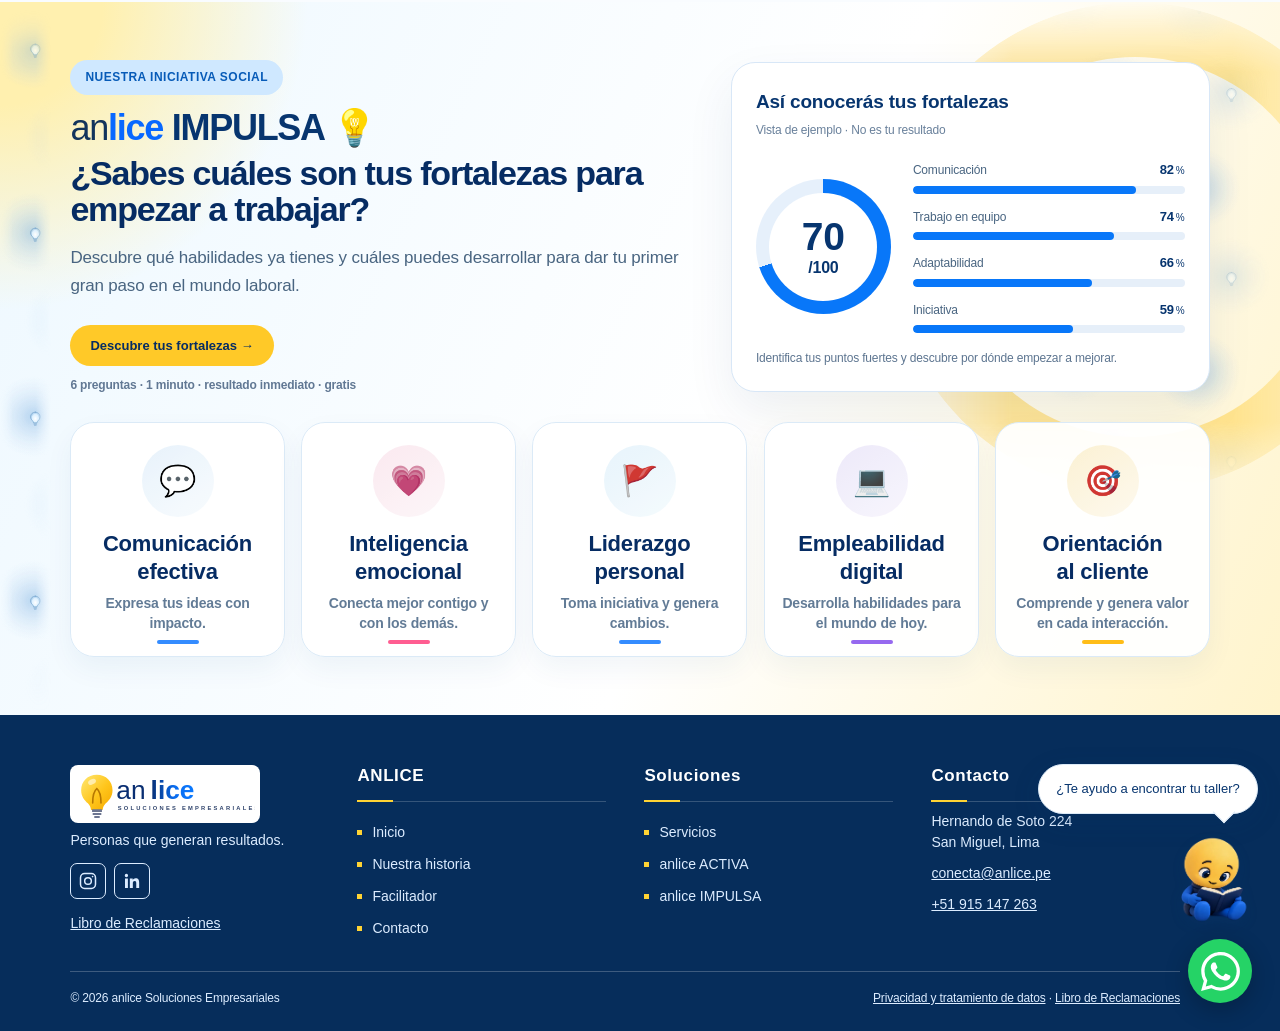
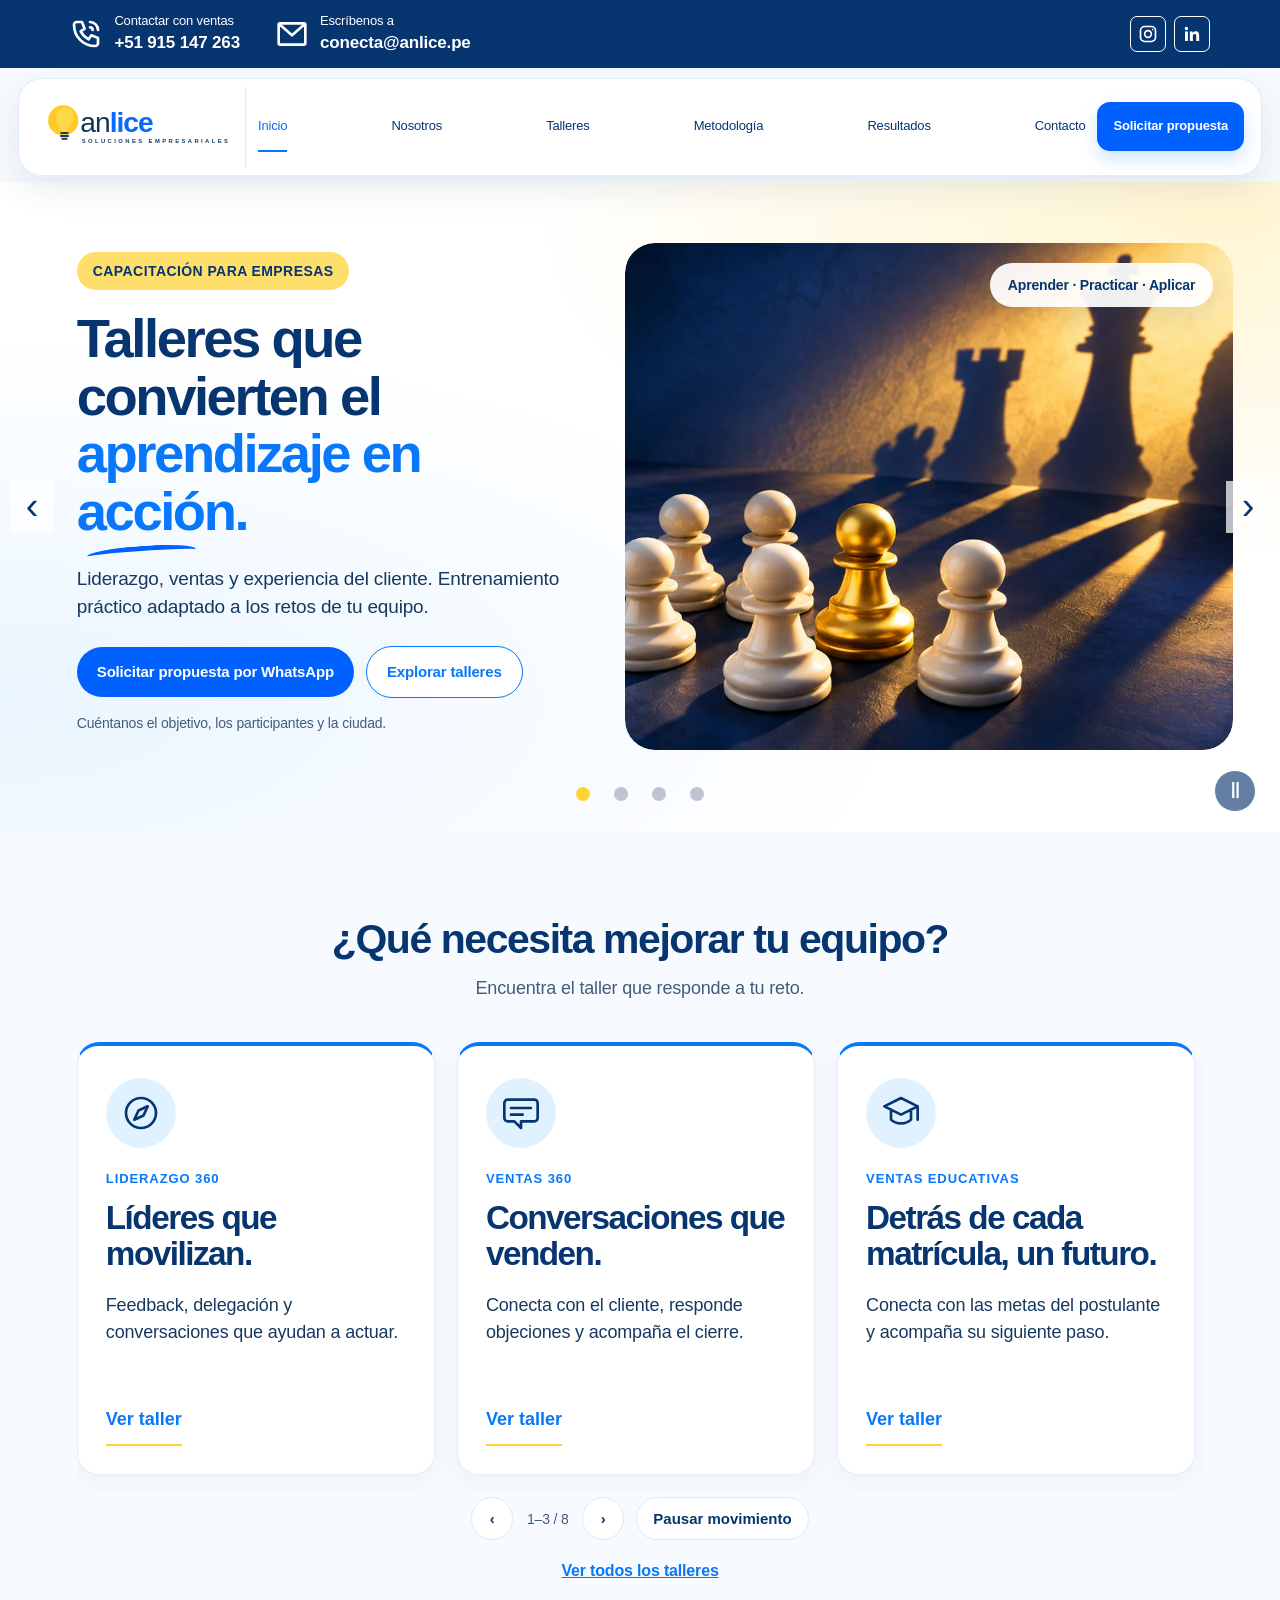
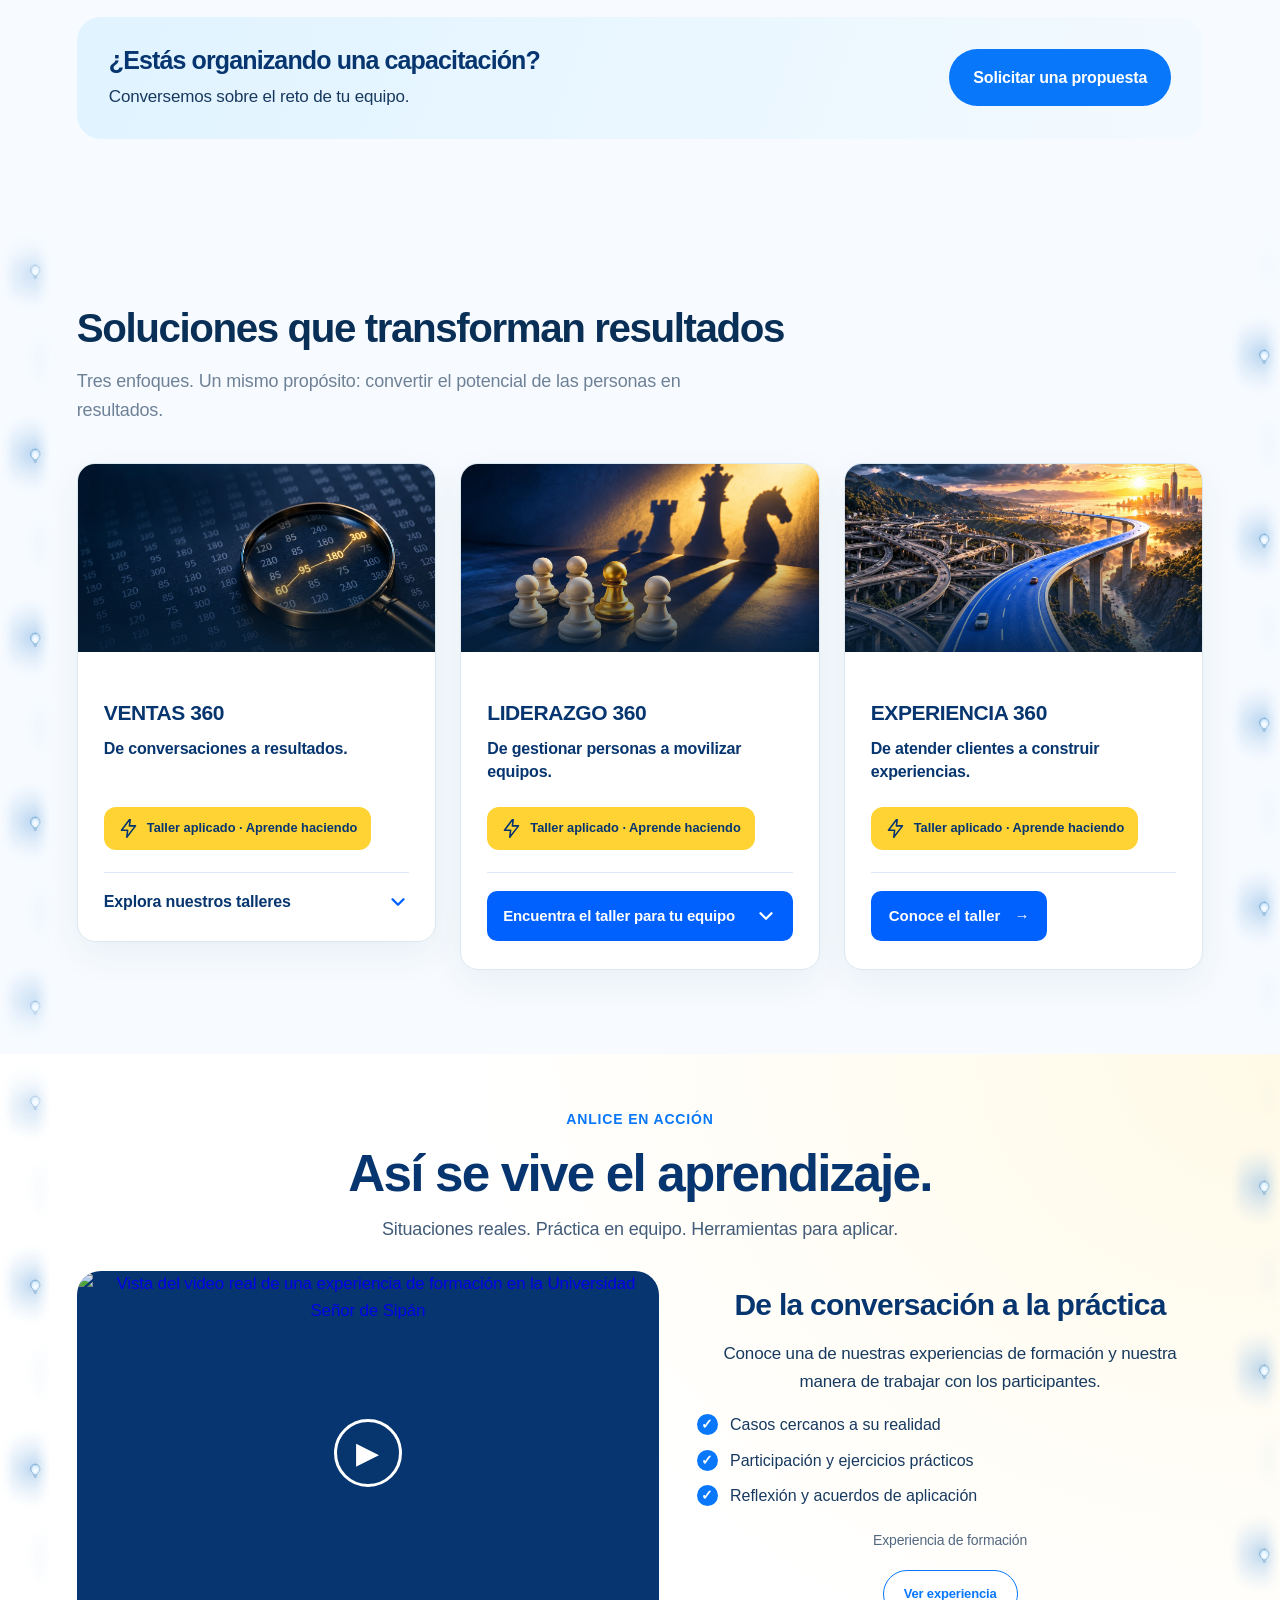
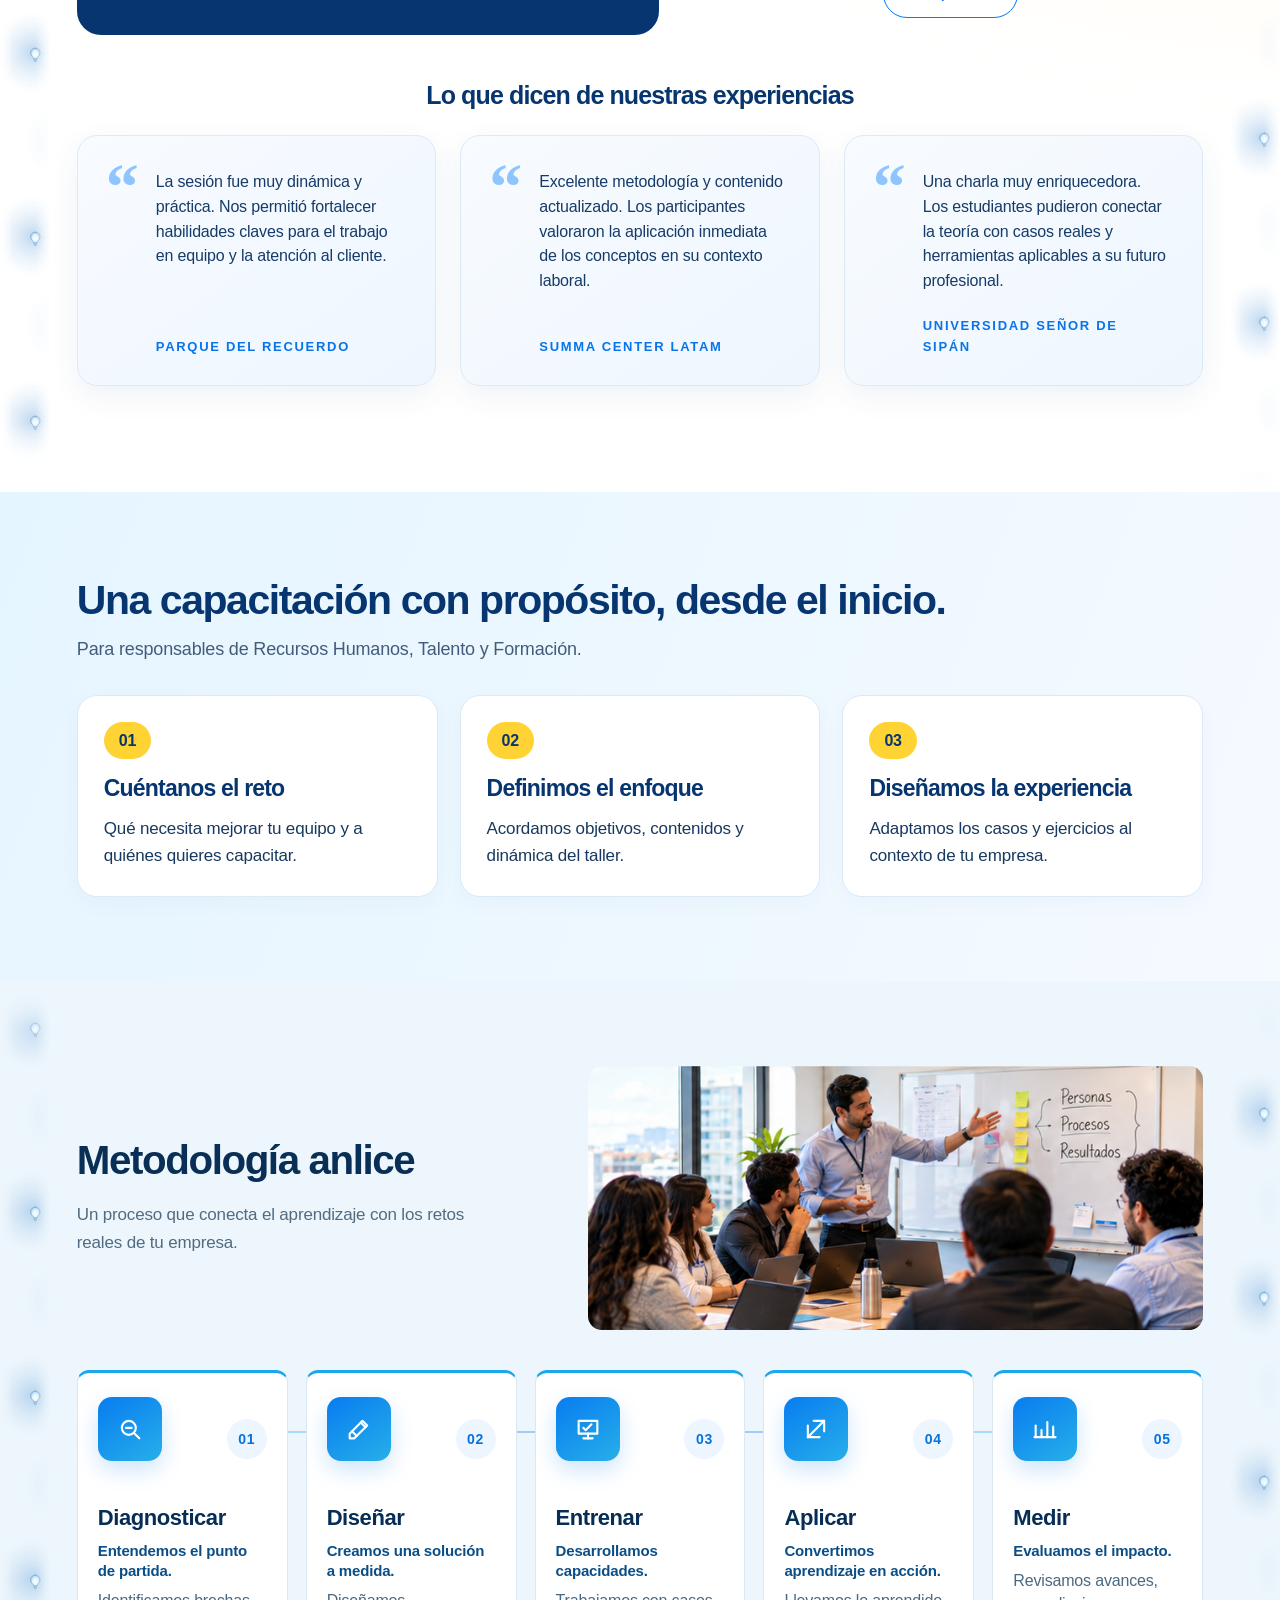
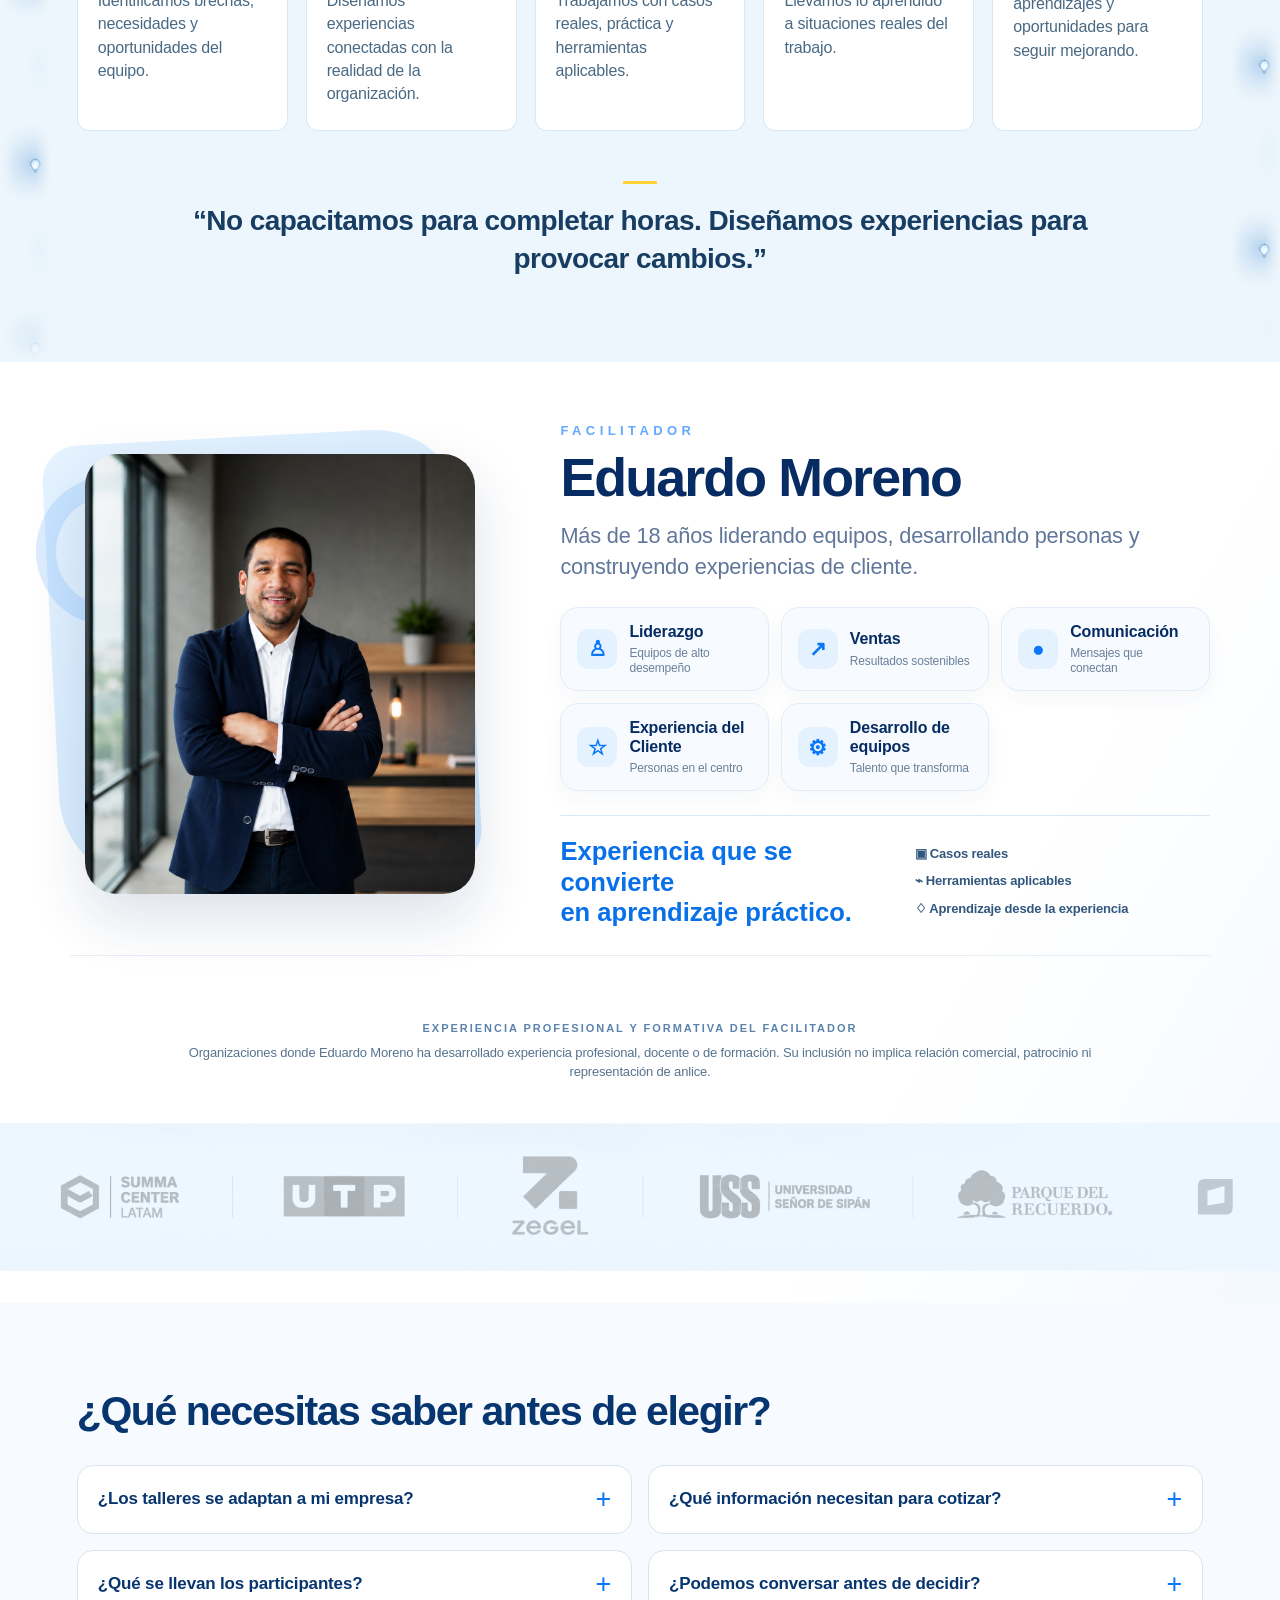
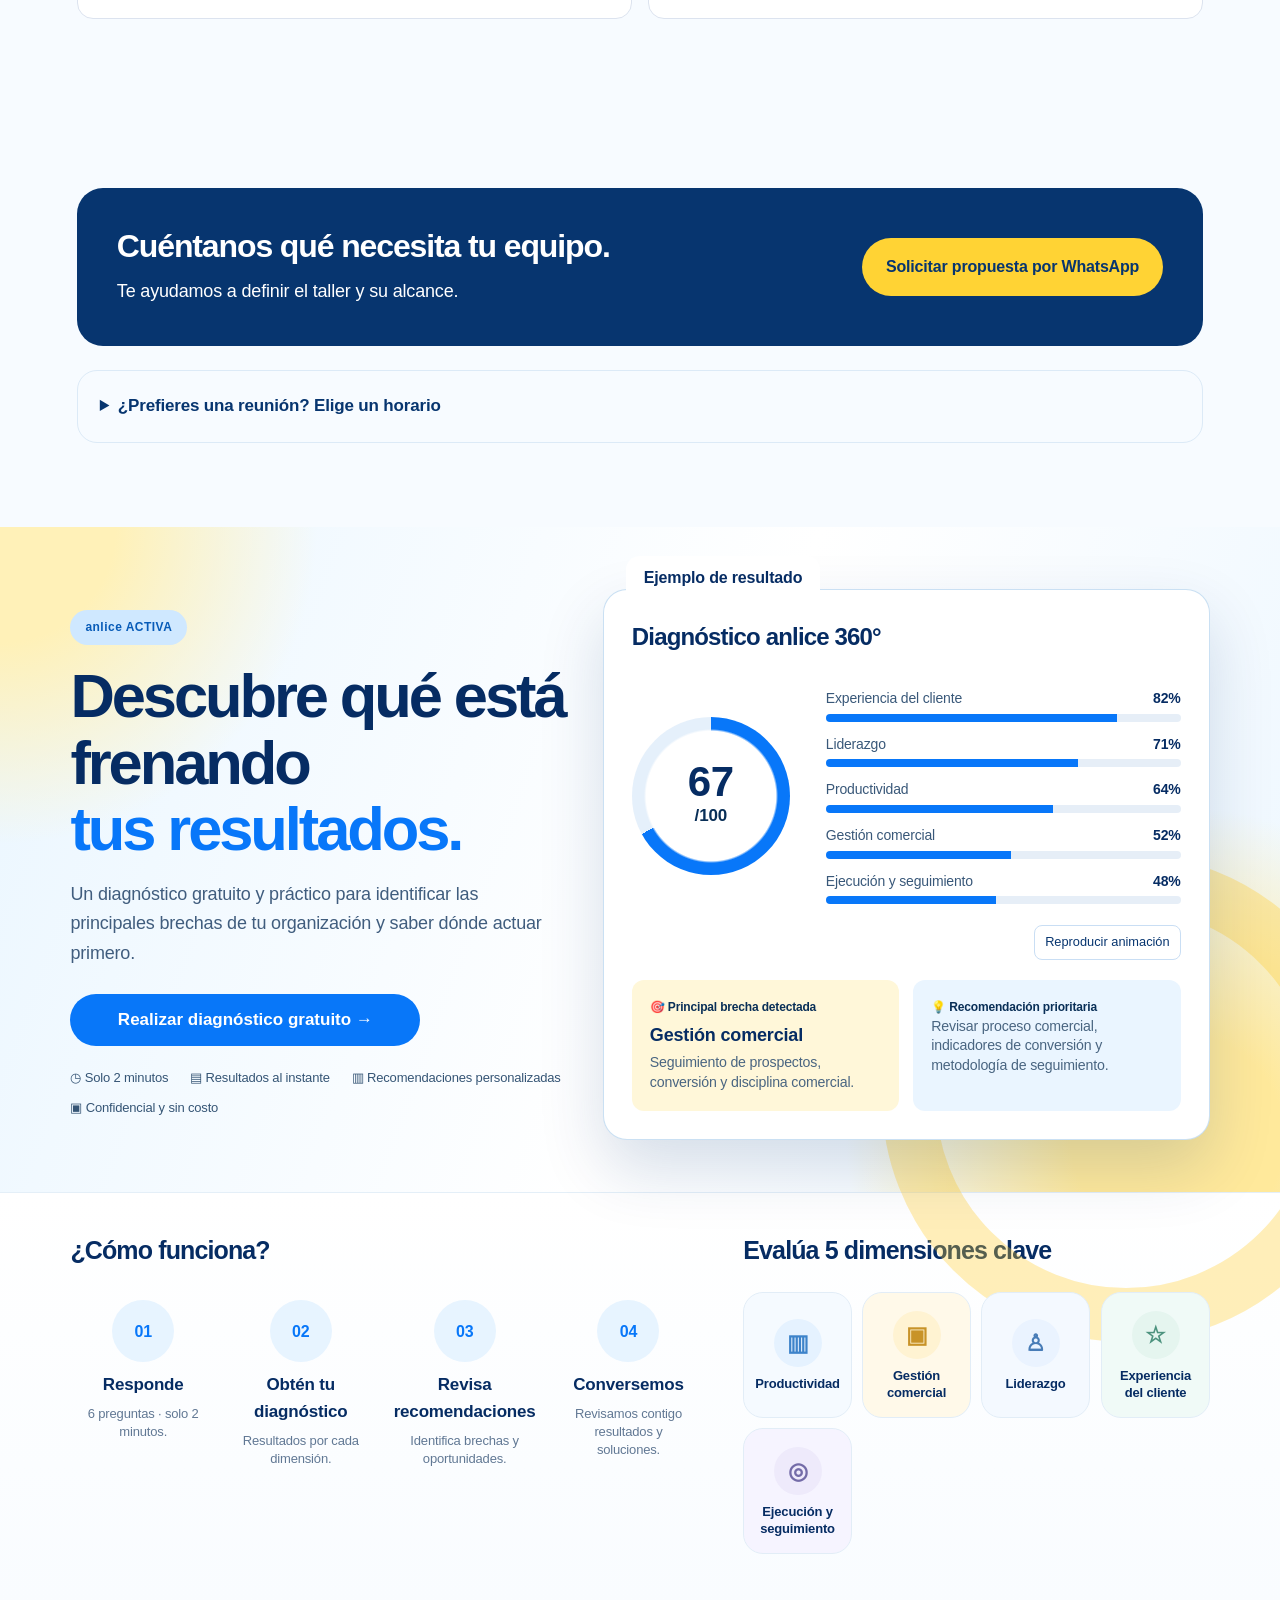
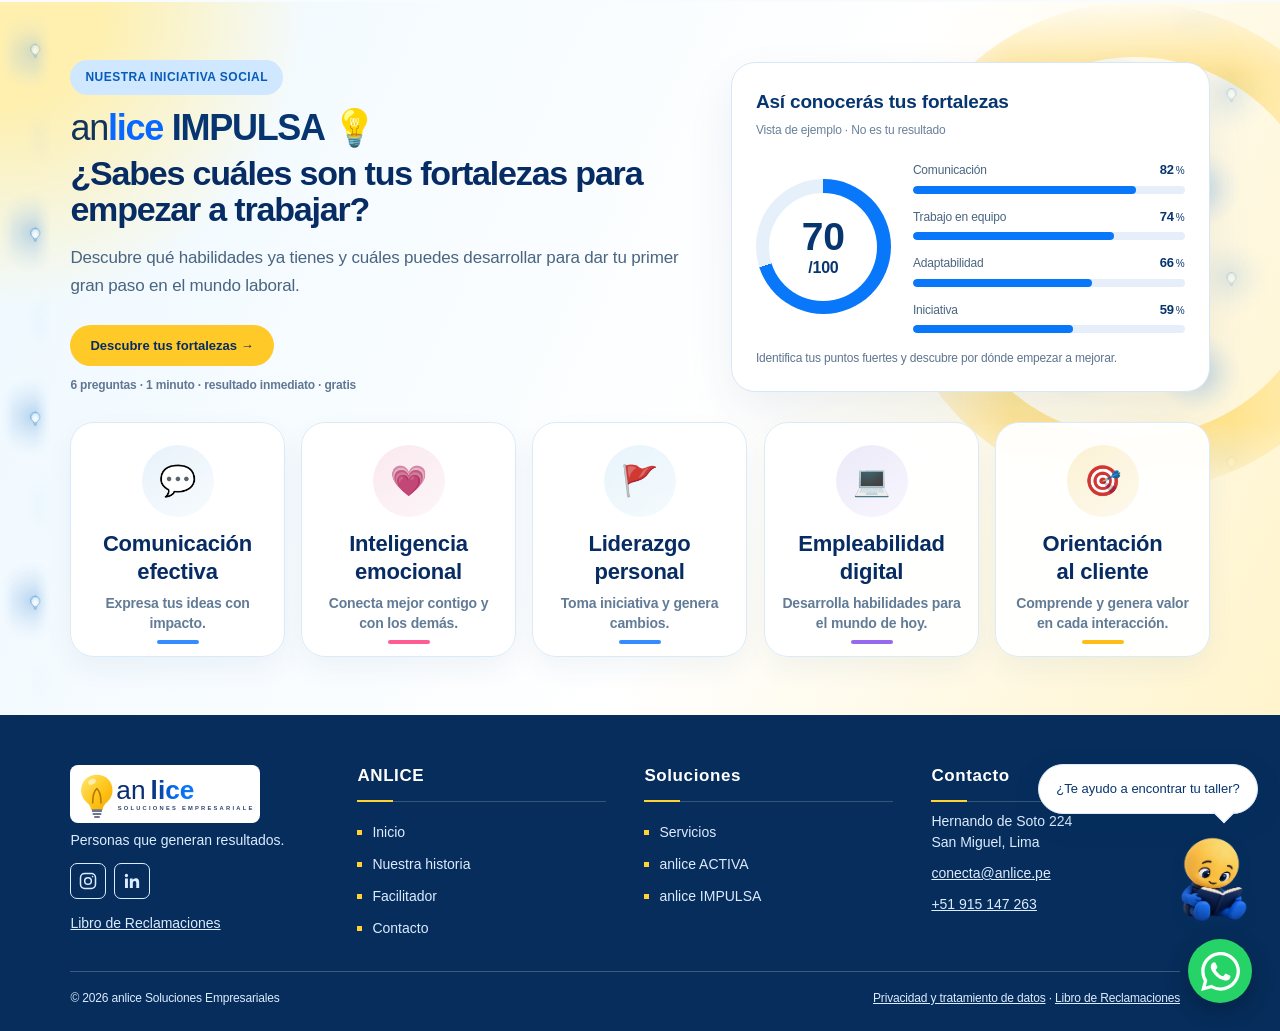
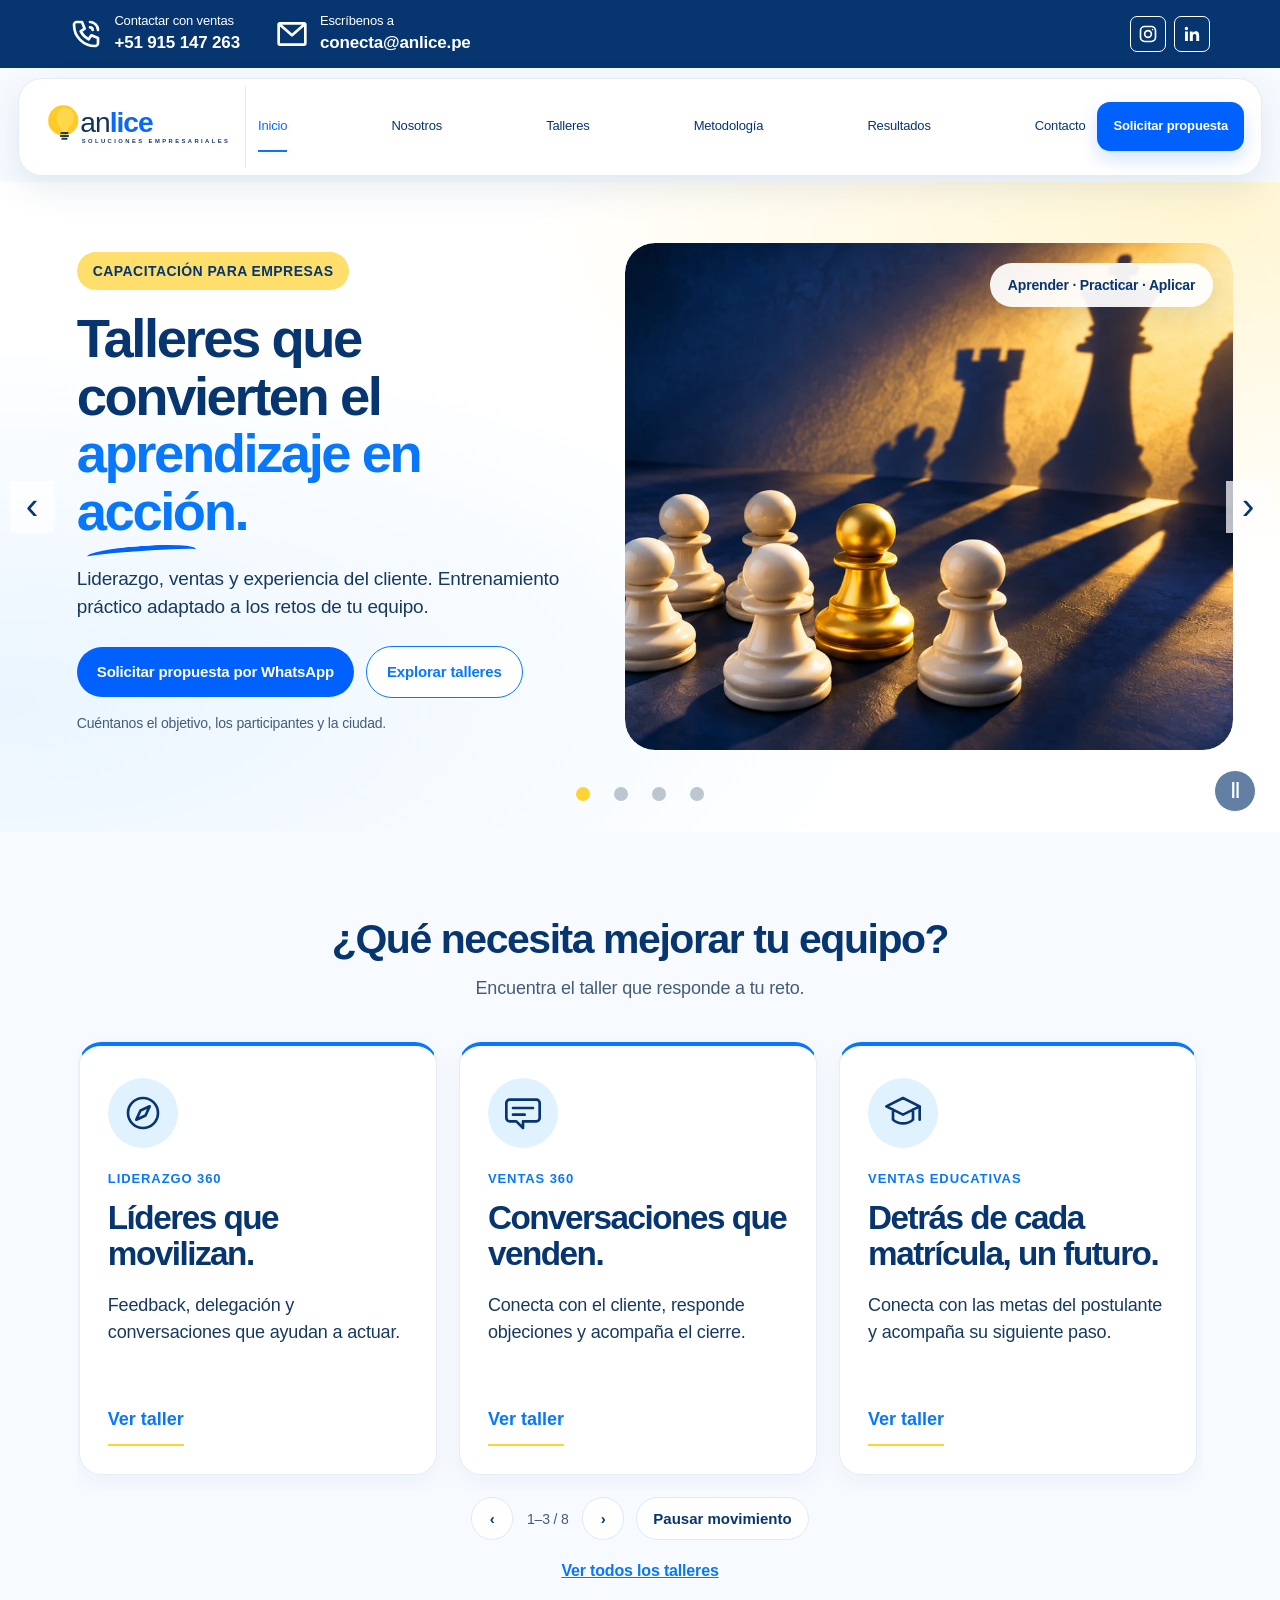
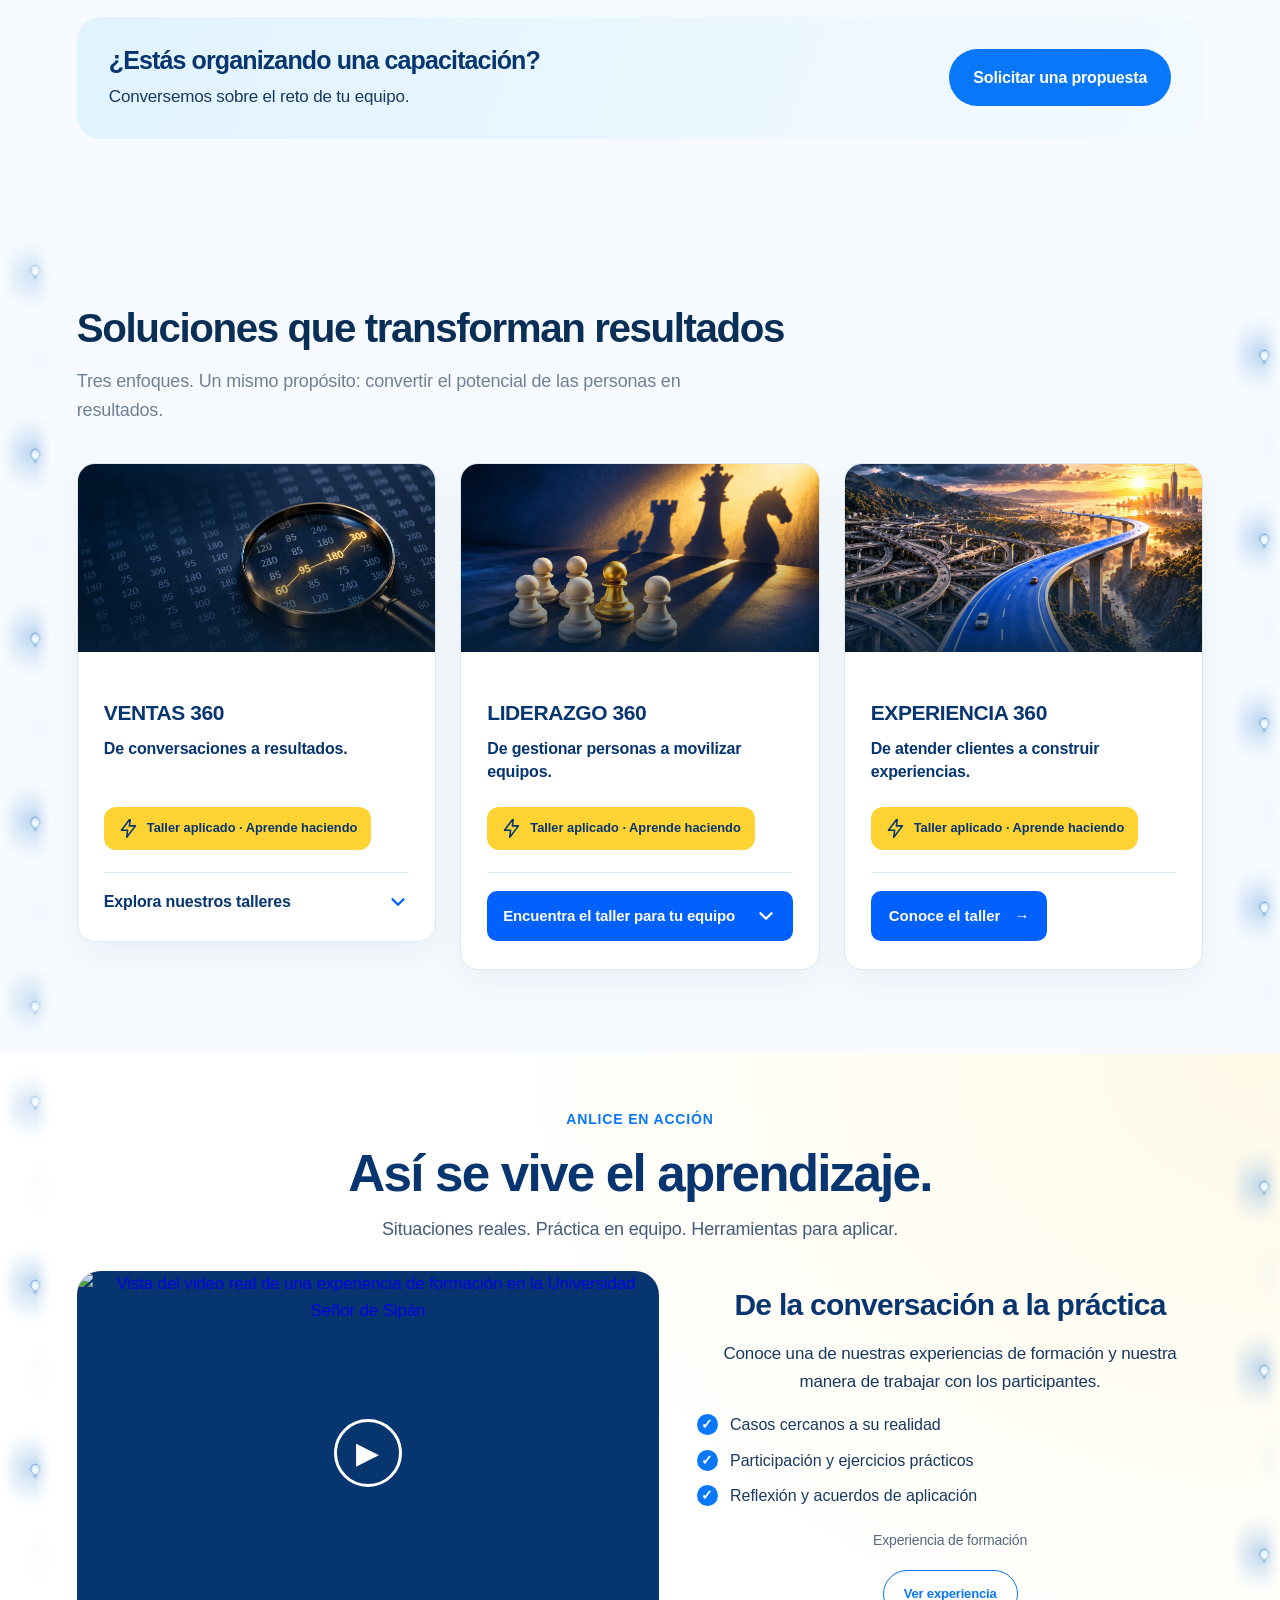
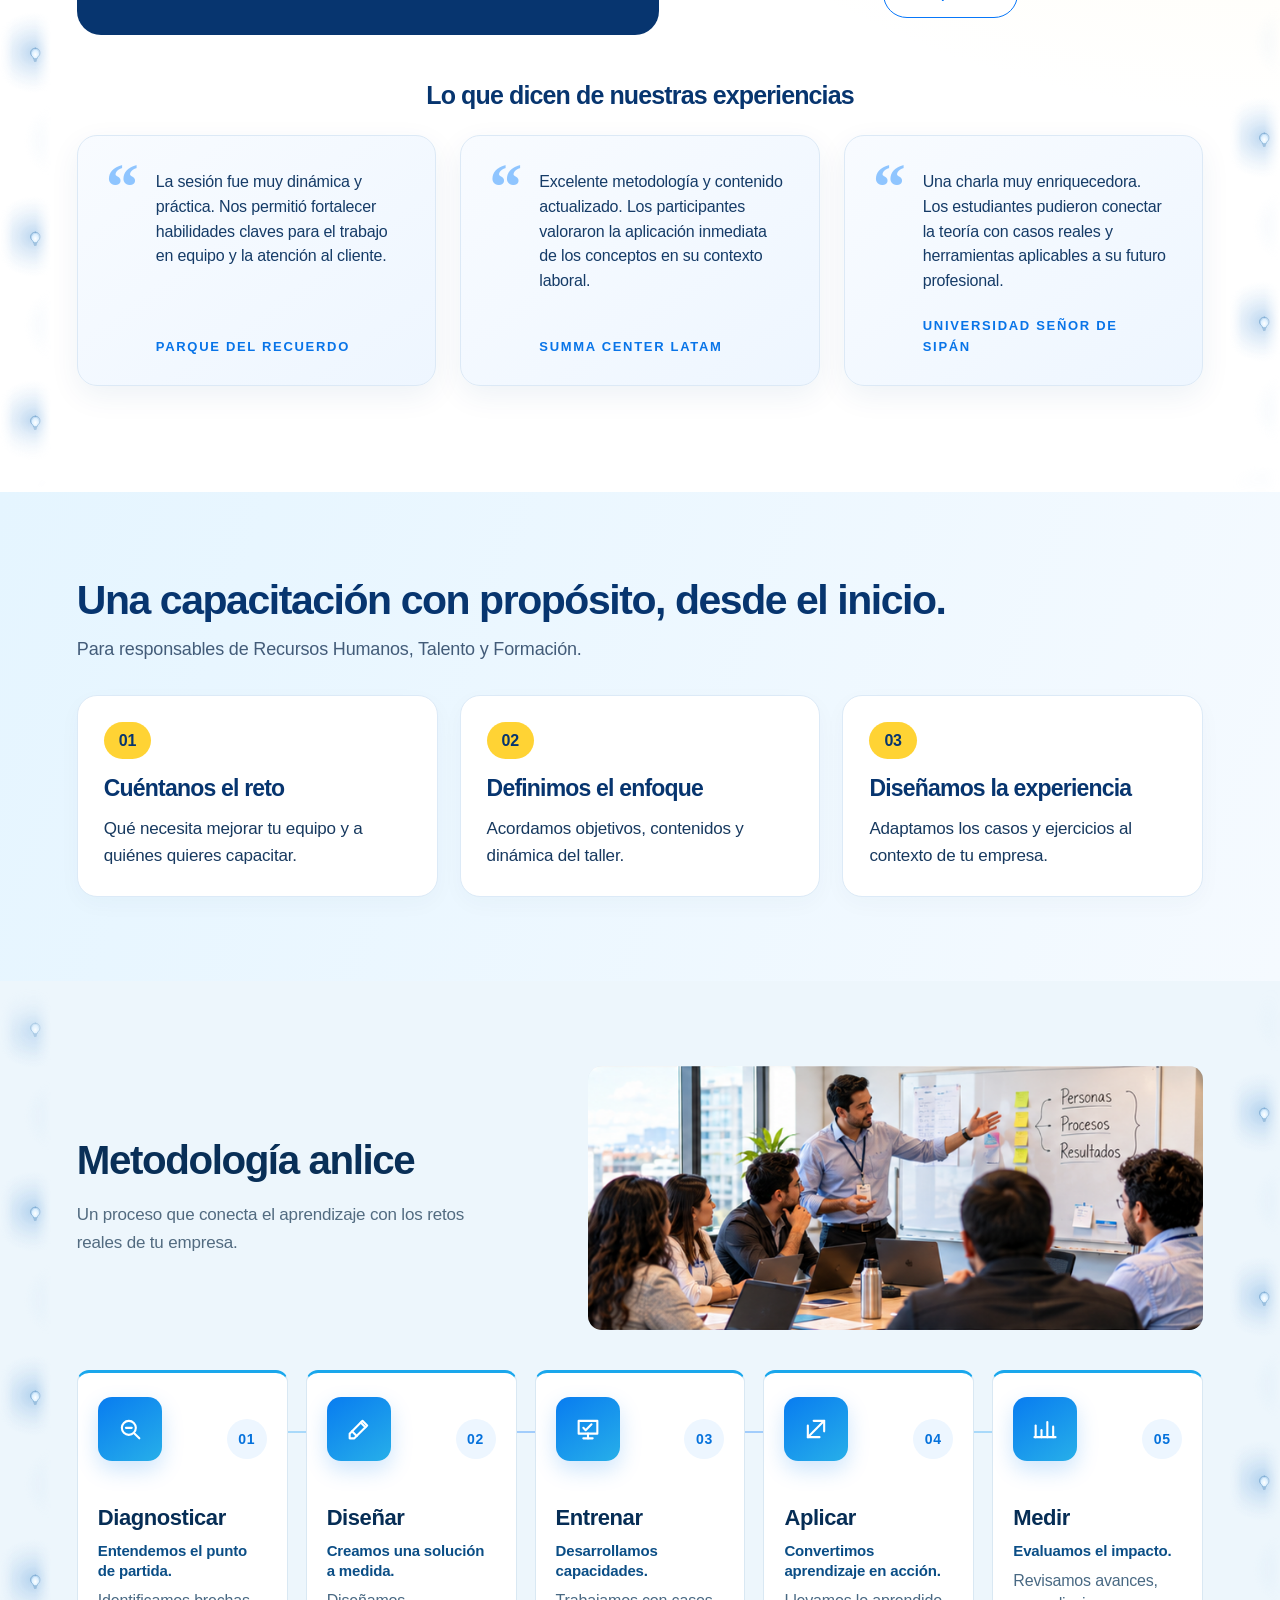
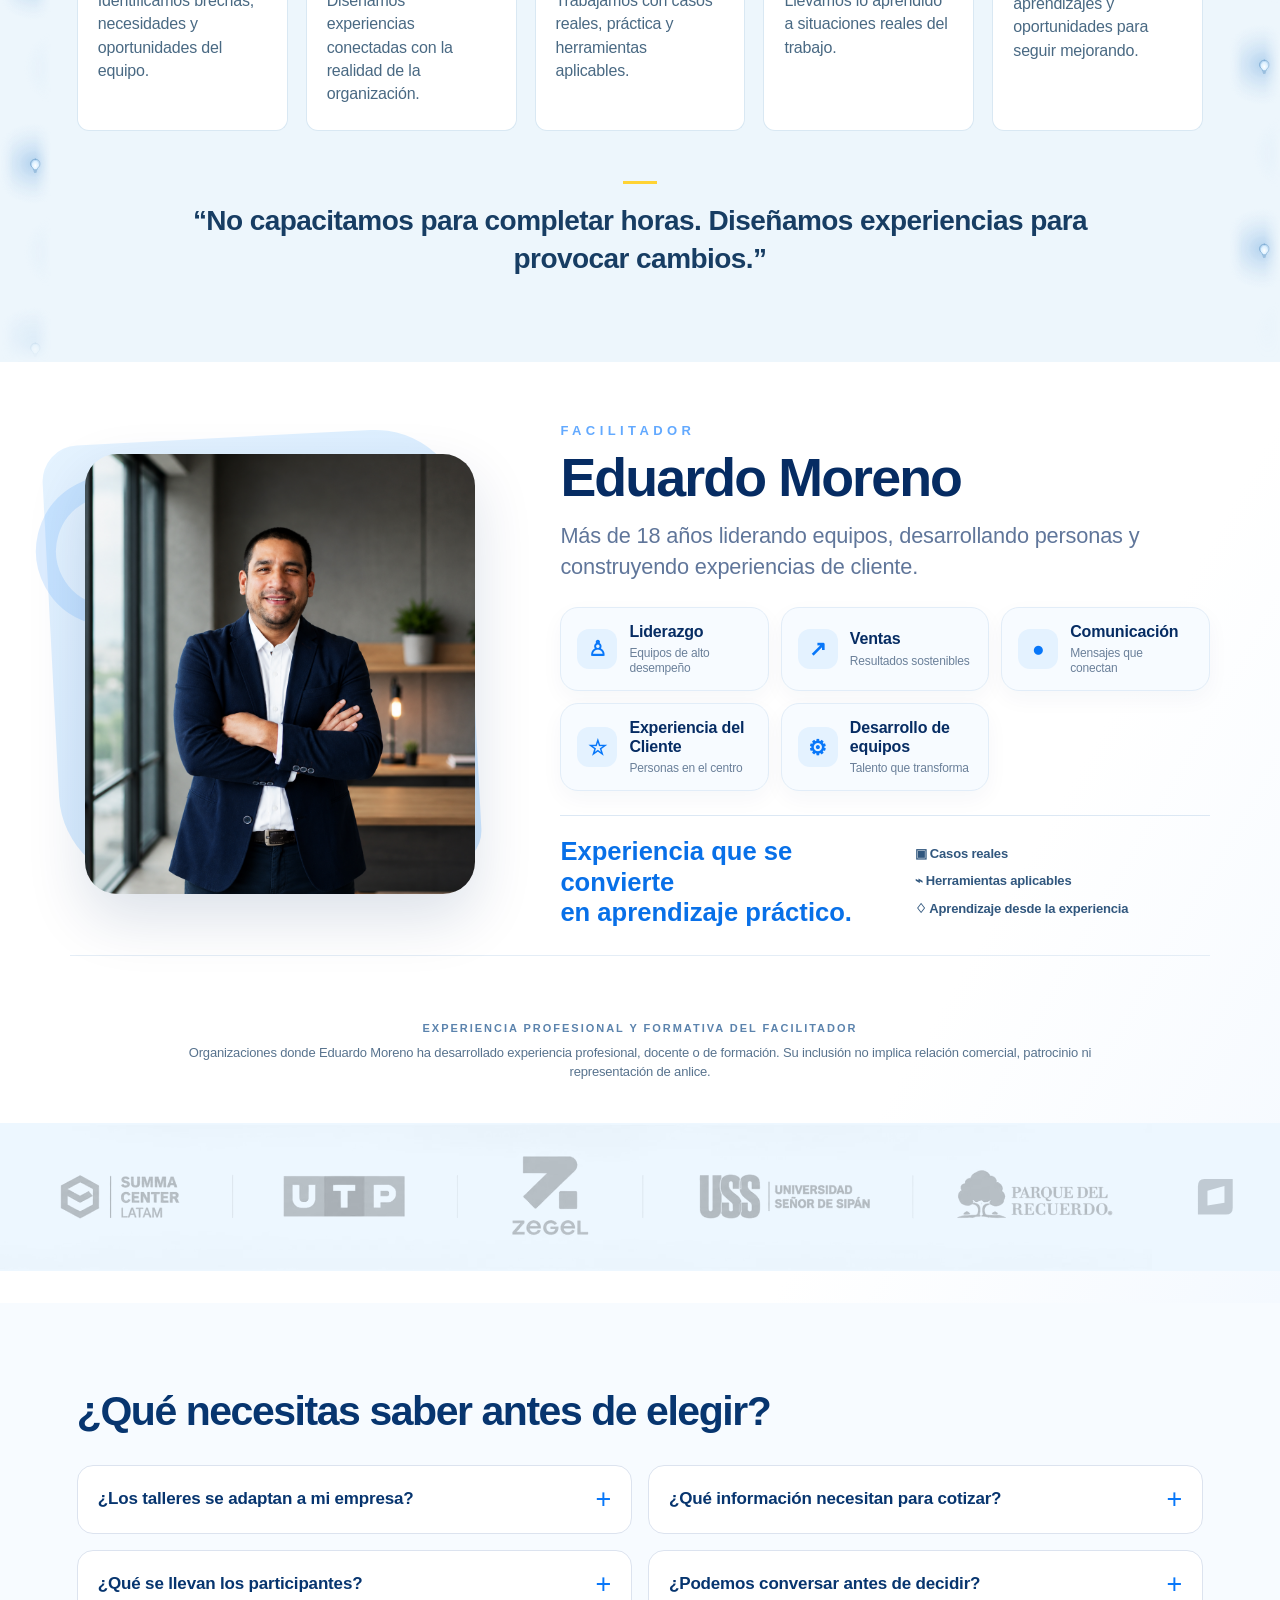
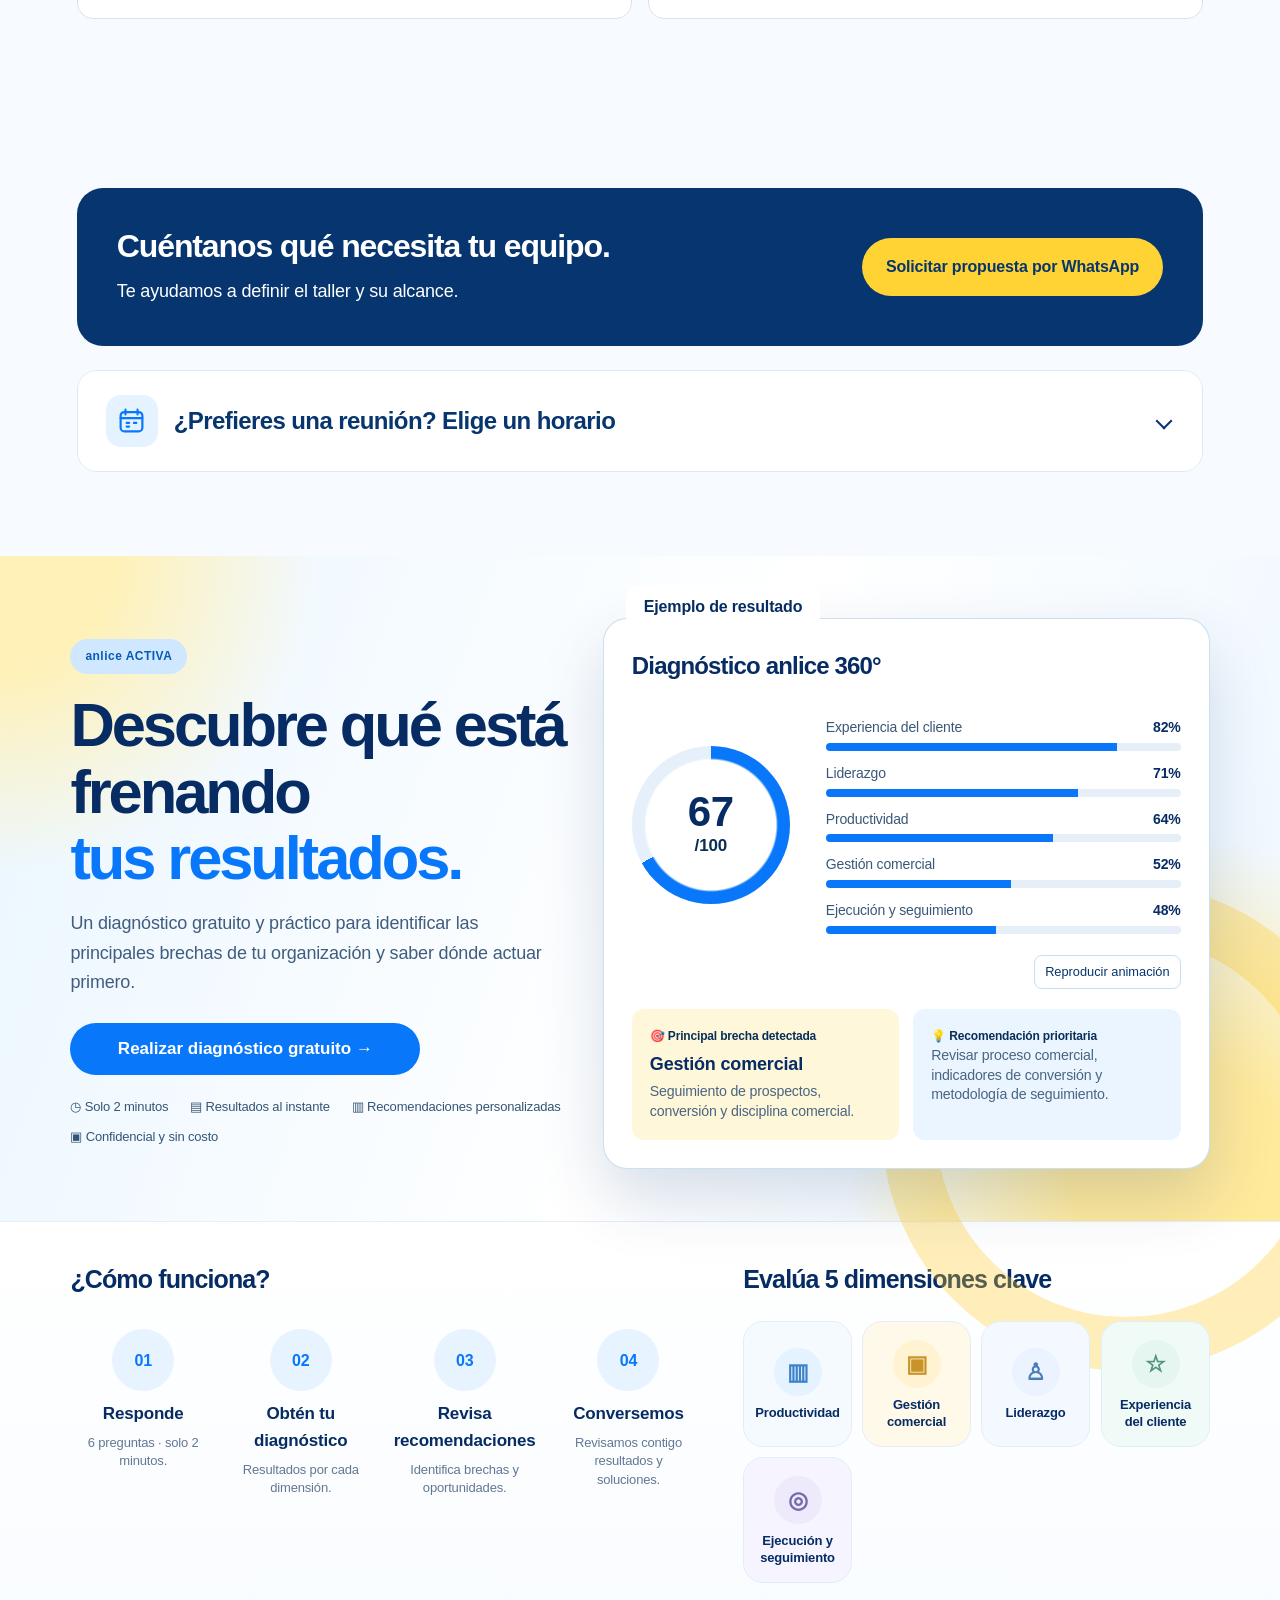
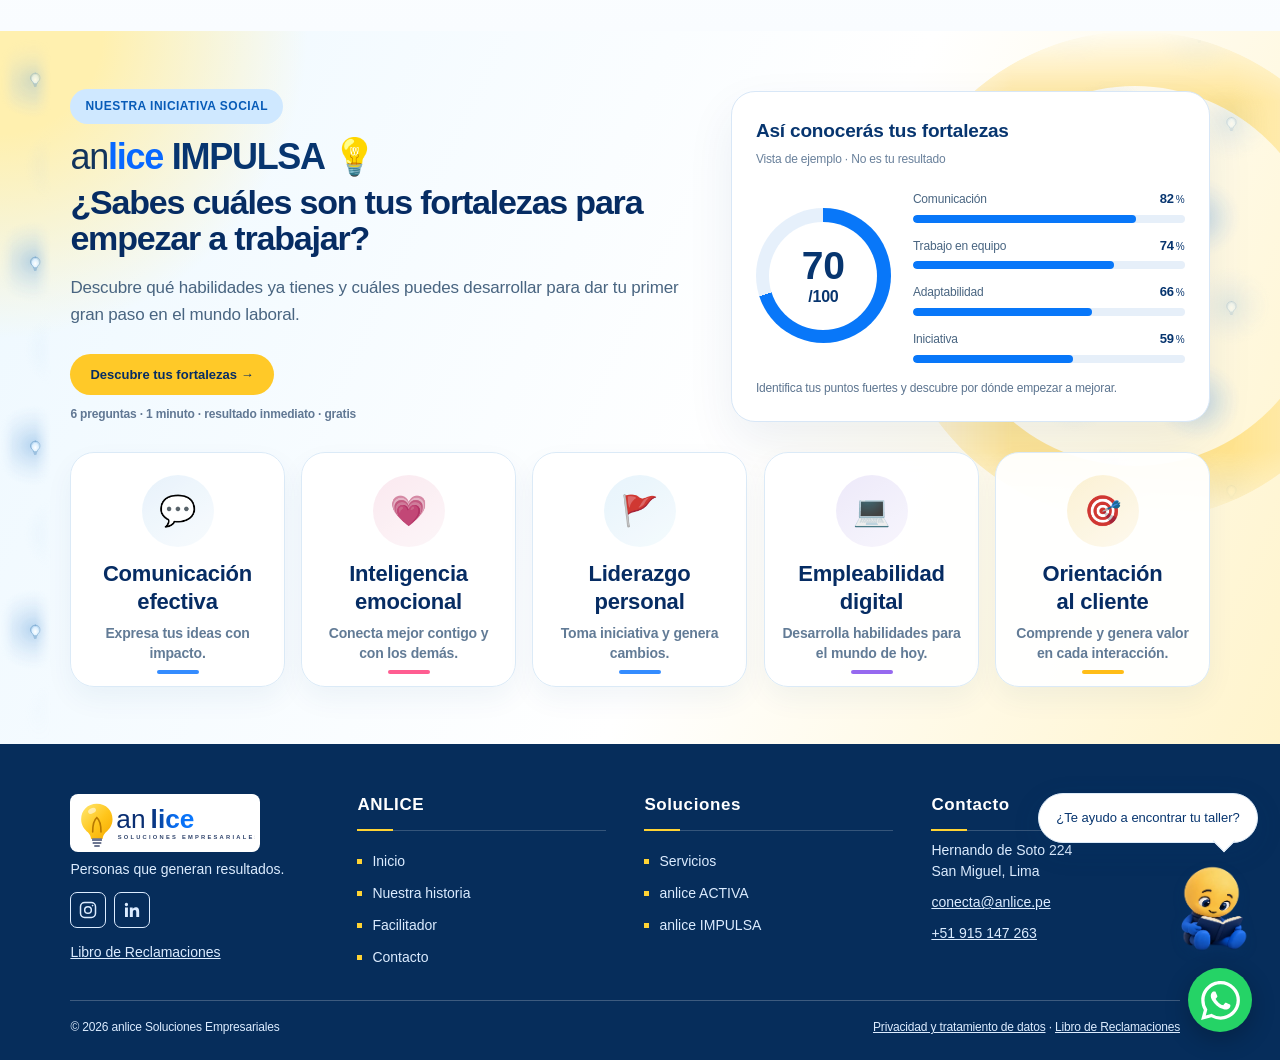
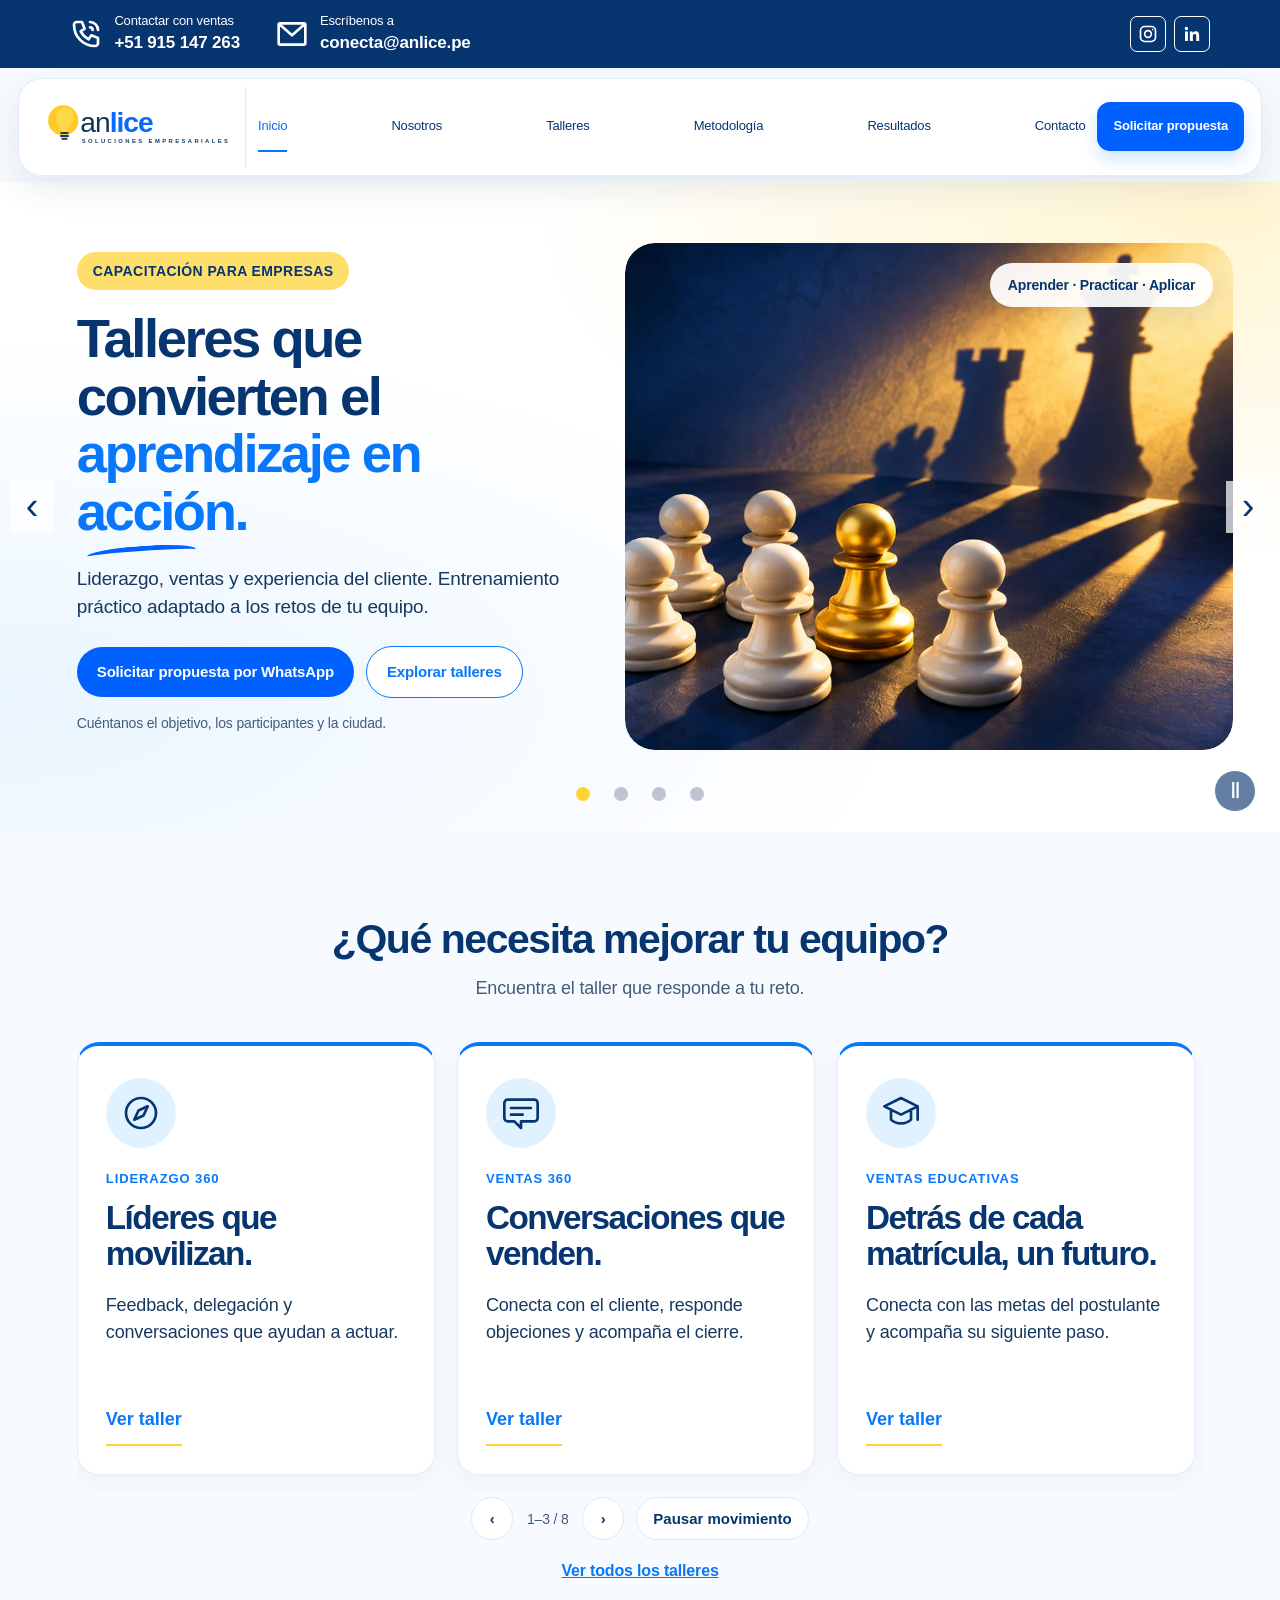
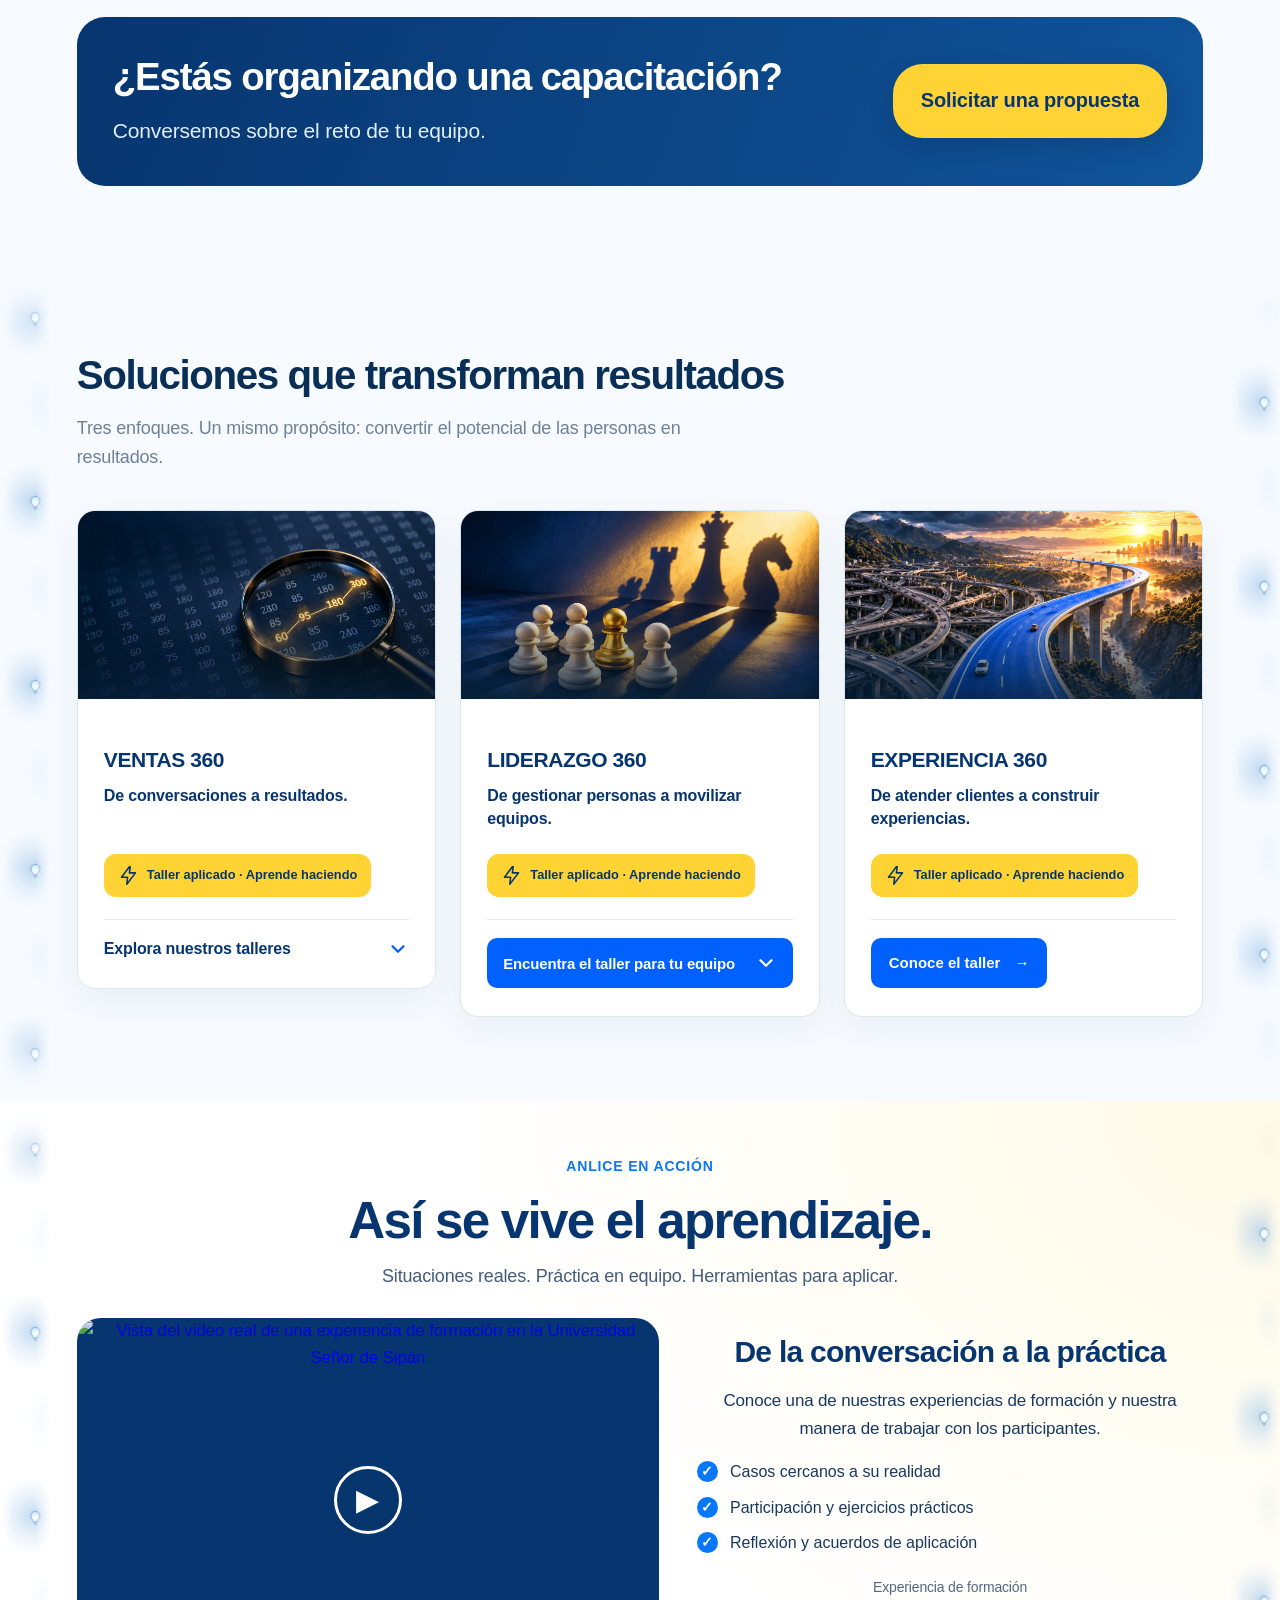
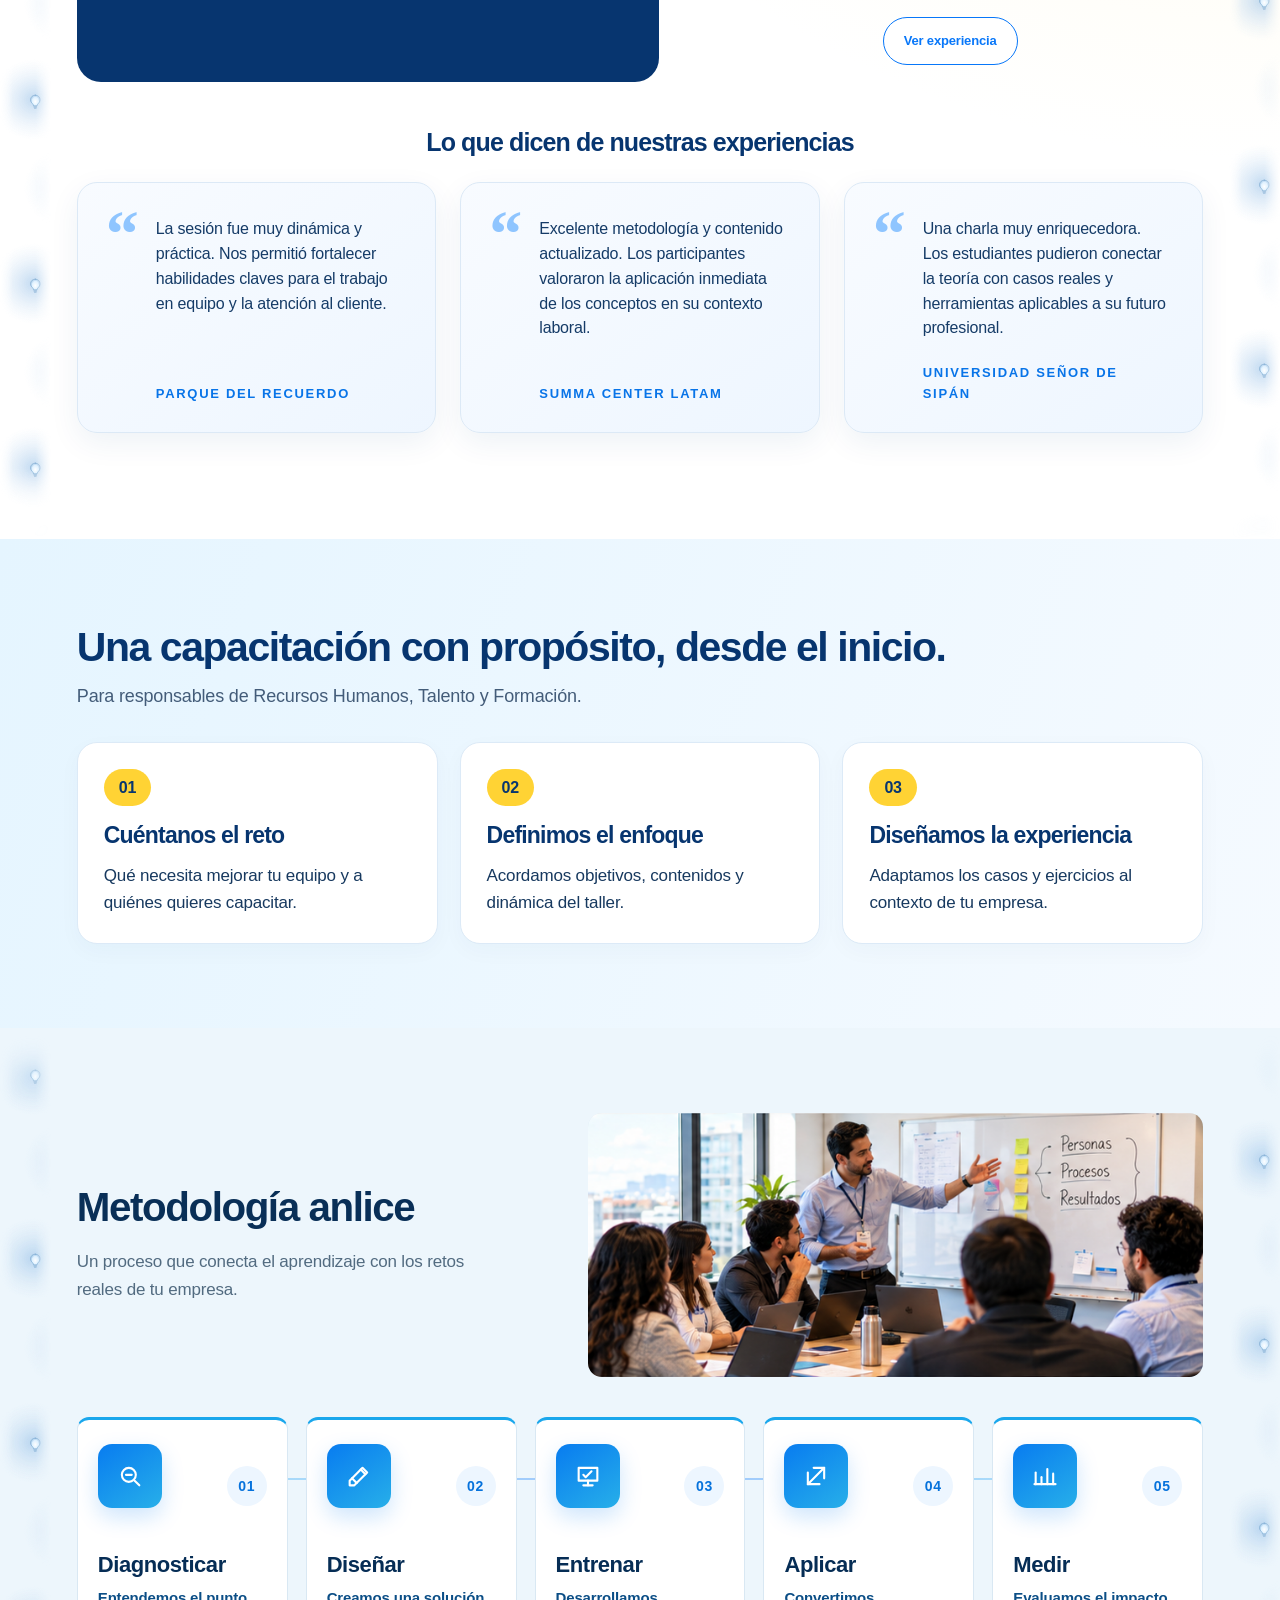
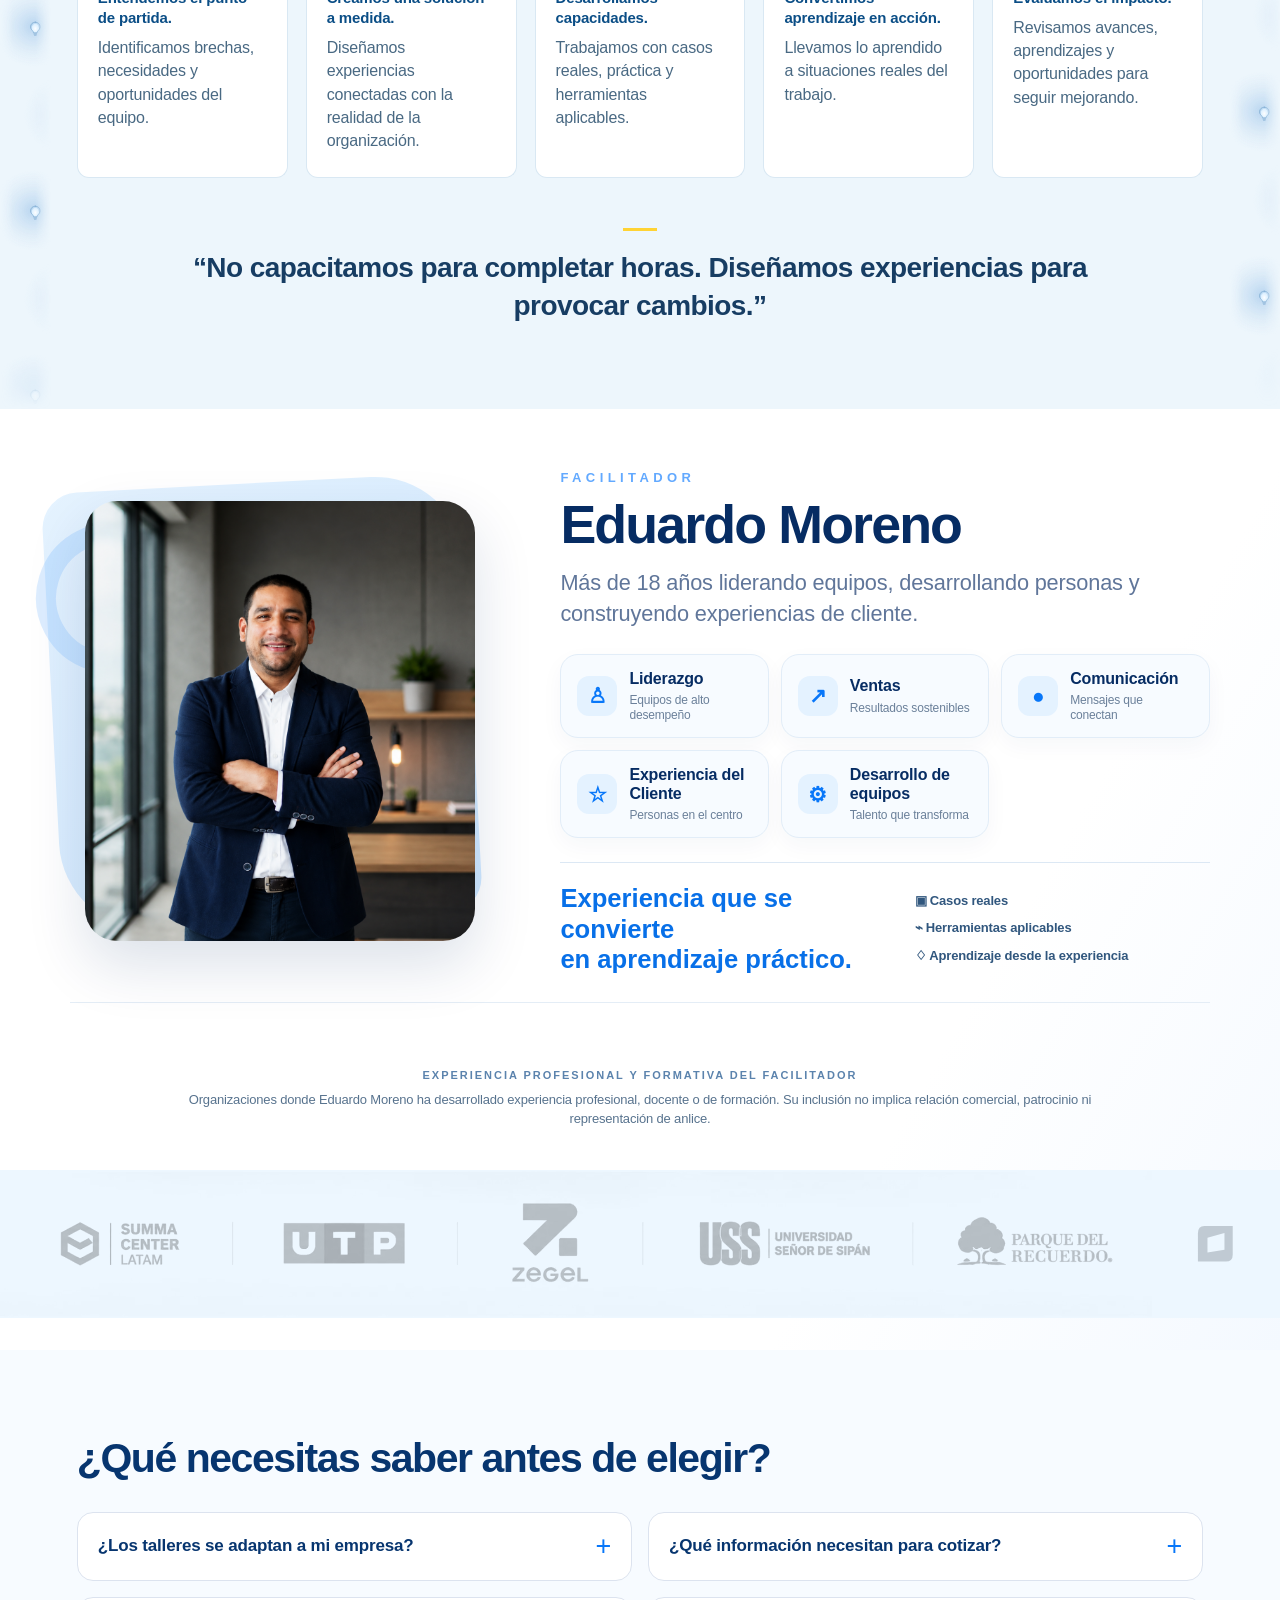
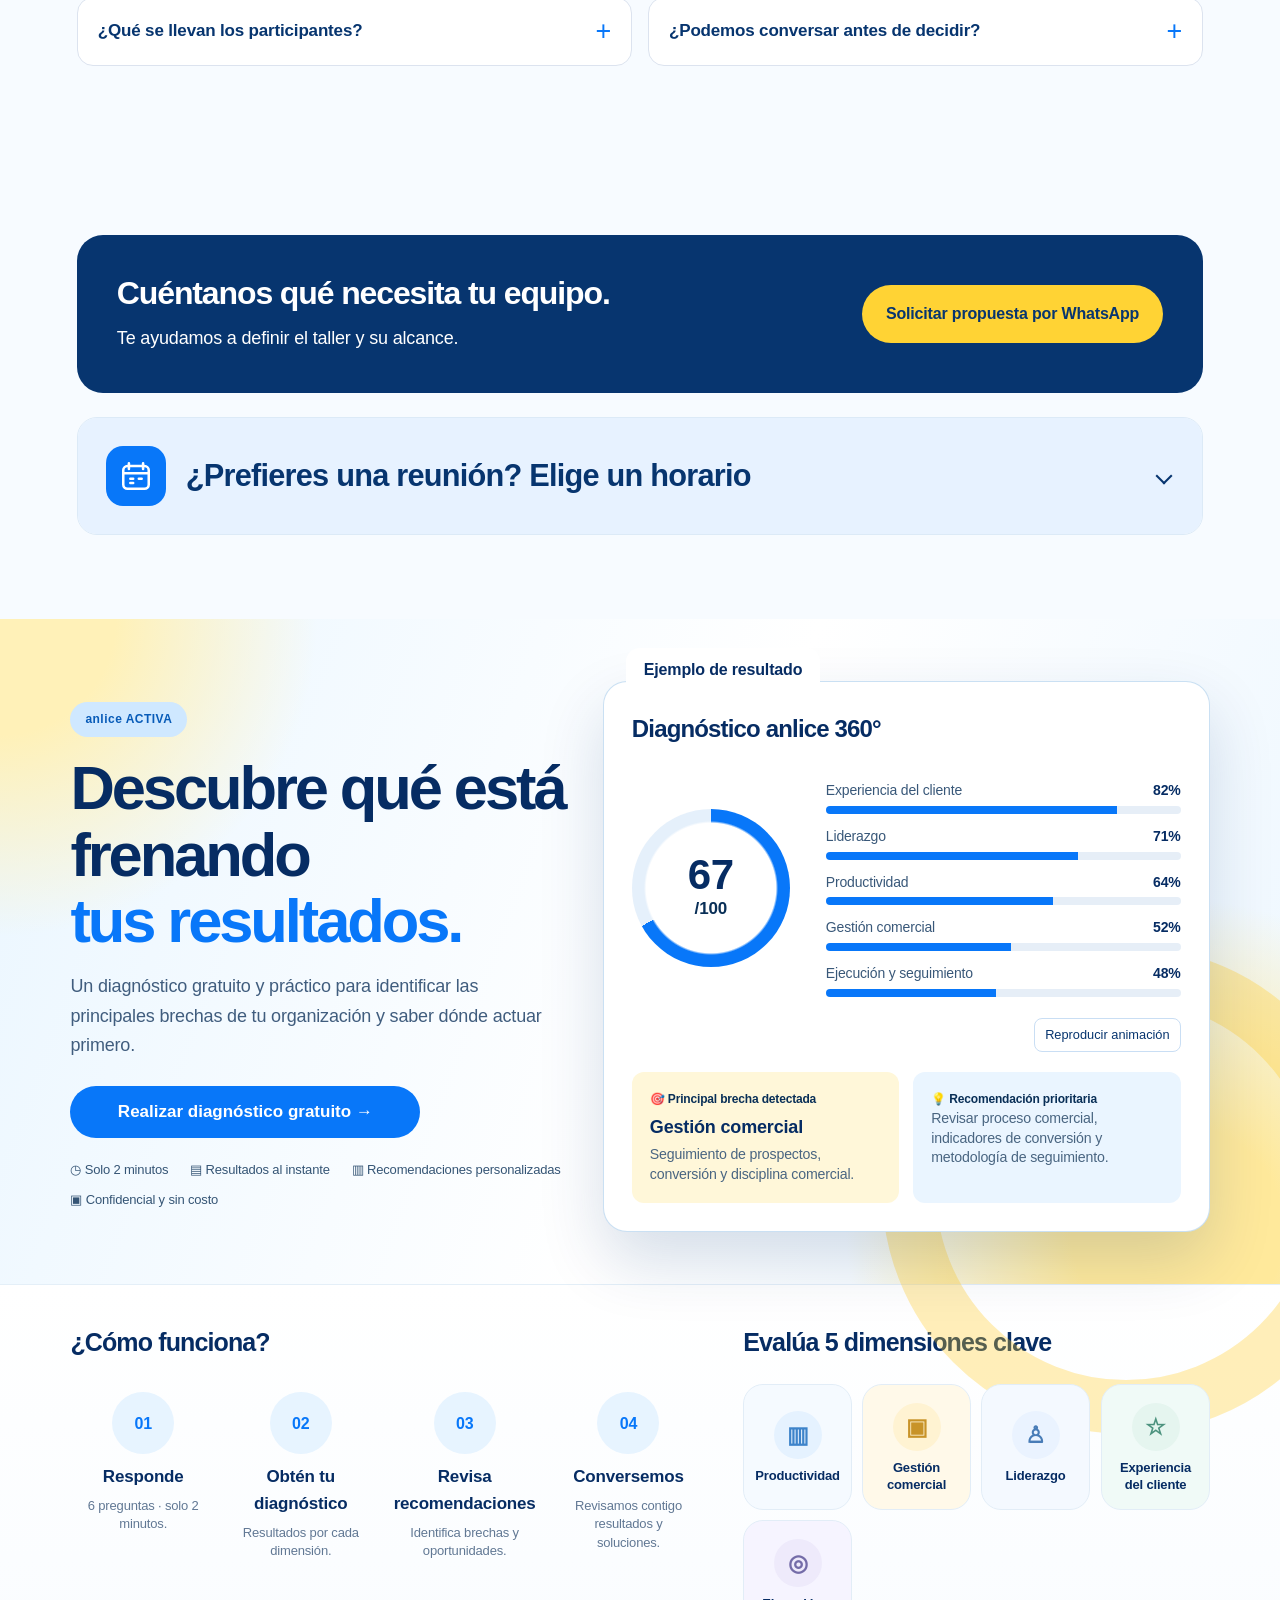
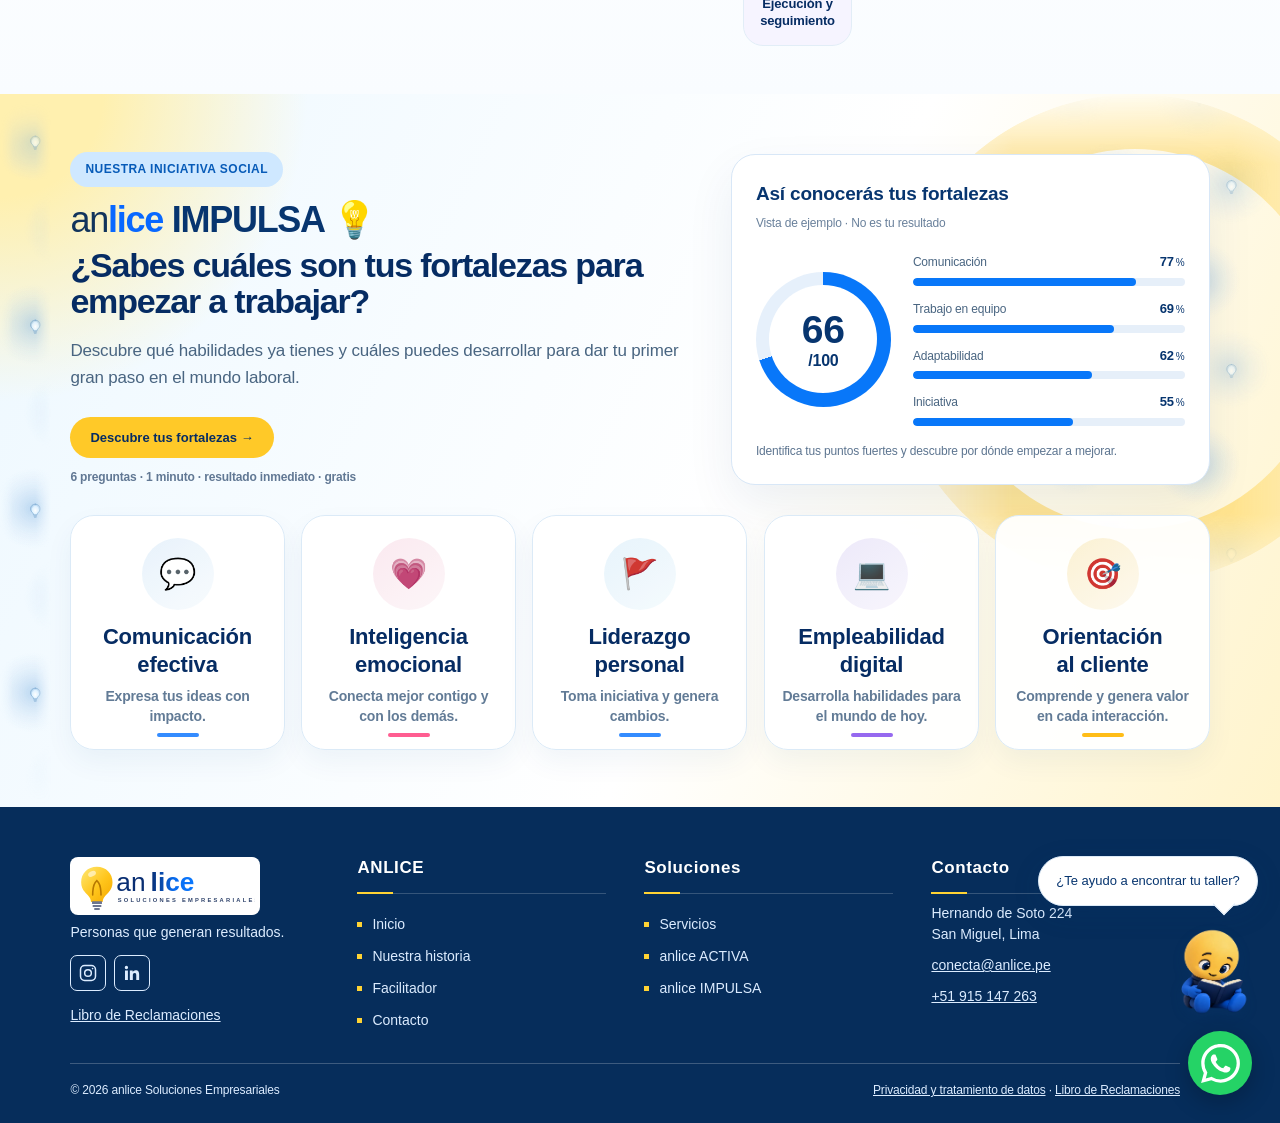
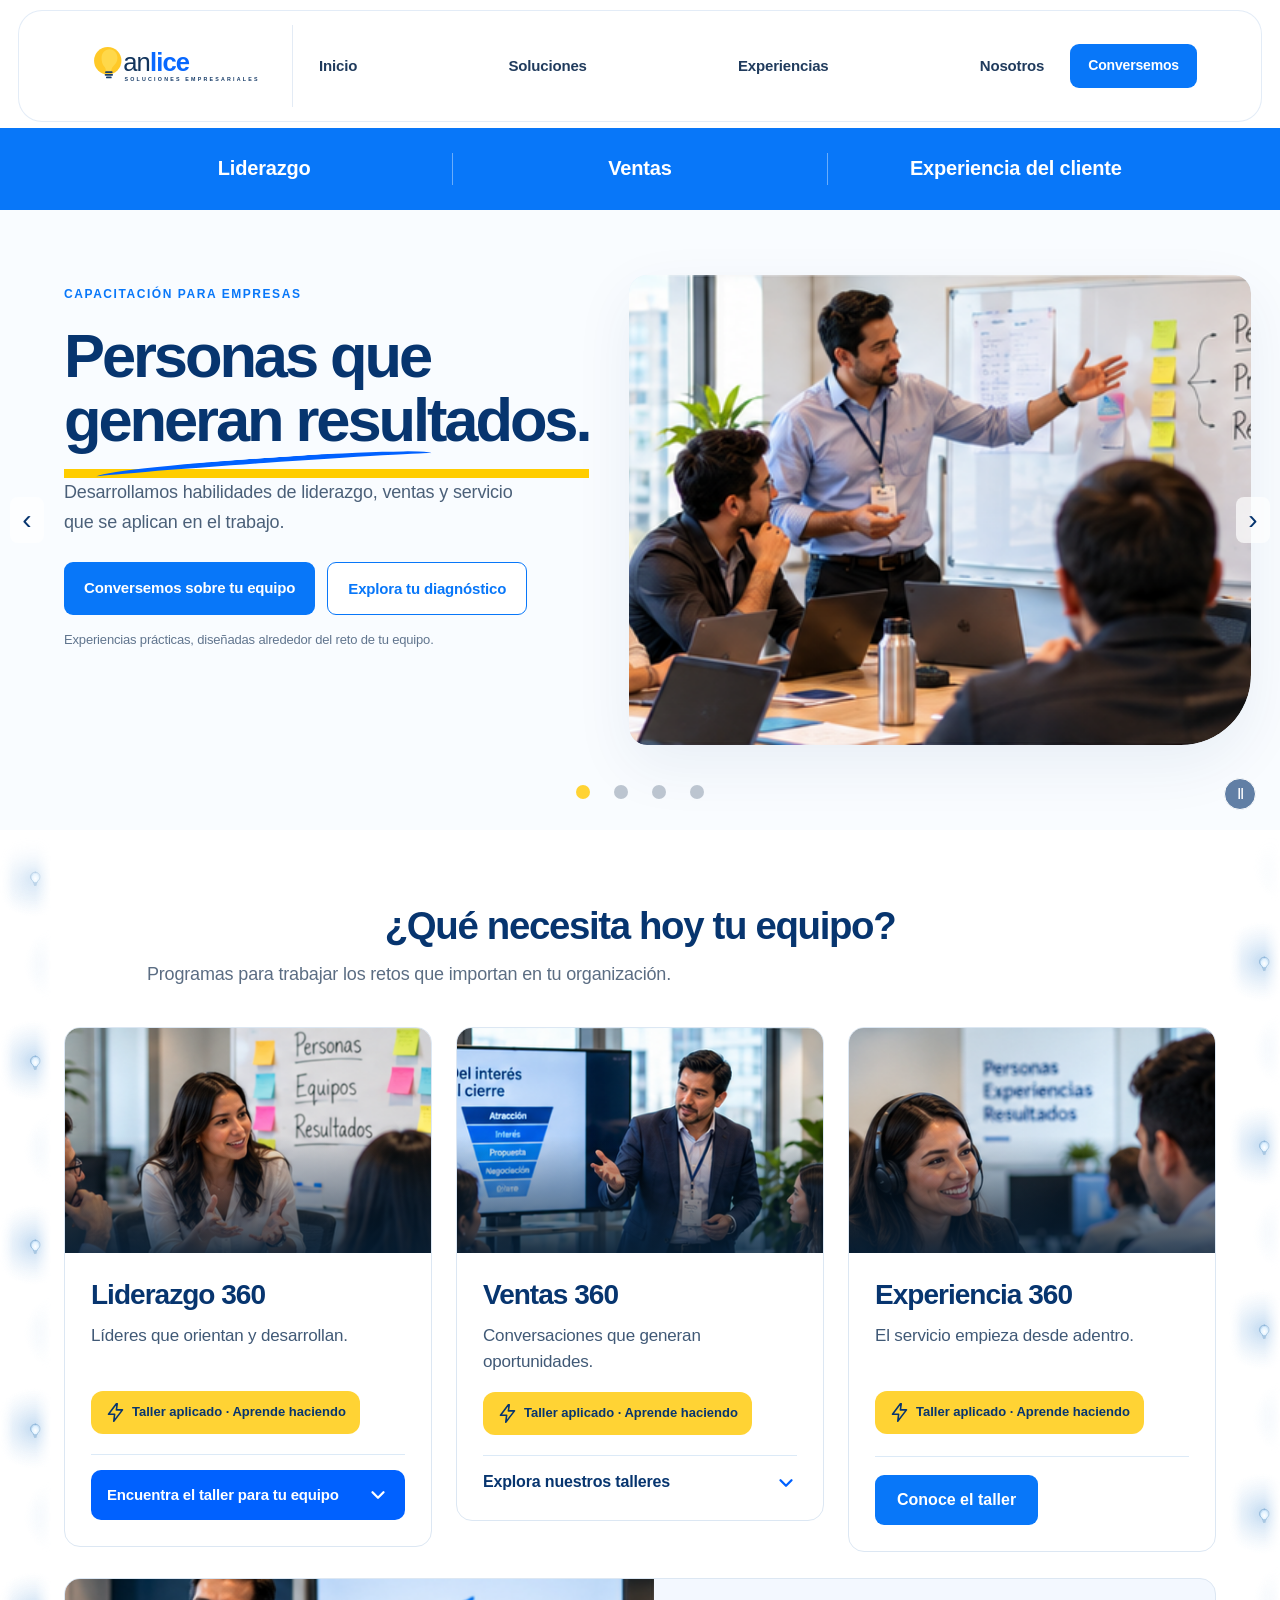
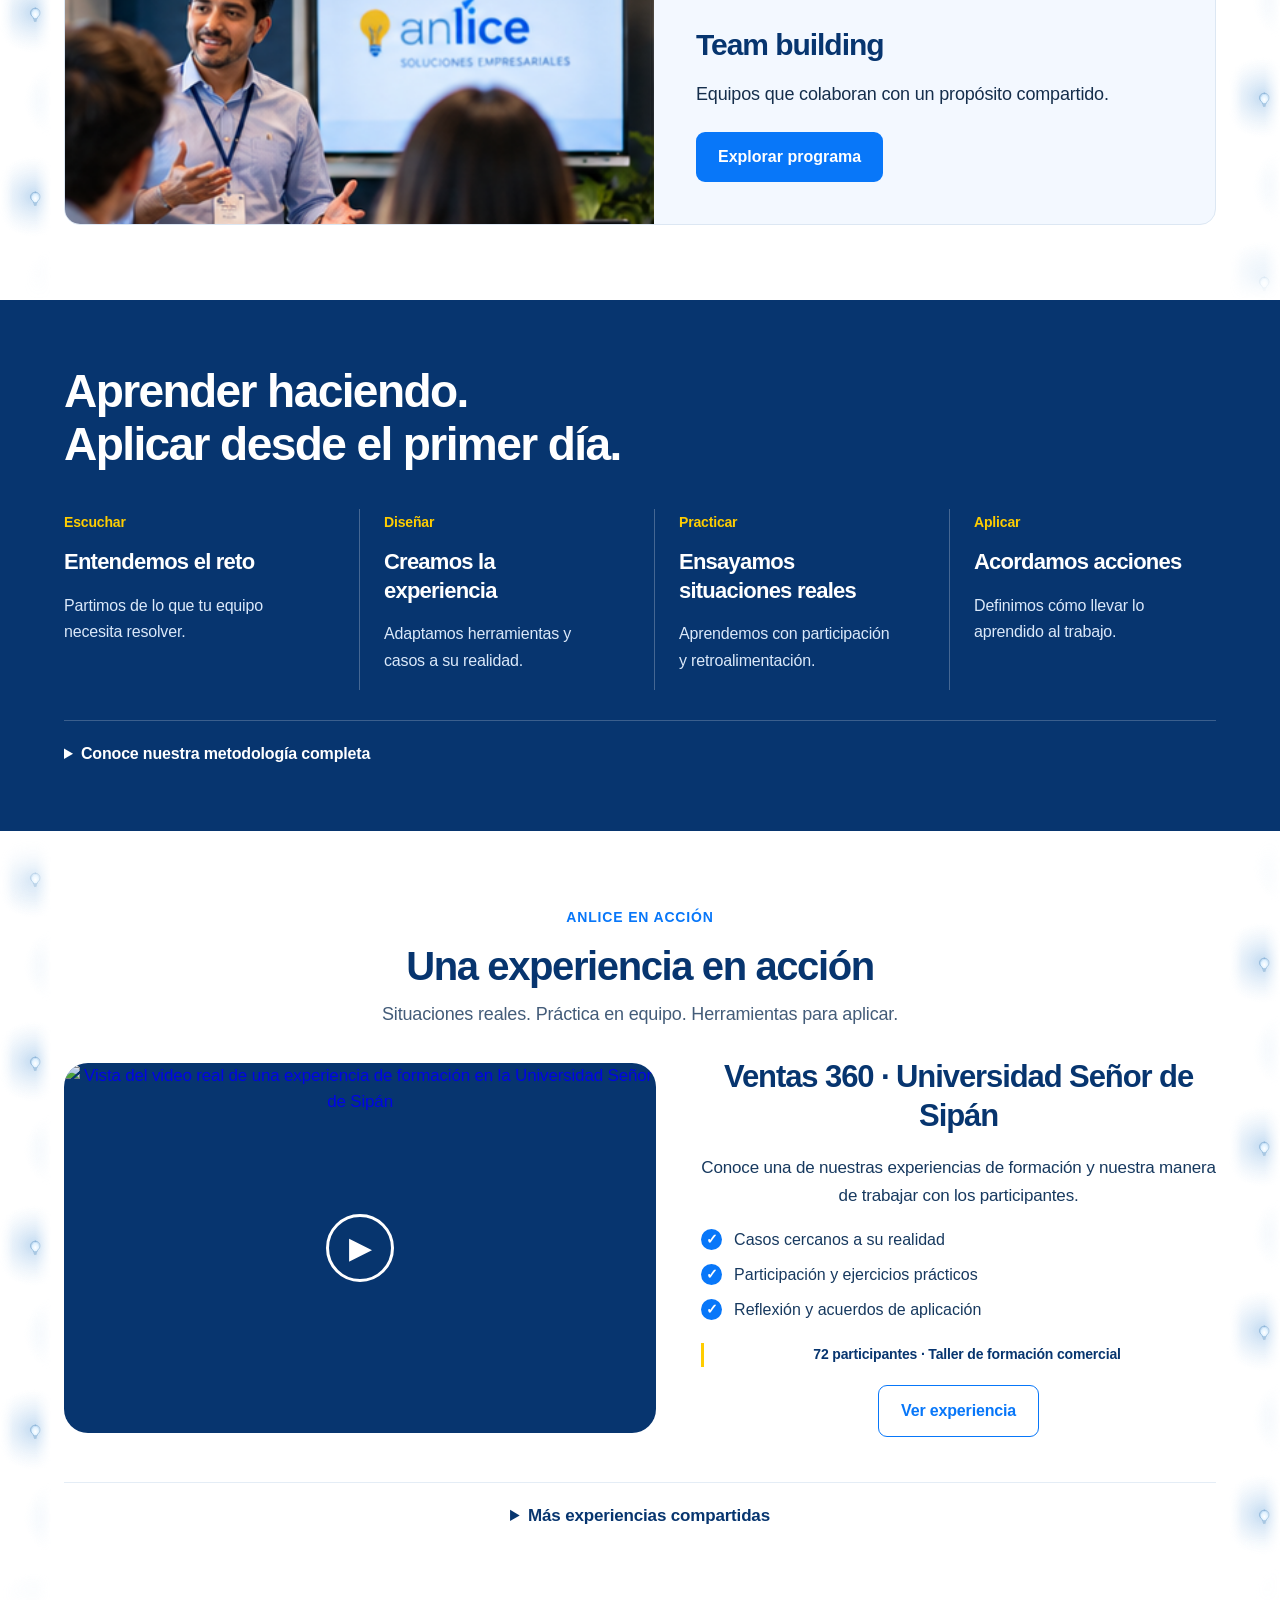
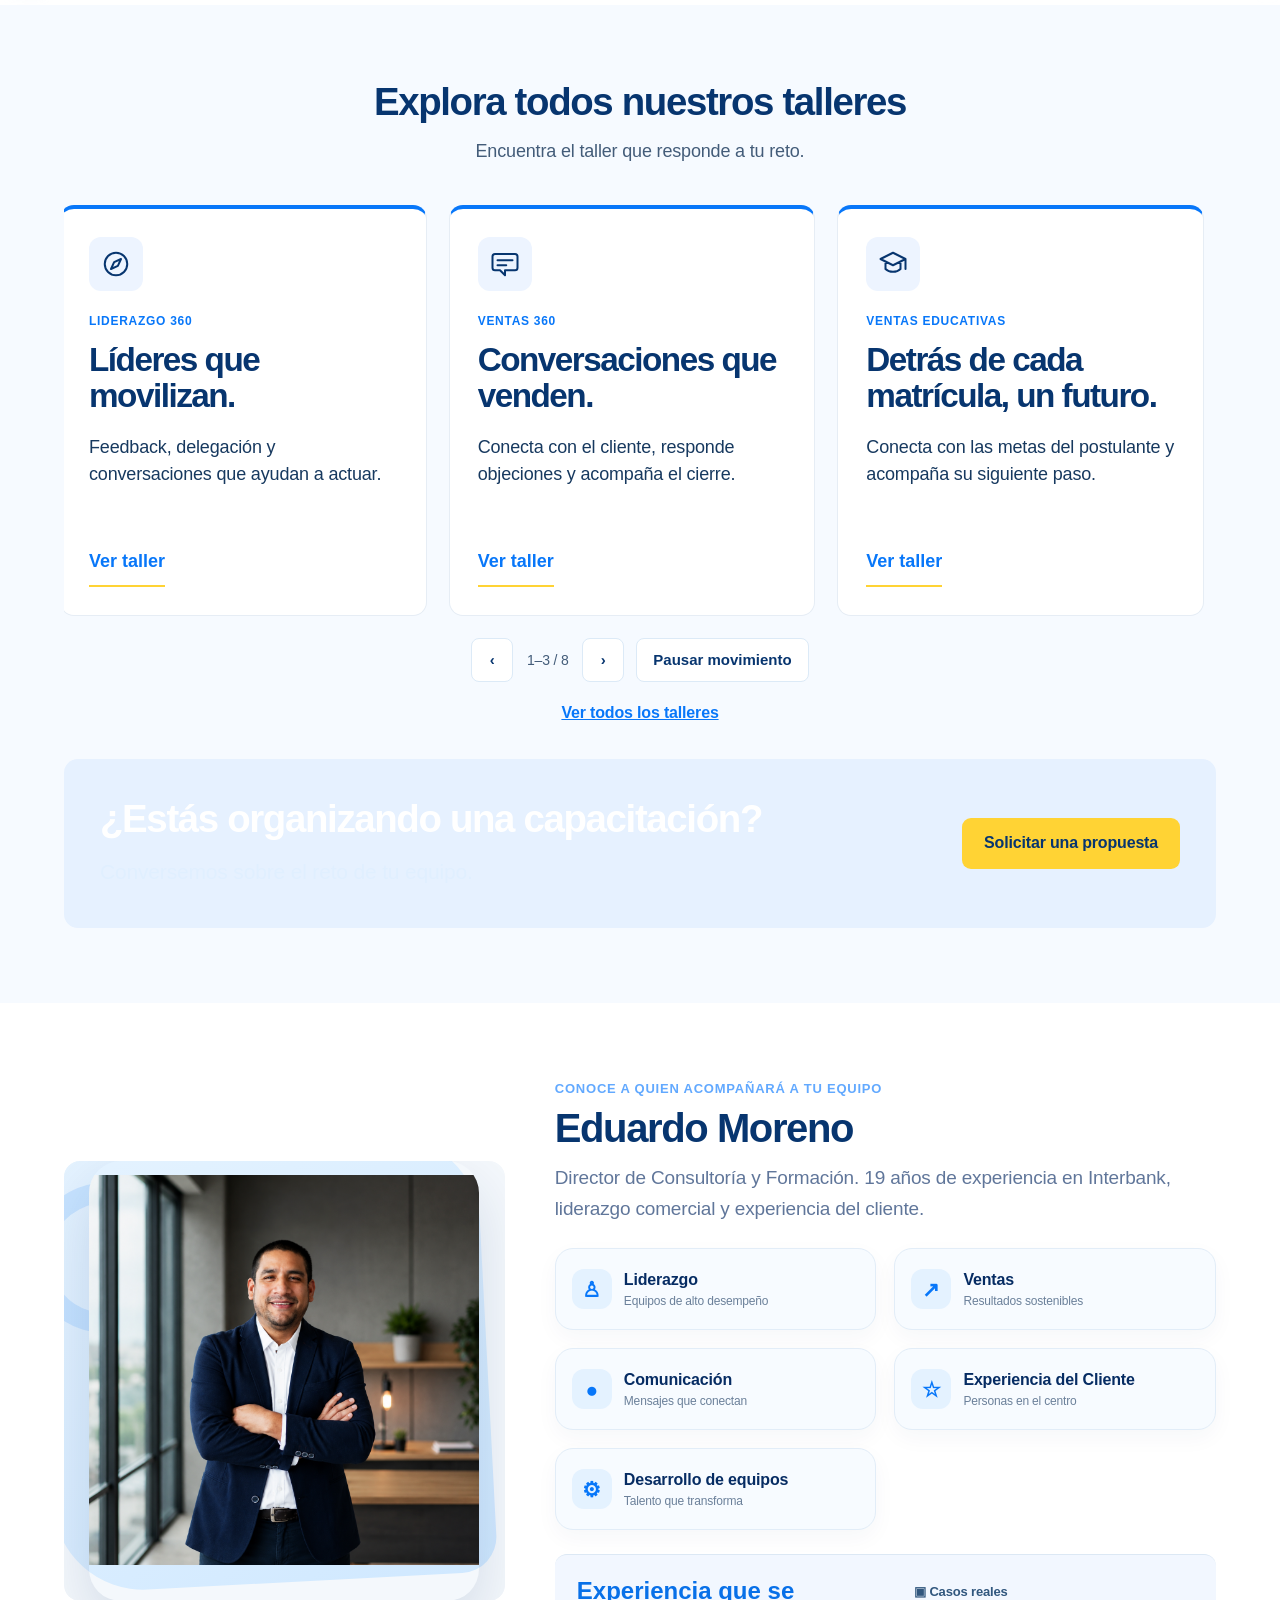
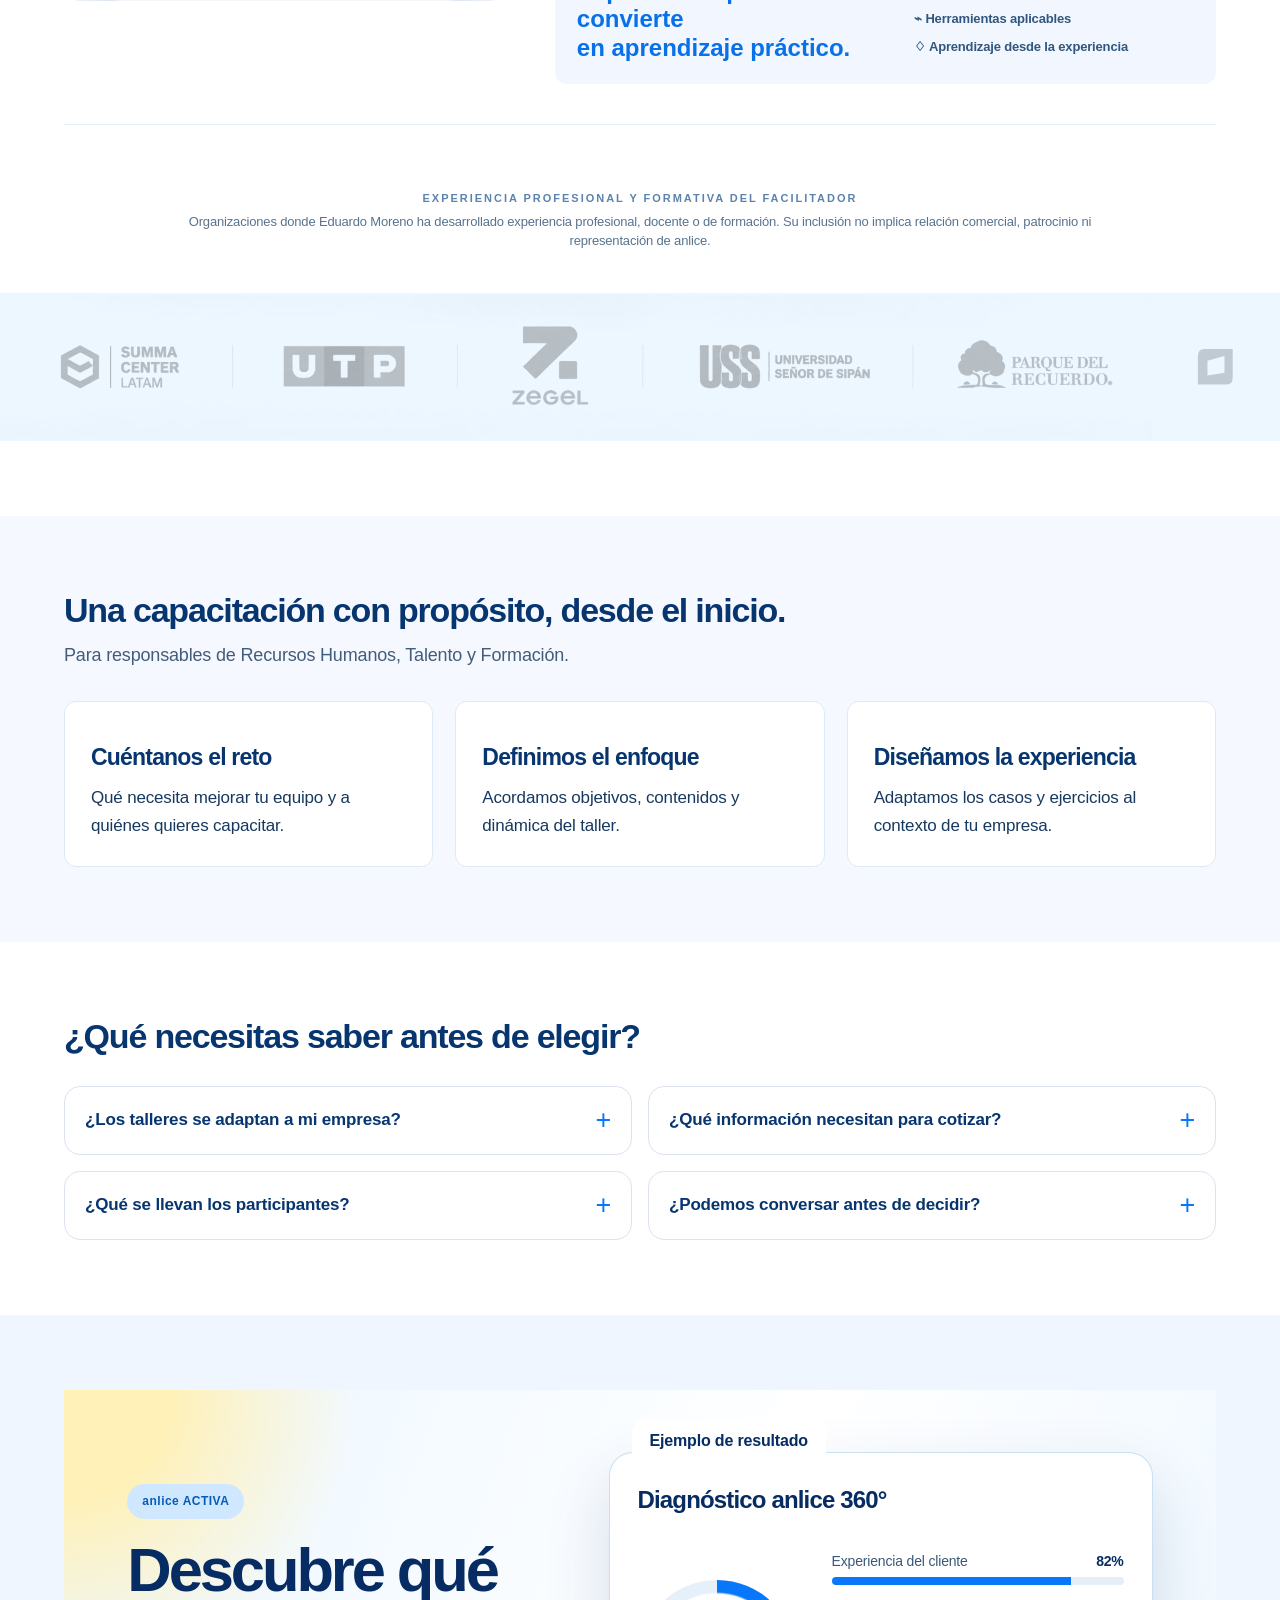
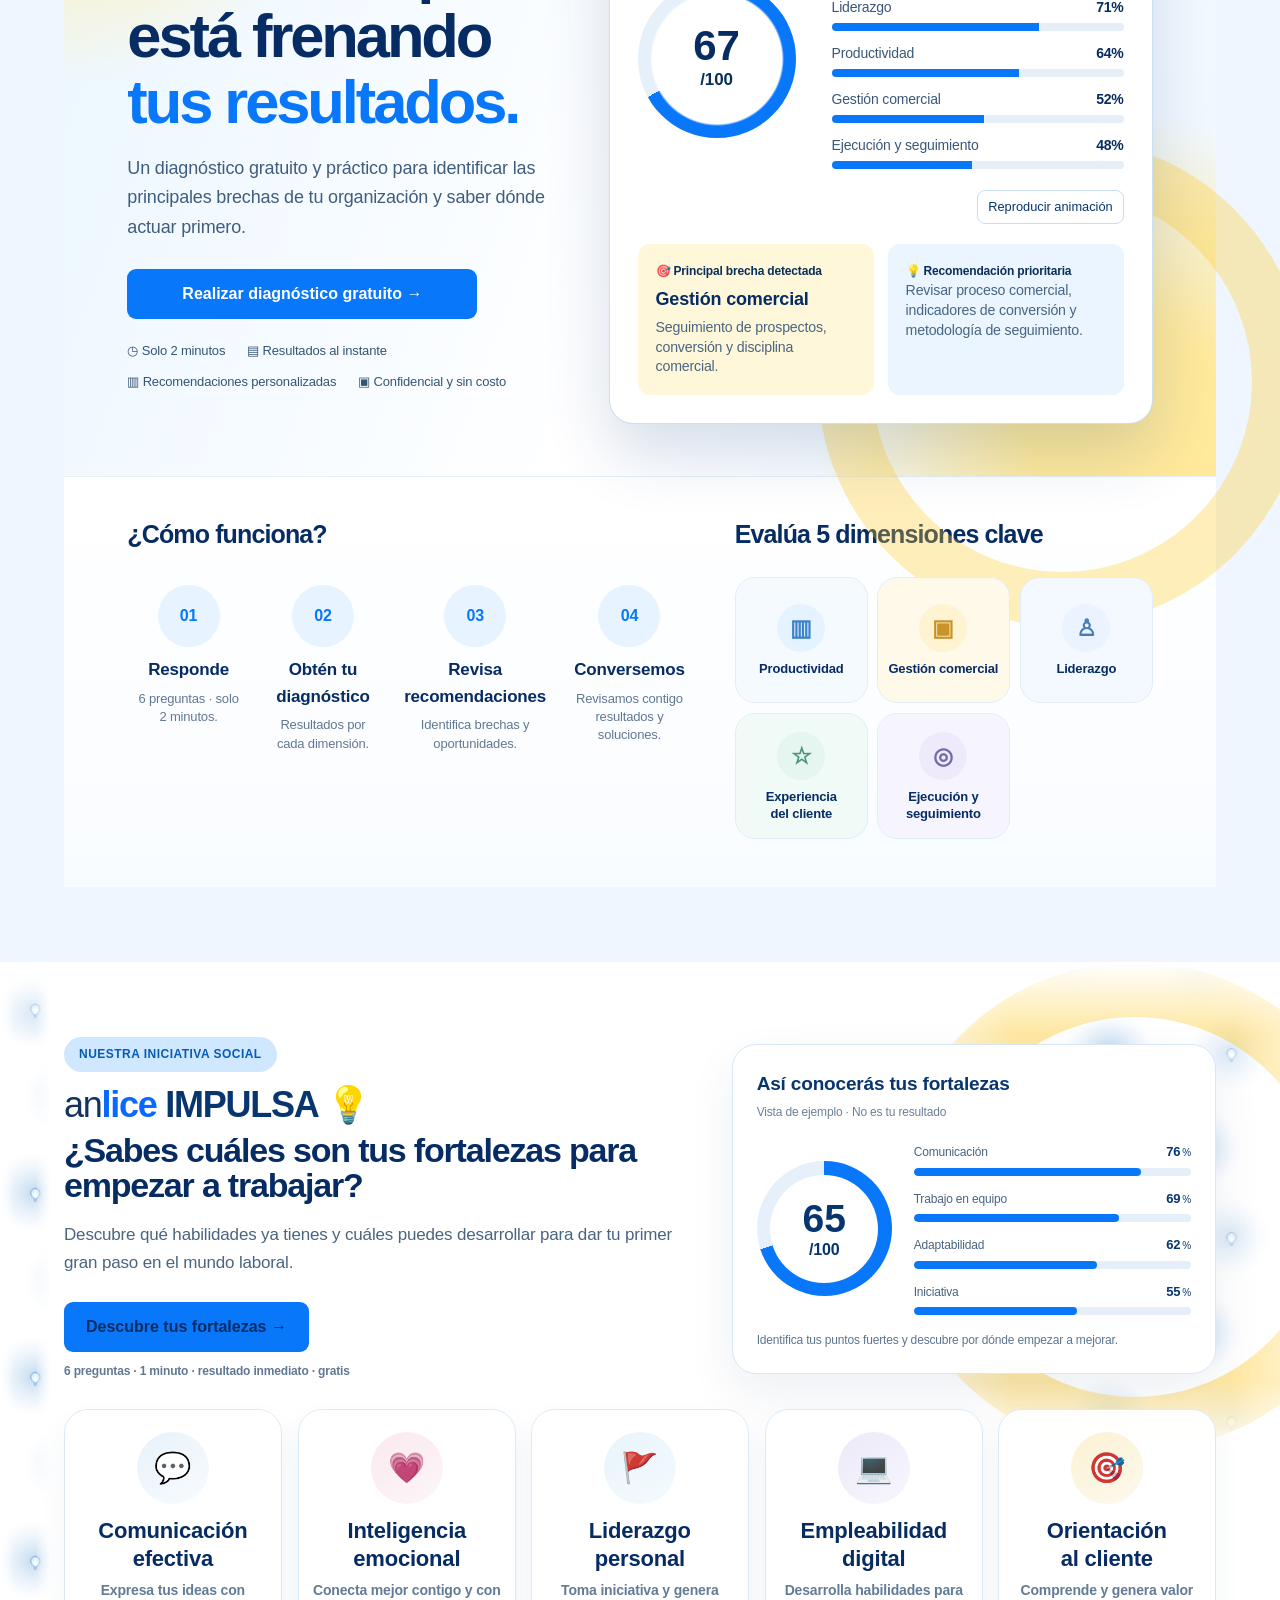
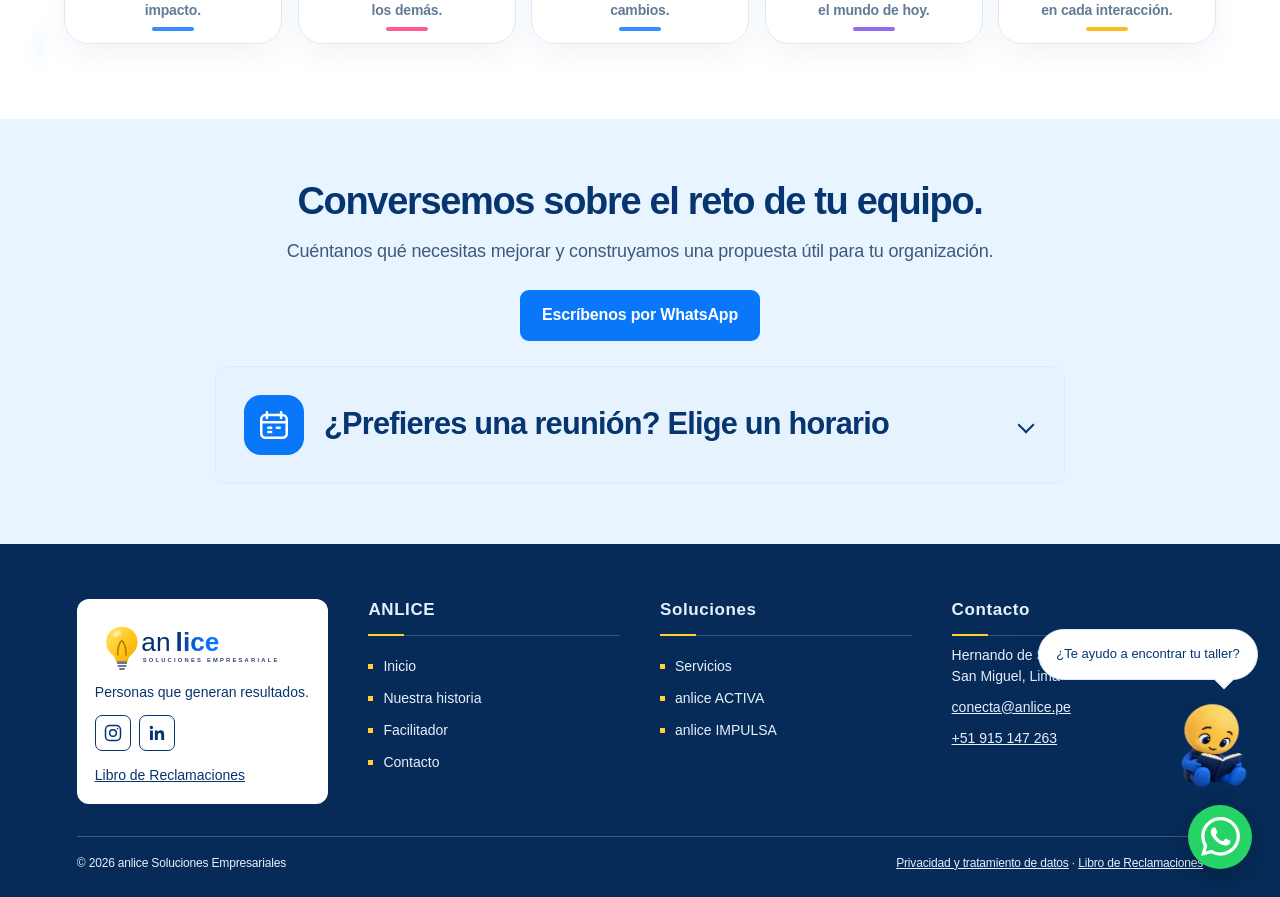
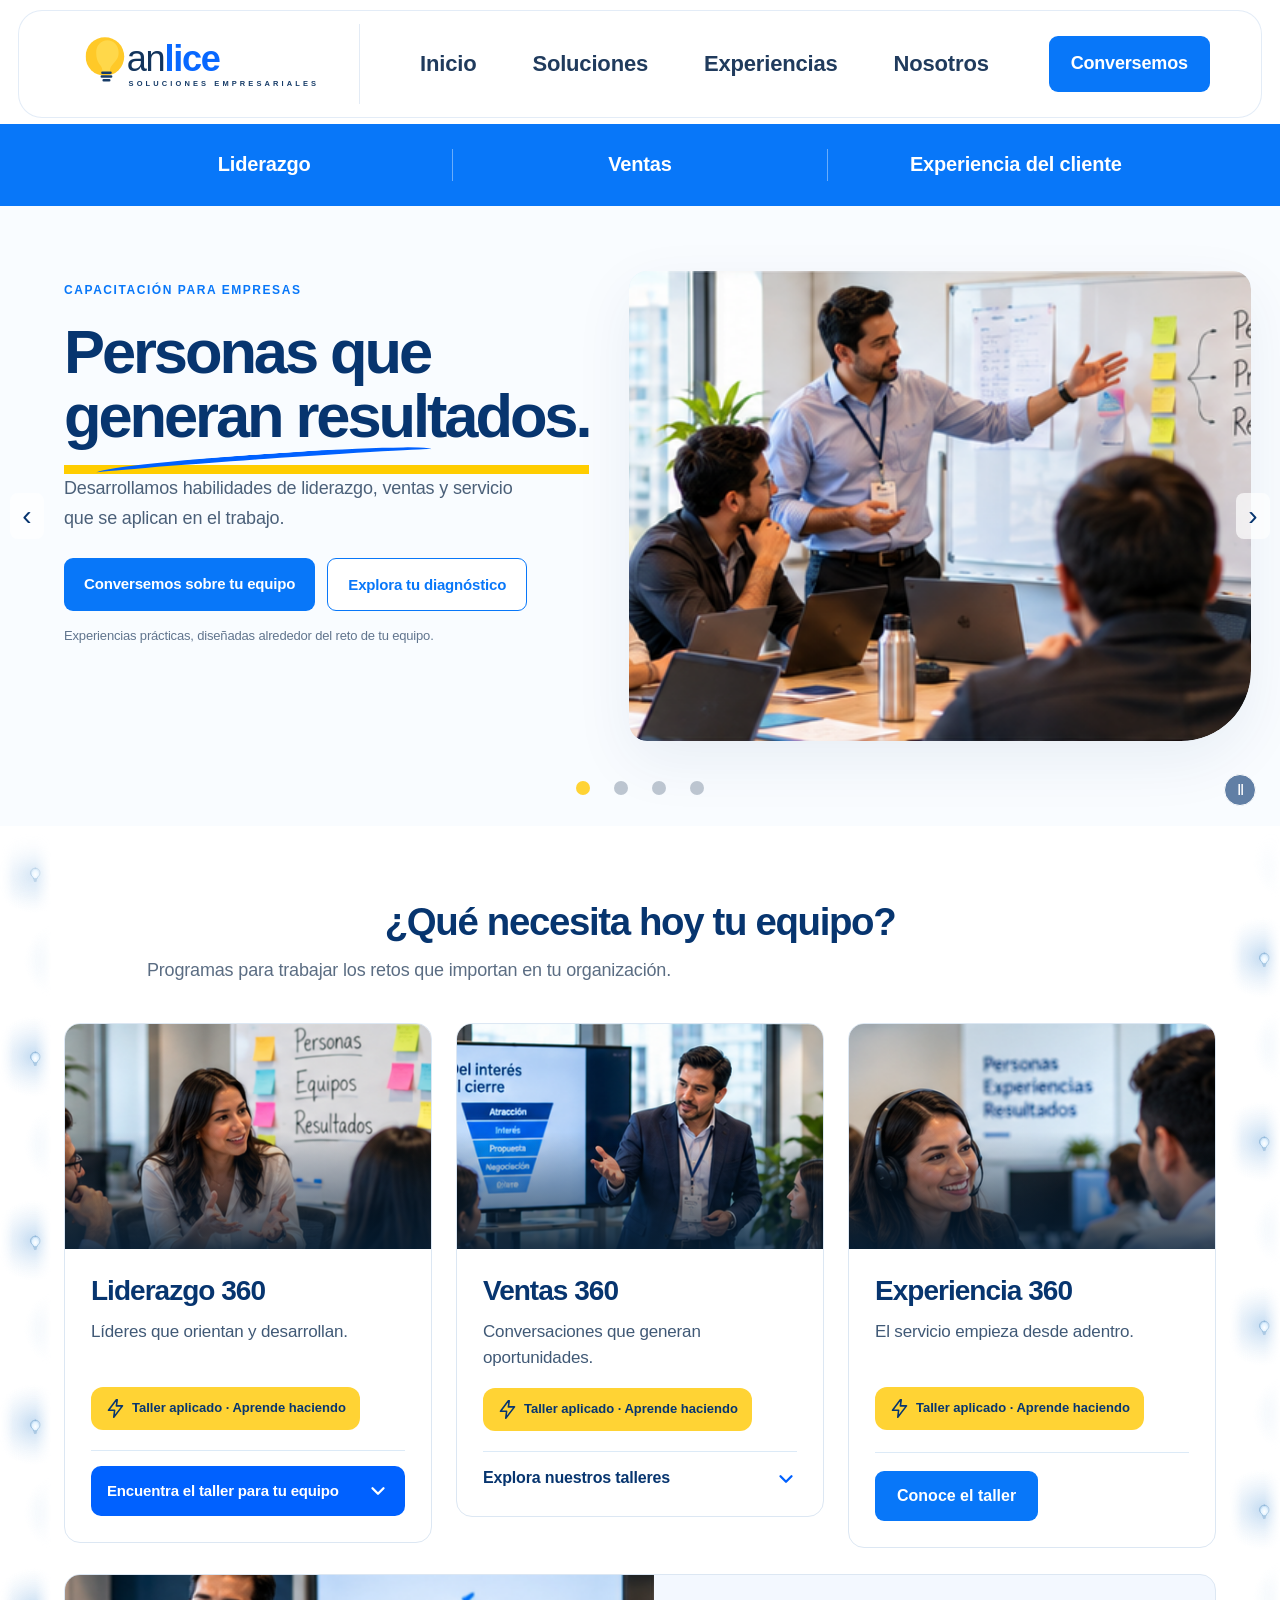
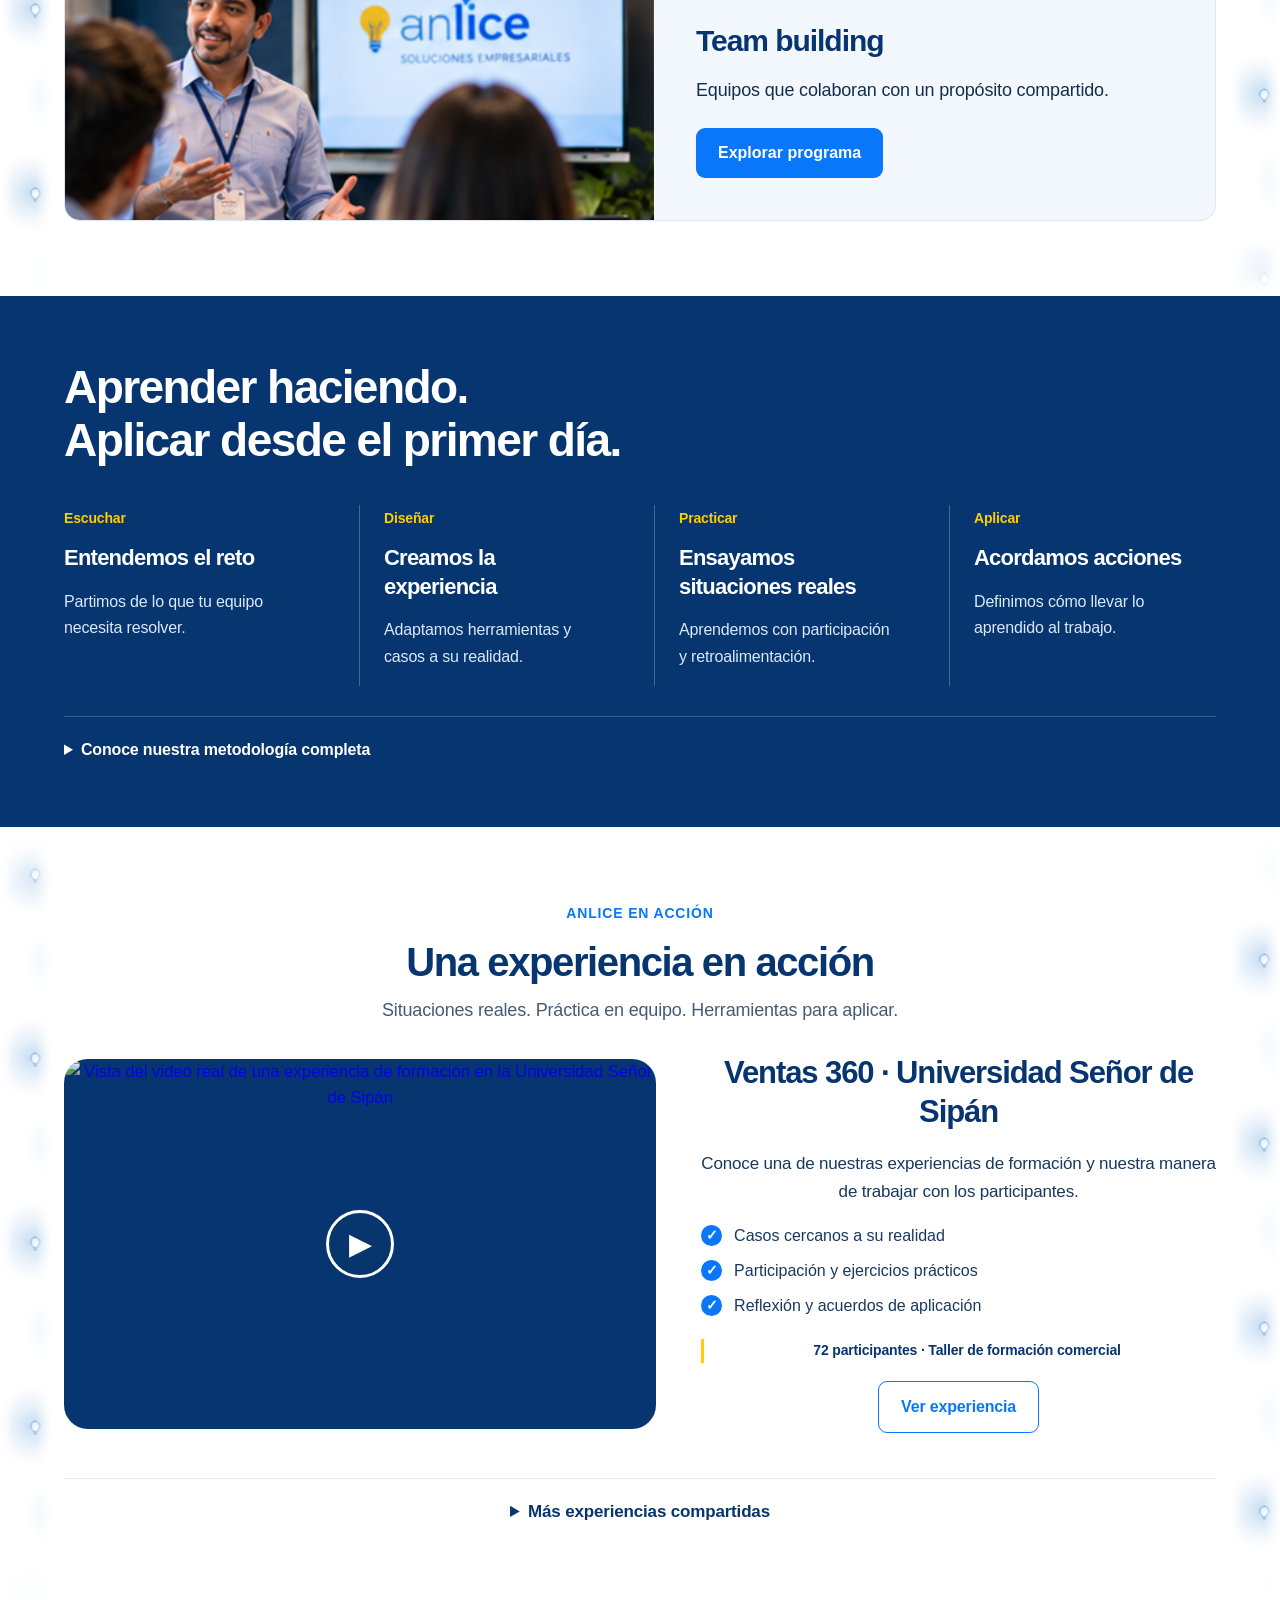
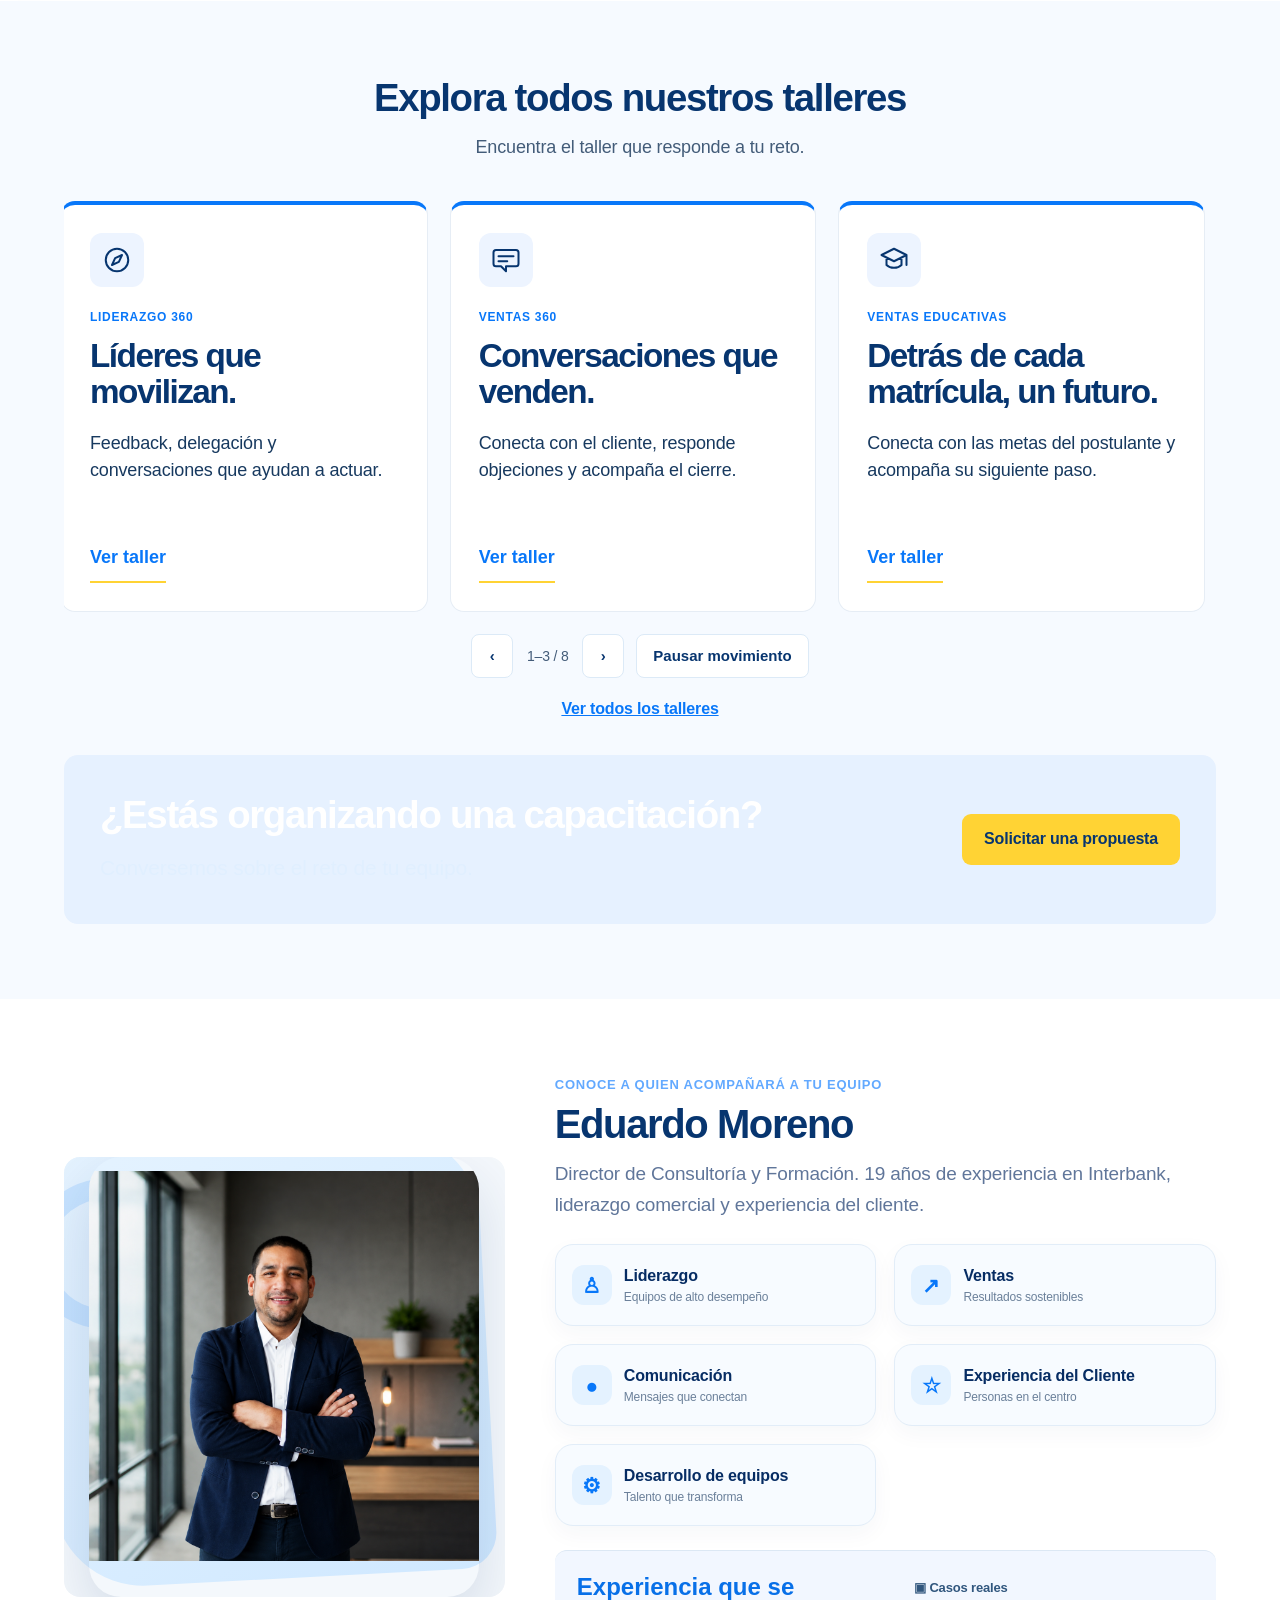
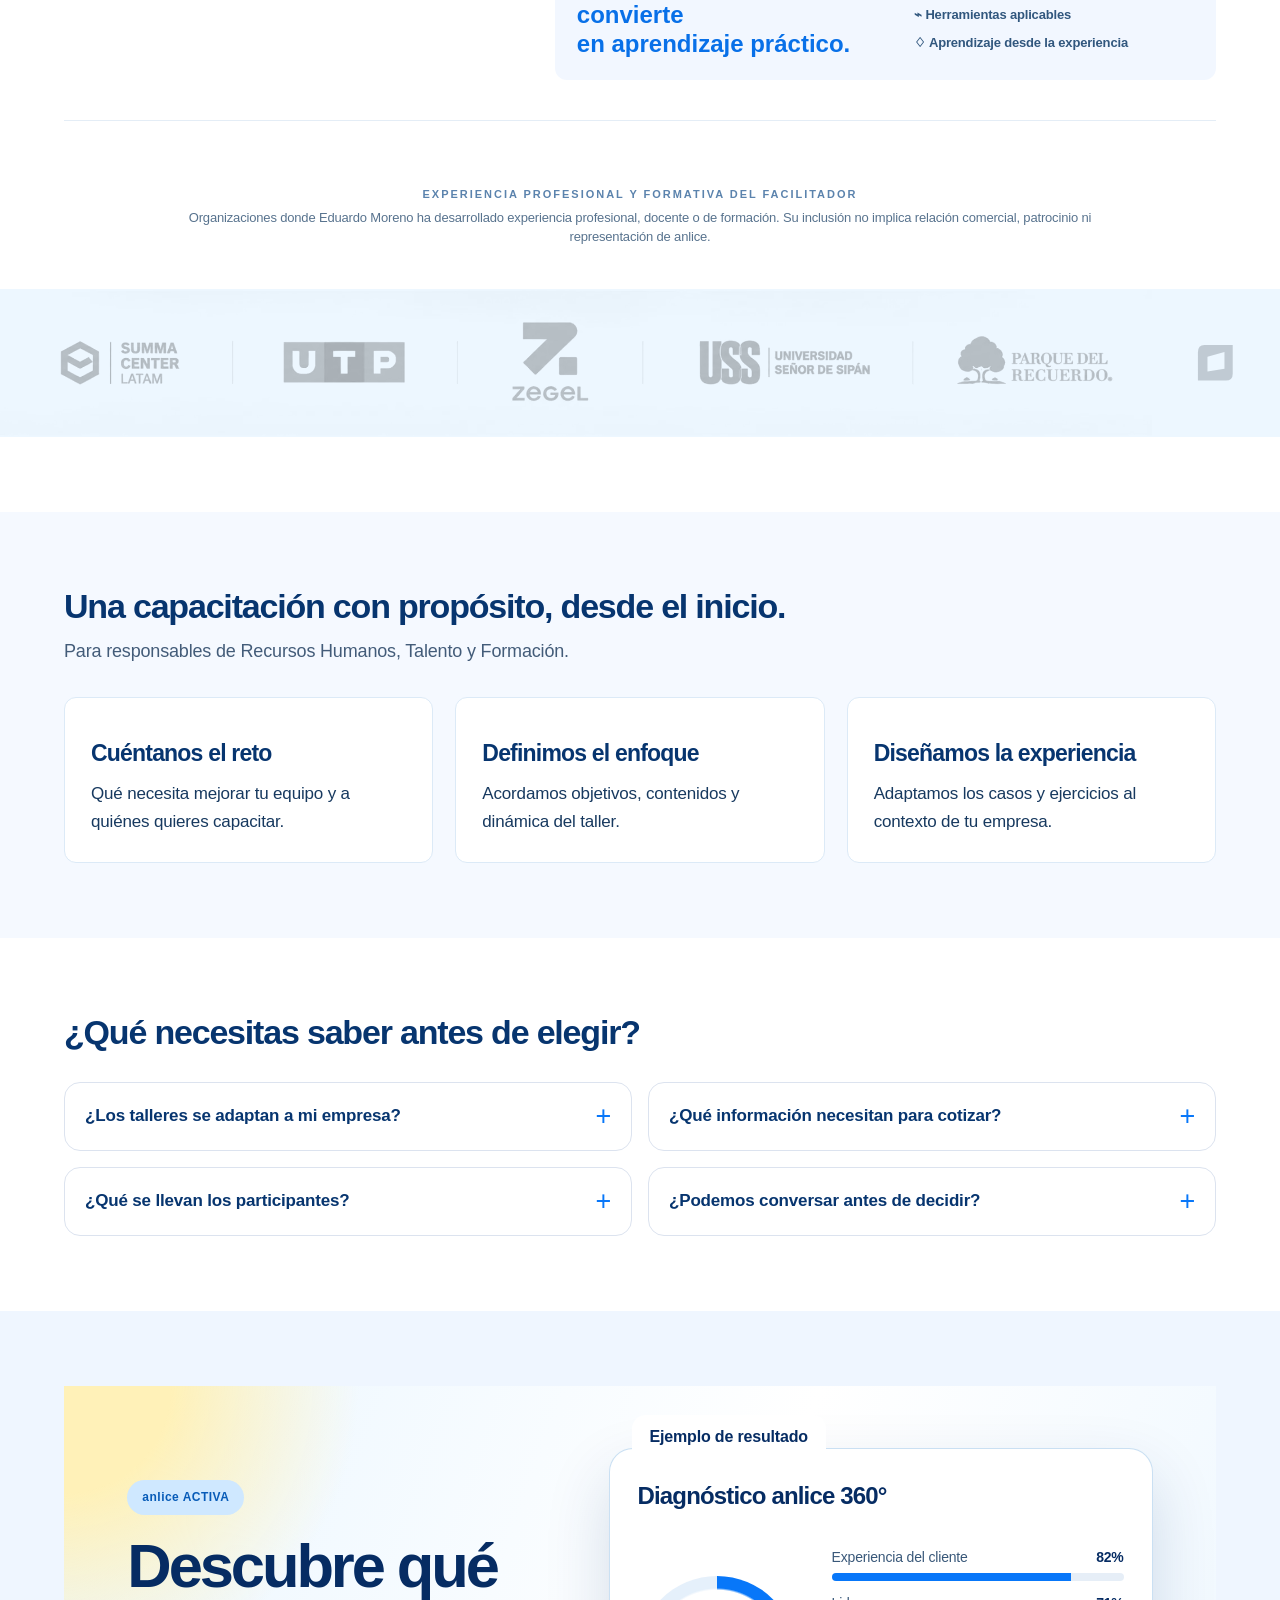
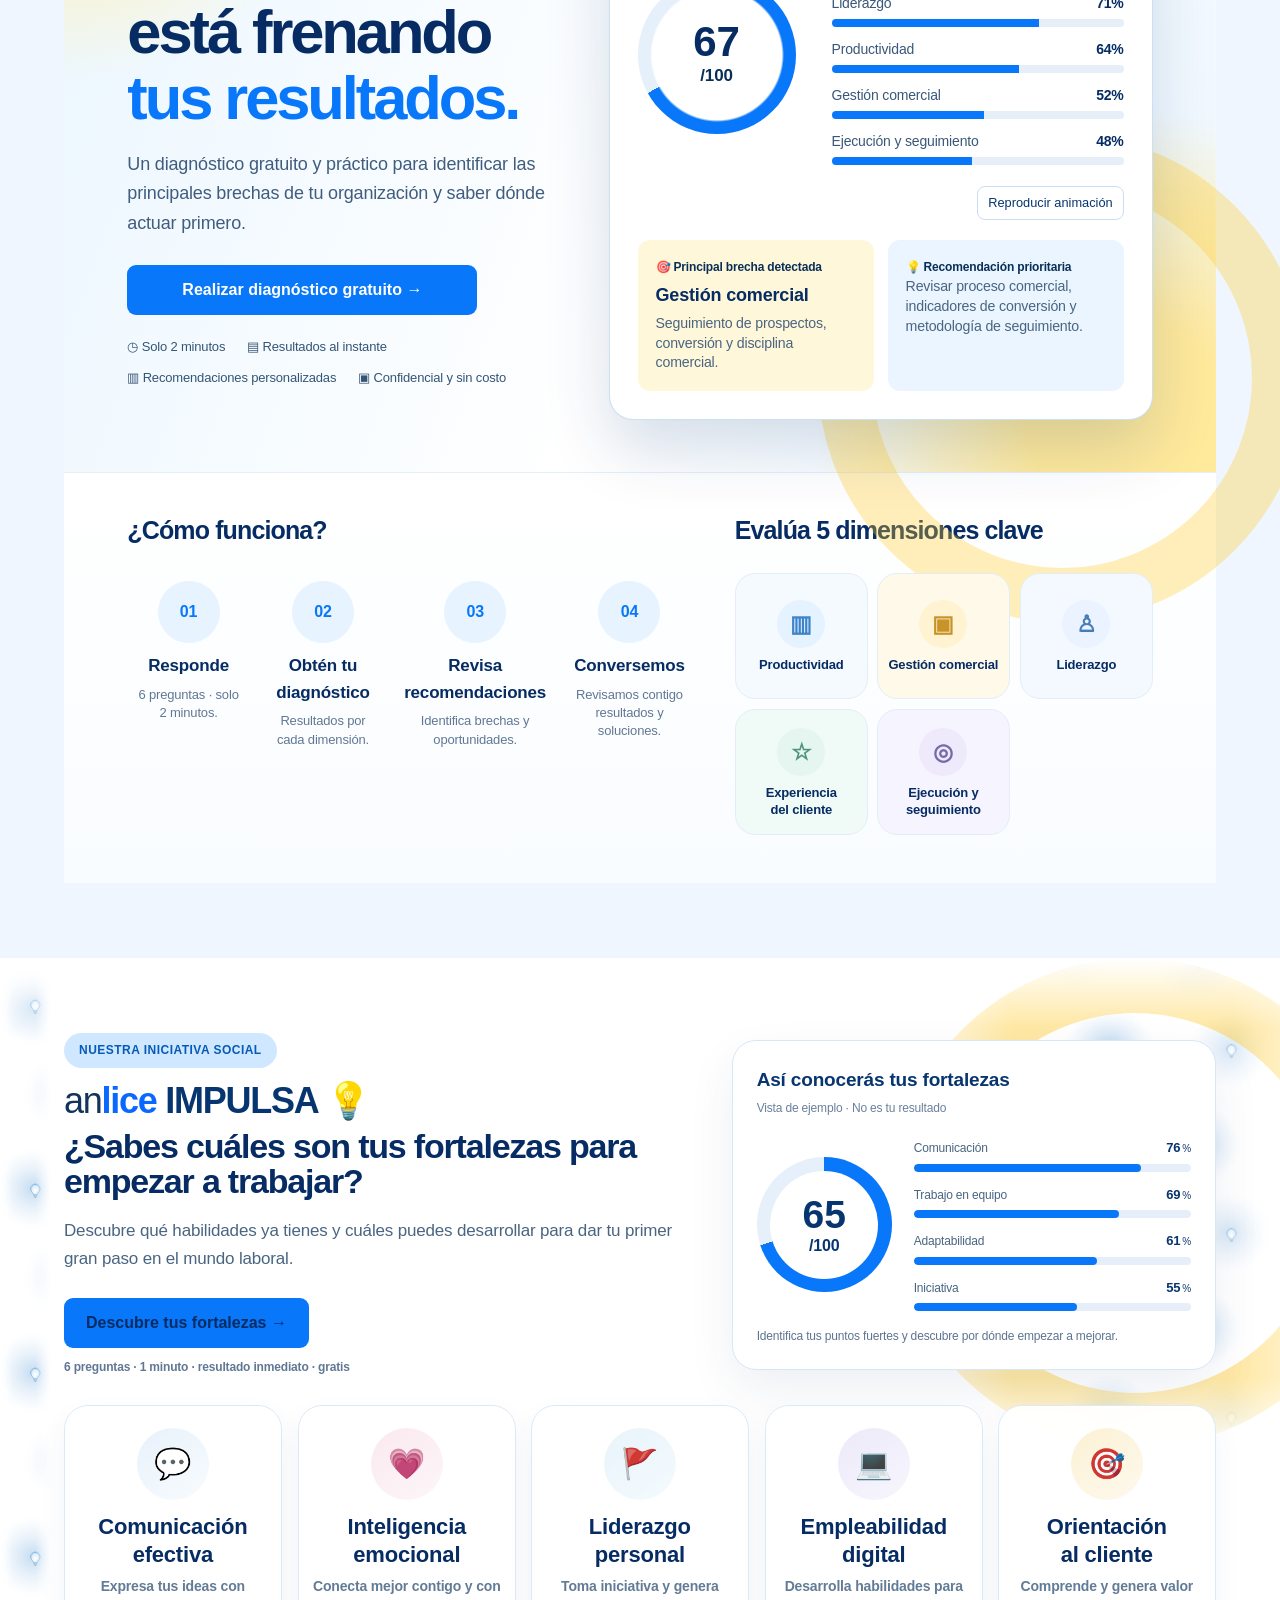
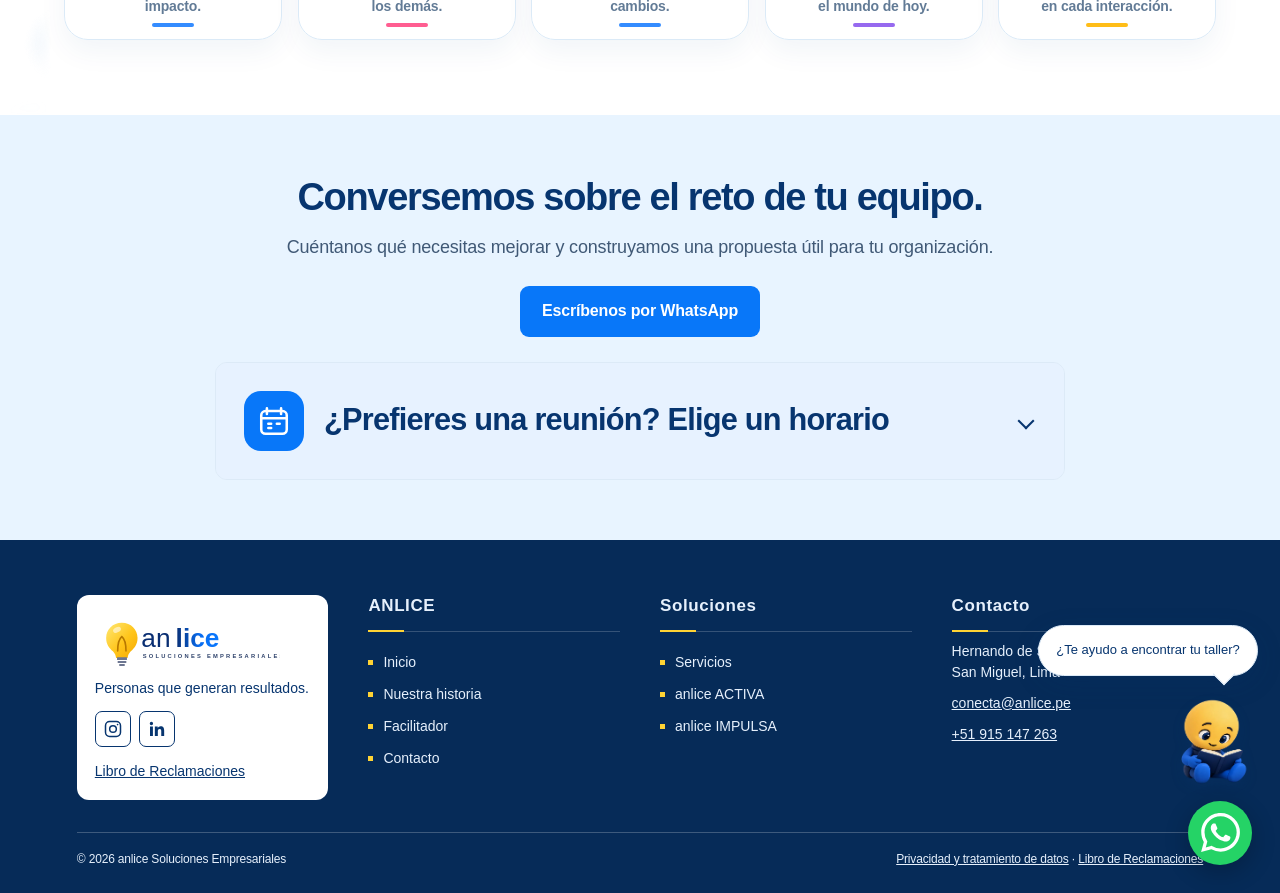
